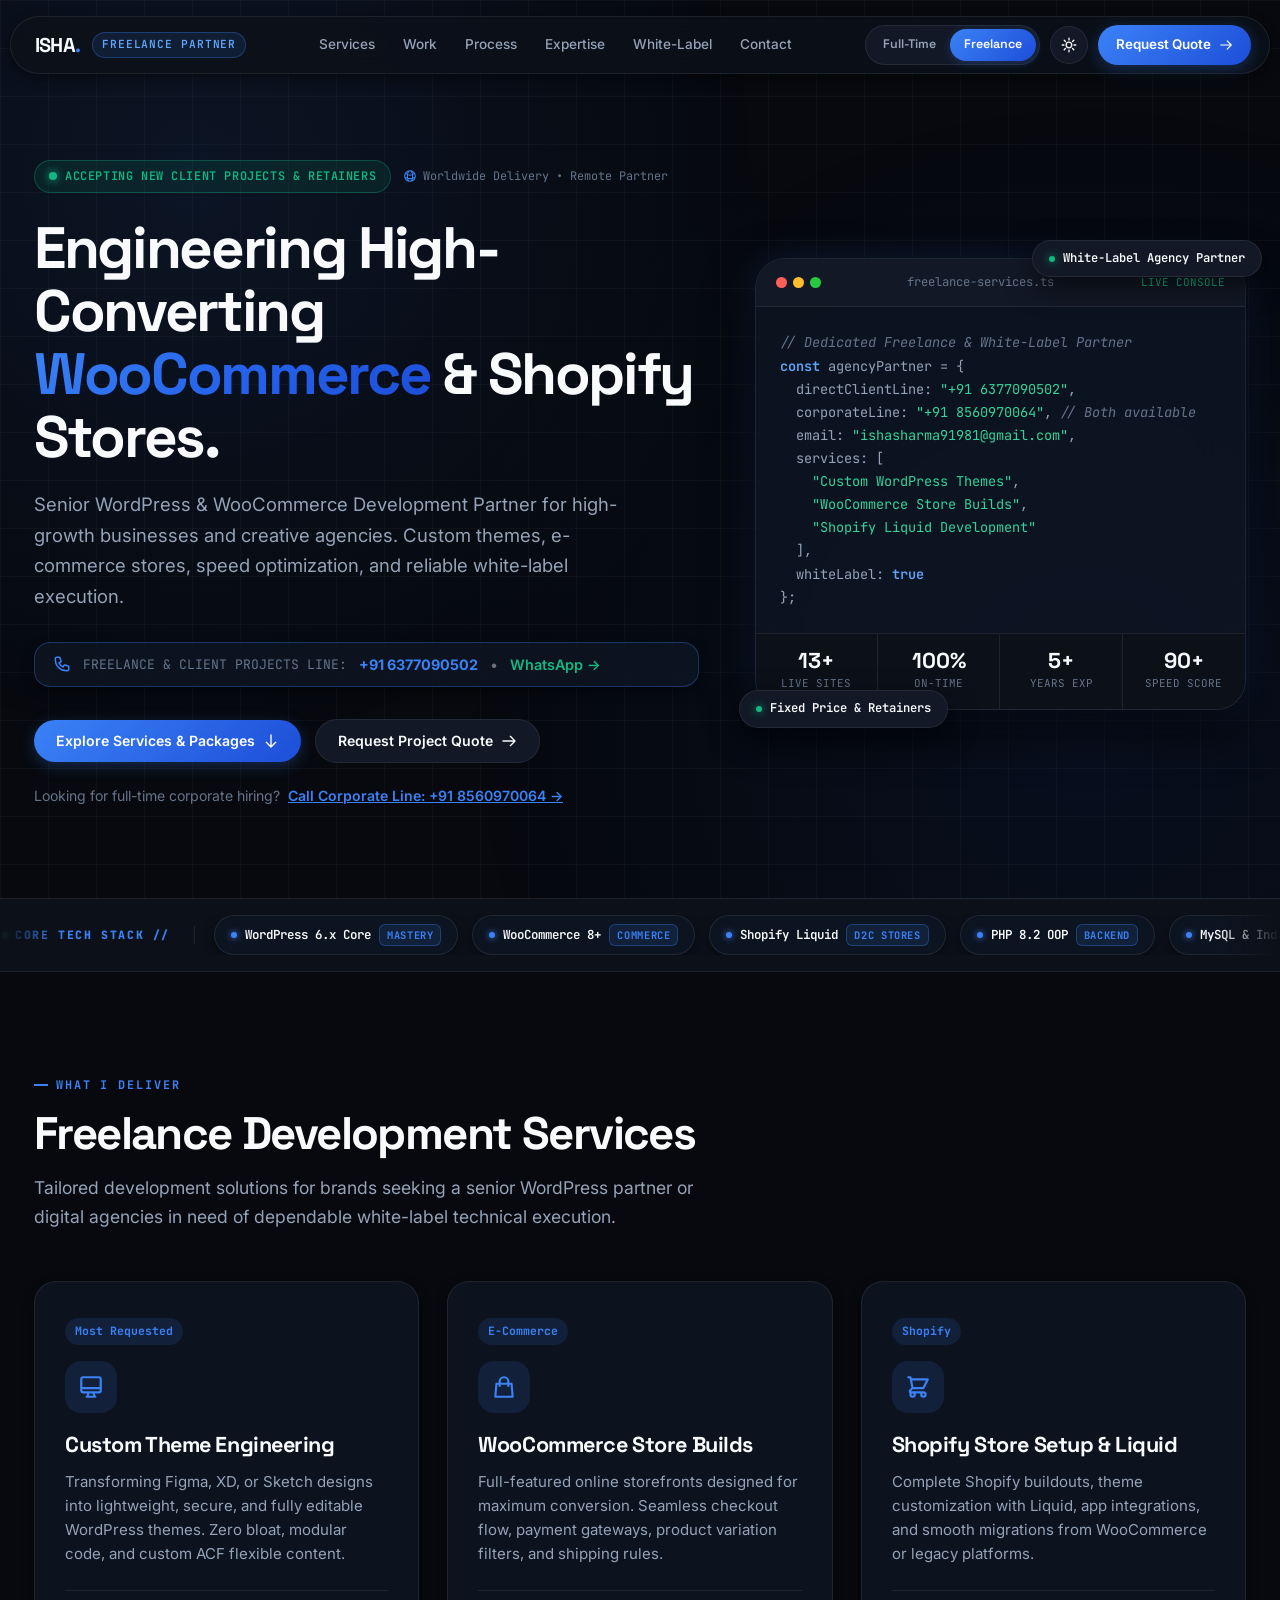
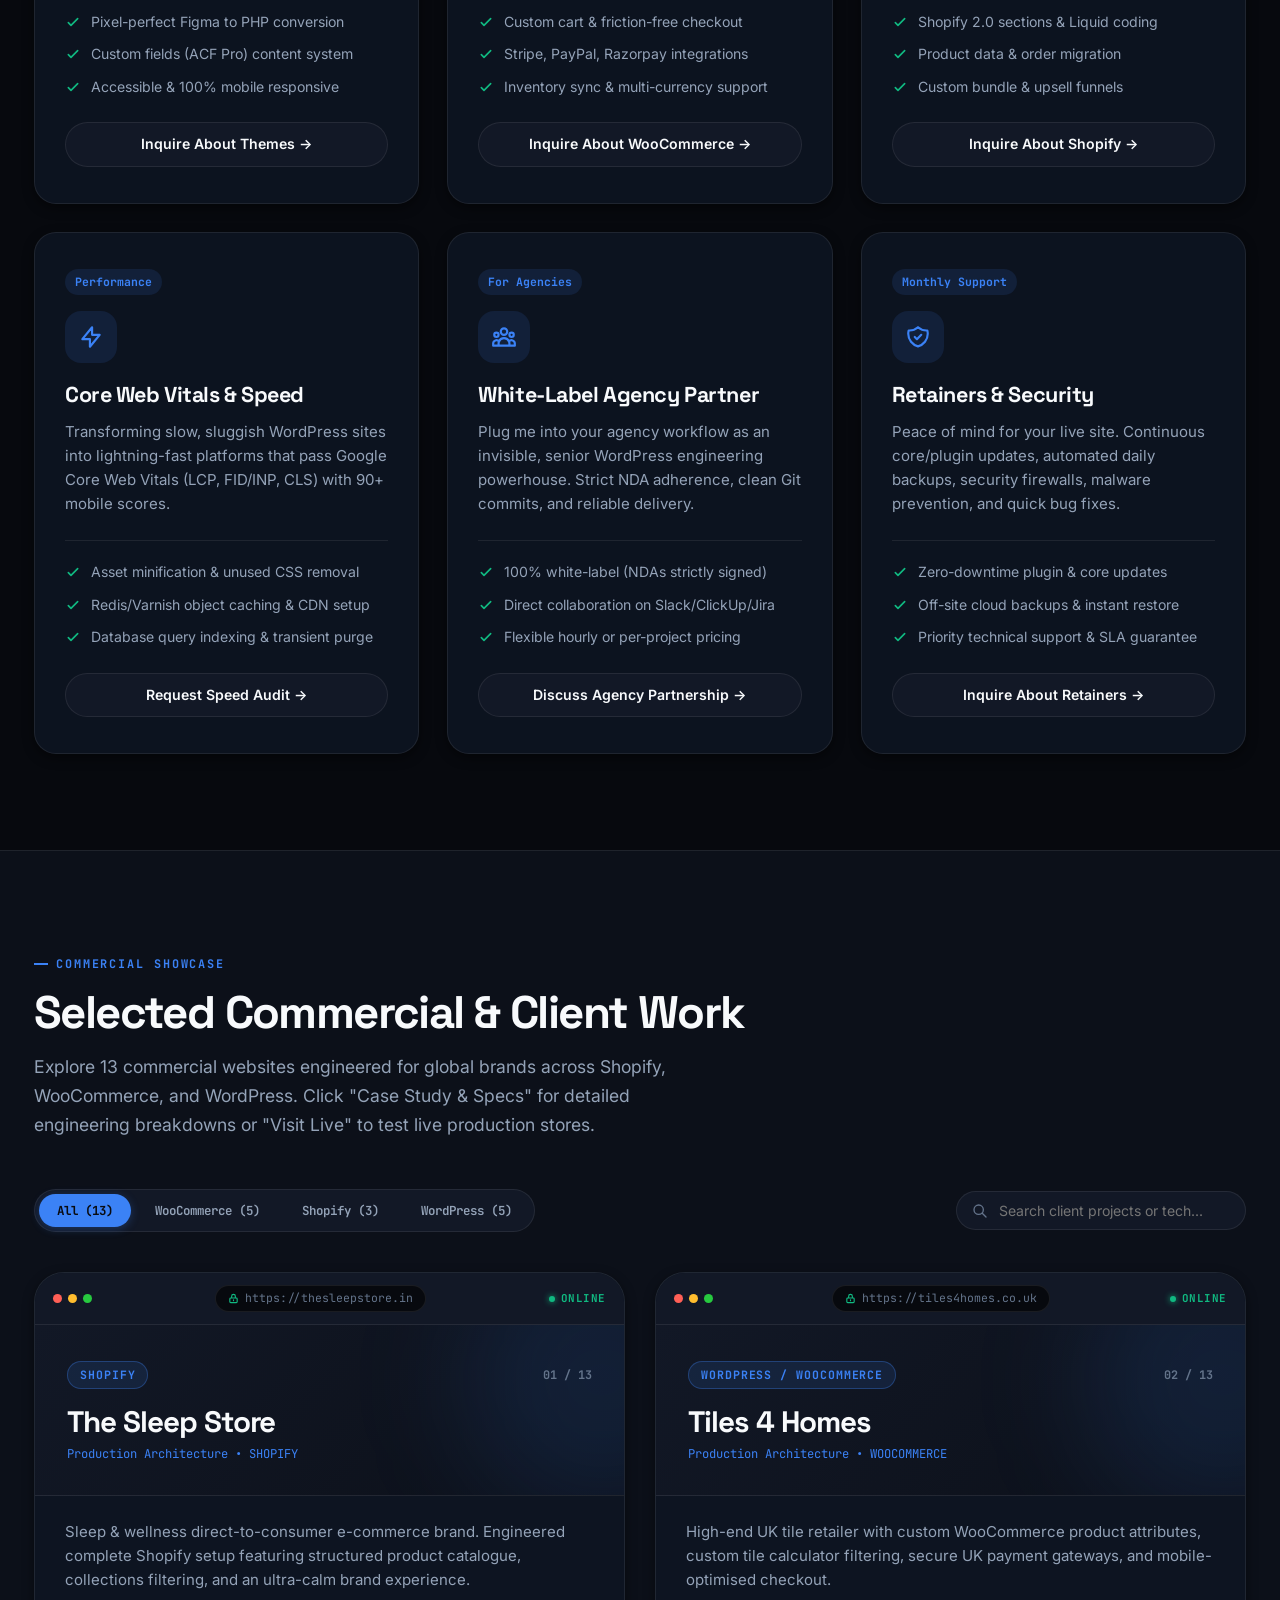
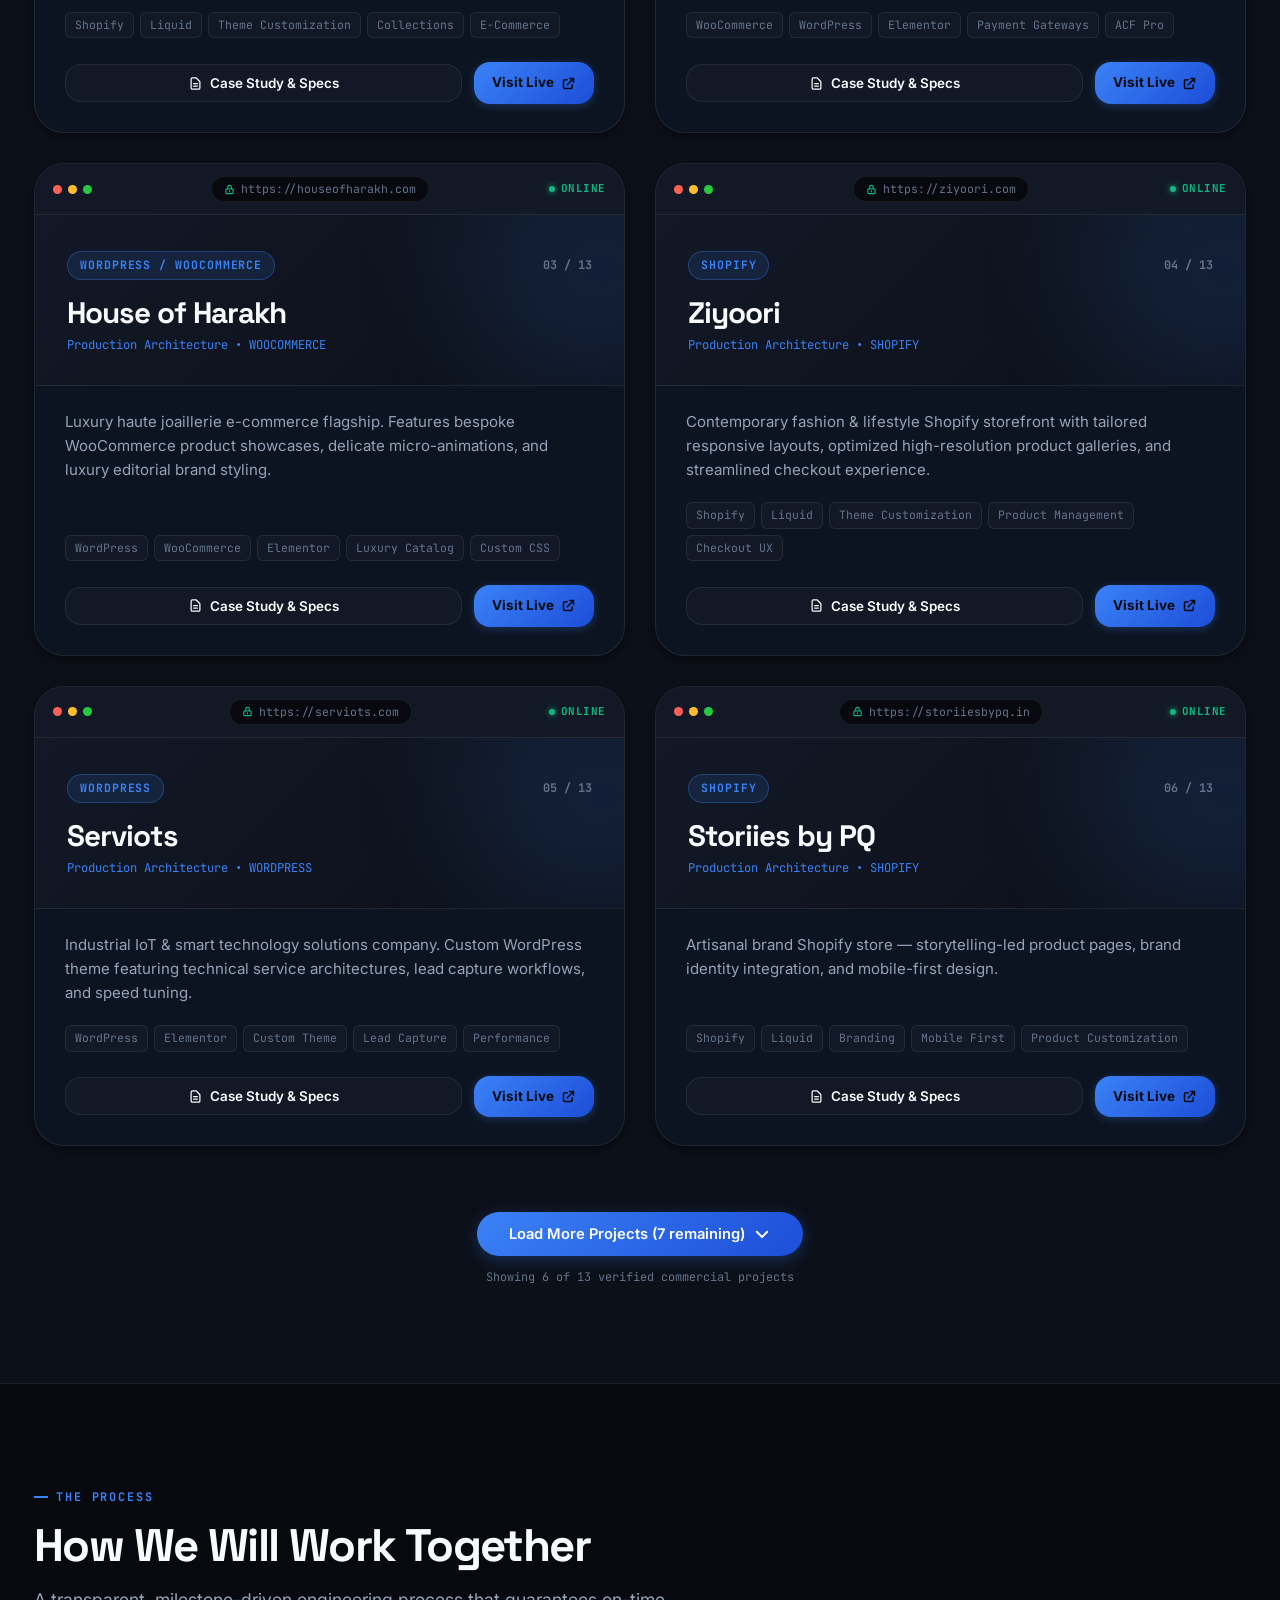
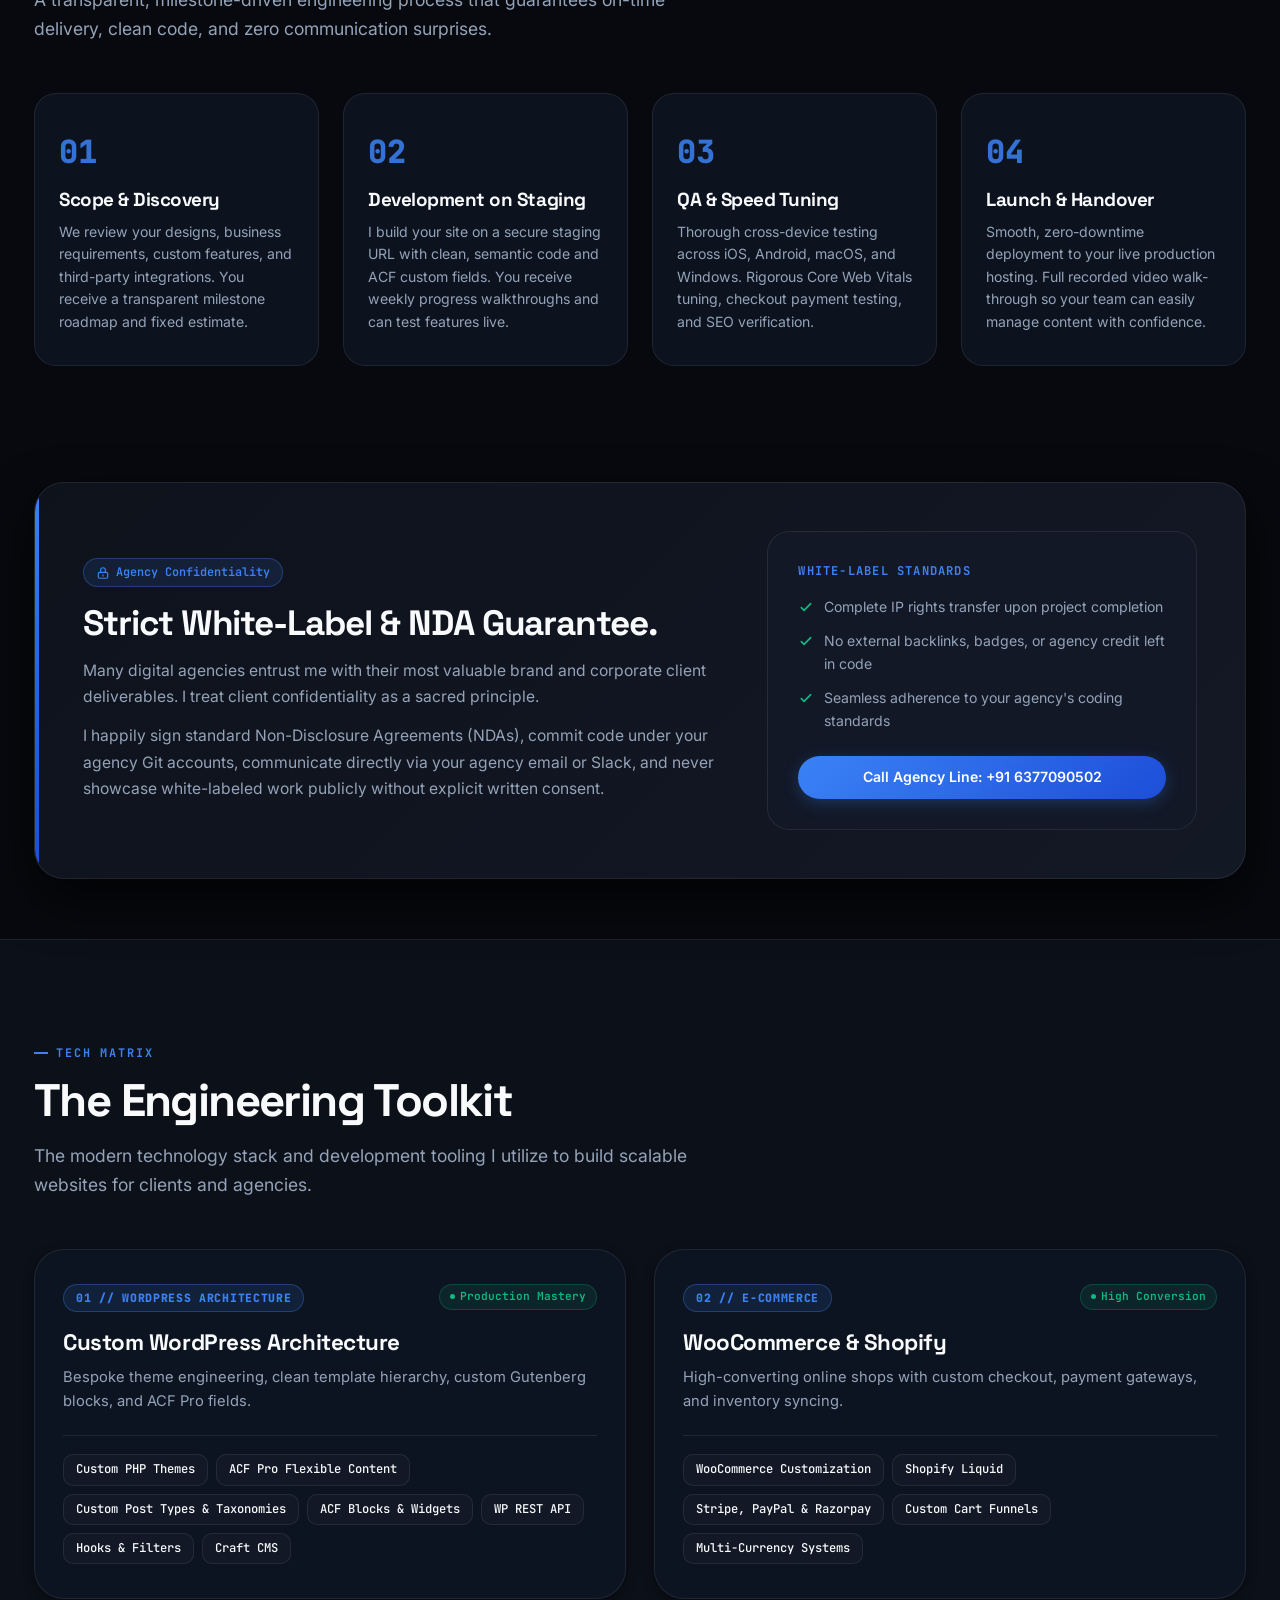
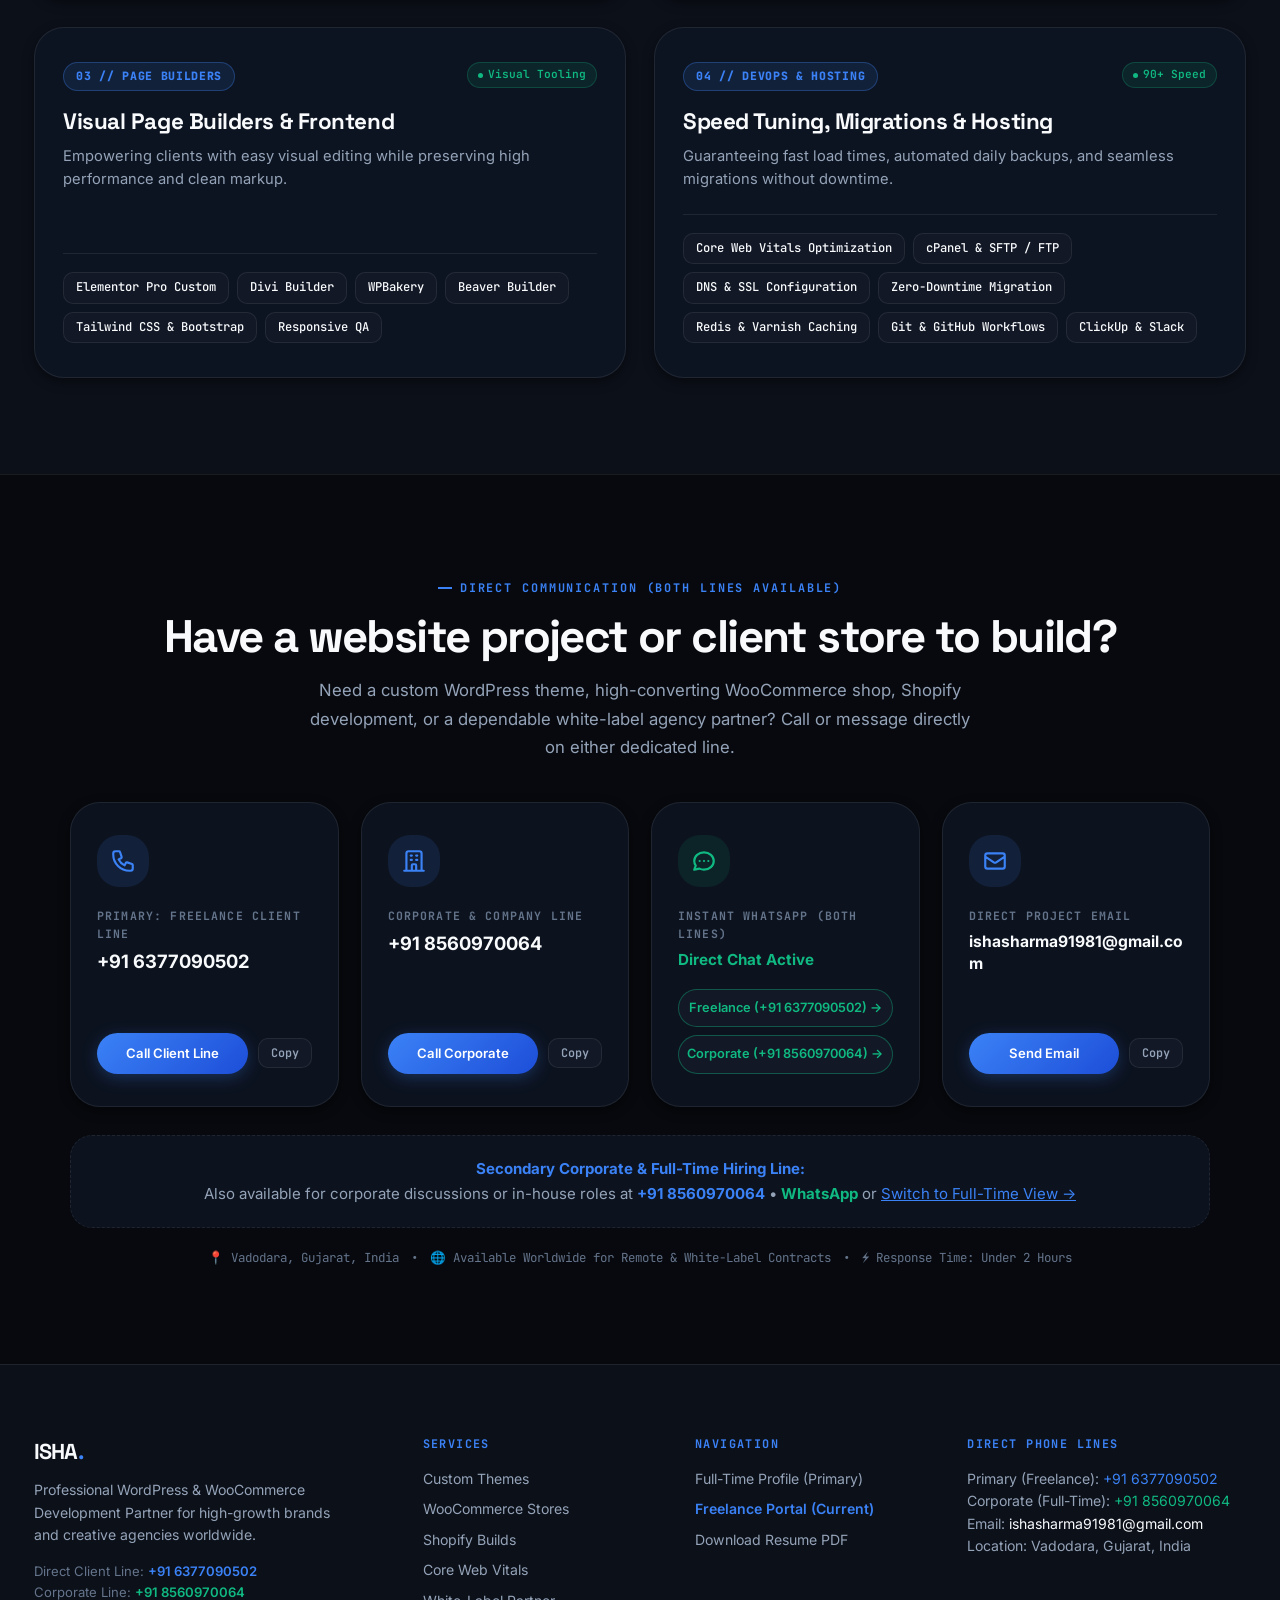
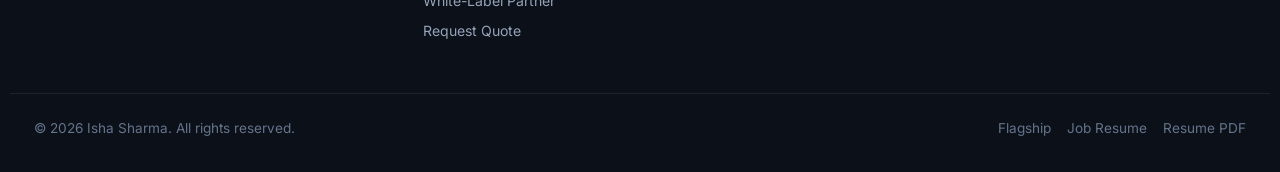
==== freelance.html @ 318bae7a "feat: redesign portfolio with primary full-time job profile, freelance portal, and classic royal sap" ====
<!DOCTYPE html>
<html lang="en" data-theme="dark">
<head>
    <meta charset="UTF-8">
    <meta name="viewport" content="width=device-width, initial-scale=1.0">
    <title>Isha Sharma — WordPress & WooCommerce Development Partner | Freelance & Agency Solutions</title>
    <meta name="description" content="Professional WordPress & WooCommerce Freelancer. Custom theme development, Shopify stores, speed optimization, and white-label agency partnerships. Get a project quote.">
    <meta name="author" content="Isha Sharma">
    <link rel="canonical" href="https://ishasharma.dev/freelance.html">

    <!-- Open Graph Metadata -->
    <meta property="og:type" content="website">
    <meta property="og:title" content="Isha Sharma — WordPress & WooCommerce Freelance Partner">
    <meta property="og:description" content="Custom WordPress themes, high-converting WooCommerce shops, Shopify stores, and reliable white-label agency partnerships. Direct line: +91 6377090502.">
    <meta property="og:site_name" content="Isha Sharma Portfolio — Freelance & Agency Services">

    <!-- Favicon -->
    <link rel="icon" type="image/svg+xml" href="data:image/svg+xml,%3Csvg xmlns='http://www.w3.org/2000/svg' viewBox='0 0 64 64'%3E%3Cdefs%3E%3ClinearGradient id='g' x1='0%25' y1='0%25' x2='100%25' y2='100%25'%3E%3Cstop offset='0%25' stop-color='%233B82F6'/%3E%3Cstop offset='100%25' stop-color='%231D4ED8'/%3E%3C/linearGradient%3E%3C/defs%3E%3Crect width='64' height='64' rx='18' fill='url(%23g)'/%3E%3Ctext x='32' y='42' text-anchor='middle' font-family='sans-serif' font-size='26' font-weight='900' fill='%23FFFFFF'%3EIS%3C/text%3E%3C/svg%3E">

    <!-- Google Fonts: Space Grotesk, Inter, JetBrains Mono -->
    <link rel="preconnect" href="https://fonts.googleapis.com">
    <link rel="preconnect" href="https://fonts.gstatic.com" crossorigin>
    <link href="https://fonts.googleapis.com/css2?family=Inter:wght@300;400;500;600;700&family=JetBrains+Mono:wght@400;500;600;700&family=Space+Grotesk:wght@500;600;700;800&display=swap" rel="stylesheet">

    <!-- Stylesheet -->
    <link rel="stylesheet" href="assets/css/style.css">

    <!-- Professional Service Schema -->
    <script type="application/ld+json">
    {
      "@context": "https://schema.org",
      "@type": "ProfessionalService",
      "name": "Isha Sharma — WordPress & WooCommerce Development Partner",
      "image": "https://ishasharma.dev/assets/images/og-preview.png",
      "telephone": "+916377090502",
      "email": "ishasharma91981@gmail.com",
      "address": {
        "@type": "PostalAddress",
        "addressLocality": "Vadodara",
        "addressRegion": "Gujarat",
        "addressCountry": "India"
      },
      "priceRange": "$$",
      "knowsAbout": ["WordPress", "WooCommerce", "Shopify", "PHP", "Core Web Vitals", "Custom Theme Development"]
    }
    </script>
</head>
<body data-page-mode="freelance">

    <!-- Scroll Progress Line -->
    <div id="scrollProgressBar" class="scroll-progress-line" role="progressbar" aria-label="Reading Progress"></div>

    <!-- Sticky Navigation -->
    <header class="nav-wrapper">
        <nav class="navbar container" aria-label="Freelance Navigation">
            <div class="nav-left-brand">
                <a href="index.html" class="brand-wordmark" aria-label="Isha Sharma Home">
                    <span>ISHA</span><span class="brand-dot">.</span>
                </a>
                <span class="brand-role-tag">Freelance Partner</span>
            </div>

            <ul class="nav-center-menu" role="menubar">
                <li role="none"><a href="#services" class="nav-link" role="menuitem">Services</a></li>
                <li role="none"><a href="#work" class="nav-link" role="menuitem">Work</a></li>
                <li role="none"><a href="#workflow" class="nav-link" role="menuitem">Process</a></li>
                <li role="none"><a href="#expertise" class="nav-link" role="menuitem">Expertise</a></li>
                <li role="none"><a href="#nda" class="nav-link" role="menuitem">White-Label</a></li>
                <li role="none"><a href="#contact" class="nav-link" role="menuitem">Contact</a></li>
            </ul>

            <div class="nav-right-actions">
                <!-- Profile Switcher -->
                <div class="profile-mode-switcher" role="group" aria-label="Audience View Switcher">
                    <a href="index.html" class="mode-tab-btn" title="Switch to Full-Time Candidate Profile">Full-Time</a>
                    <a href="freelance.html" class="mode-tab-btn active" title="Viewing Freelance & Agency Version">Freelance</a>
                </div>

                <!-- Theme Toggle -->
                <button type="button" class="theme-switch-btn" id="themeToggleBtn" aria-label="Toggle visual theme" title="Toggle Light/Dark Theme">
                    <svg id="themeIcon" fill="none" viewBox="0 0 24 24" stroke-width="1.8" stroke="currentColor">
                        <path stroke-linecap="round" stroke-linejoin="round" d="M12 3v2.25m6.364.386l-1.591 1.591M21 12h-2.25m-.386 6.364l-1.591-1.591M12 18.75V21m-4.773-4.227l-1.591 1.591M5.25 12H3m4.227-4.773L5.636 5.636M15.75 12a3.75 3.75 0 11-7.5 0 3.75 3.75 0 017.5 0z" />
                    </svg>
                </button>

                <!-- Project Quote CTA -->
                <a href="#contact" class="btn-solid-accent" style="padding: 9px 18px; font-size: 0.84rem;" title="Request Project Quote">
                    <span>Request Quote</span>
                    <svg width="14" height="14" fill="none" viewBox="0 0 24 24" stroke="currentColor" stroke-width="2"><path stroke-linecap="round" stroke-linejoin="round" d="M14 5l7 7m0 0l-7 7m7-7H3"/></svg>
                </a>

                <!-- Mobile Hamburger -->
                <button type="button" class="hamburger-btn" id="hamburgerMenuBtn" aria-label="Open mobile menu" aria-expanded="false">
                    <span></span>
                    <span></span>
                    <span></span>
                </button>
            </div>
        </nav>
    </header>

    <!-- Mobile Drawer -->
    <div class="mobile-nav-drawer" id="mobileNavDrawer" aria-hidden="true">
        <a href="#services" class="mobile-nav-link">Freelance Services</a>
        <a href="#work" class="mobile-nav-link">Client Work (13 Sites)</a>
        <a href="#workflow" class="mobile-nav-link">Delivery Process</a>
        <a href="#expertise" class="mobile-nav-link">Tech Matrix</a>
        <a href="#nda" class="mobile-nav-link">White-Label Guarantee</a>
        <a href="#contact" class="mobile-nav-link">Contact Lines</a>
        <div style="padding: 18px 0; border-top: 1px solid var(--border); display: flex; flex-direction: column; gap: 10px;">
            <a href="tel:+916377090502" class="btn-solid-accent" style="justify-content: center;">Call Client Line: +91 6377090502</a>
            <a href="tel:+918560970064" class="btn-outline-minimal" style="justify-content: center;">Call Corporate Line: +91 8560970064</a>
        </div>
    </div>

    <main id="mainContent">

        <!-- ══════════════════════════════════════════════════════════
             HERO SECTION — Client & Freelance Focus
             ══════════════════════════════════════════════════════════ -->
        <section class="hero-section" id="hero">
            <div class="container hero-grid">
                <!-- Left Column -->
                <div class="hero-content-col">
                    <div class="hero-status-strip">
                        <span class="status-pill">
                            <span class="pulse-beacon" aria-hidden="true"></span>
                            <span>Accepting New Client Projects & Retainers</span>
                        </span>
                        <span class="location-pill">
                            <svg fill="none" viewBox="0 0 24 24" stroke-width="1.8" stroke="currentColor"><path stroke-linecap="round" stroke-linejoin="round" d="M12 21a9.004 9.004 0 008.716-6.747M12 21a9.004 9.004 0 01-8.716-6.747M12 21c2.485 0 4.5-4.03 4.5-9S14.485 3 12 3m0 18c-2.485 0-4.5-4.03-4.5-9S9.515 3 12 3m0 0a8.997 8.997 0 017.843 4.582M12 3a8.997 8.997 0 00-7.843 4.582m15.686 0A11.953 11.953 0 0112 10.5c-2.998 0-5.74-1.1-7.843-2.918m15.686 0A8.959 8.959 0 0121 12c0 .778-.099 1.533-.284 2.253m0 0A17.919 17.919 0 0112 16.5c-3.162 0-6.133-.815-8.716-2.247m0 0A9.015 9.015 0 013 12c0-1.605.42-3.113 1.157-4.418"/></svg>
                            <span>Worldwide Delivery &bull; Remote Partner</span>
                        </span>
                    </div>

                    <h1 class="hero-title">
                        Engineering High-Converting <span class="gradient-text">WooCommerce</span> & Shopify Stores.
                    </h1>

                    <p class="hero-subtitle">
                        Senior WordPress & WooCommerce Development Partner for high-growth businesses and creative agencies. Custom themes, e-commerce stores, speed optimization, and reliable white-label execution.
                    </p>

                    <!-- Dedicated Freelance Phone Strip -->
                    <div class="hero-contact-notice">
                        <svg fill="none" viewBox="0 0 24 24" stroke="currentColor" stroke-width="2"><path stroke-linecap="round" stroke-linejoin="round" d="M3 5a2 2 0 012-2h3.28a1 1 0 01.948.684l1.498 4.493a1 1 0 01-.502 1.21l-2.257 1.13a11.042 11.042 0 005.516 5.516l1.13-2.257a1 1 0 011.21-.502l4.493 1.498a1 1 0 01.684.949V19a2 2 0 01-2 2h-1C9.716 21 3 14.284 3 6V5z"/></svg>
                        <span style="color: var(--text-muted); font-size: 0.82rem; font-family: var(--font-mono); text-transform: uppercase;">Freelance & Client Projects Line:</span>
                        <a href="tel:+916377090502" style="font-weight: 700; color: var(--accent);">+91 6377090502</a>
                        <span style="opacity: 0.4;">&bull;</span>
                        <a href="https://wa.me/916377090502" target="_blank" rel="noopener noreferrer" style="color: var(--emerald); font-weight: 600;">WhatsApp &rarr;</a>
                    </div>

                    <div class="hero-cta-group">
                        <a href="#services" class="btn-solid-accent">
                            <span>Explore Services & Packages</span>
                            <svg width="16" height="16" fill="none" viewBox="0 0 24 24" stroke="currentColor" stroke-width="2"><path stroke-linecap="round" stroke-linejoin="round" d="M19 14l-7 7m0 0l-7-7m7 7V3"/></svg>
                        </a>
                        <a href="#contact" class="btn-outline-minimal">
                            <span>Request Project Quote</span>
                            <svg width="16" height="16" fill="none" viewBox="0 0 24 24" stroke="currentColor" stroke-width="2"><path stroke-linecap="round" stroke-linejoin="round" d="M14 5l7 7m0 0l-7 7m7-7H3"/></svg>
                        </a>
                    </div>

                    <!-- Showing both numbers callout -->
                    <div style="margin-top: 22px; font-size: 0.88rem; color: var(--text-muted); display: flex; align-items: center; gap: 8px;">
                        <span>Looking for full-time corporate hiring?</span>
                        <a href="tel:+918560970064" style="color: var(--accent); font-weight: 600; text-decoration: underline;">Call Corporate Line: +91 8560970064 &rarr;</a>
                    </div>
                </div>

                <!-- Right Column: Freelance HUD Terminal Console -->
                <div class="hero-hud-col">
                    <div class="hud-terminal-card">
                        <div class="hud-header">
                            <div class="hud-dots">
                                <span class="hud-dot red"></span>
                                <span class="hud-dot yellow"></span>
                                <span class="hud-dot green"></span>
                            </div>
                            <span class="hud-title">freelance-services.ts</span>
                            <span style="font-family: var(--font-mono); font-size: 0.68rem; color: var(--emerald);">LIVE CONSOLE</span>
                        </div>

                        <div class="hud-body">
<span class="c-com">// Dedicated Freelance & White-Label Partner</span><br>
<span class="c-kw">const</span> agencyPartner = {<br>
&nbsp;&nbsp;directClientLine: <span class="c-str">"+91 6377090502"</span>,<br>
&nbsp;&nbsp;corporateLine: <span class="c-str">"+91 8560970064"</span>, <span class="c-com">// Both available</span><br>
&nbsp;&nbsp;email: <span class="c-str">"ishasharma91981@gmail.com"</span>,<br>
&nbsp;&nbsp;services: [<br>
&nbsp;&nbsp;&nbsp;&nbsp;<span class="c-str">"Custom WordPress Themes"</span>,<br>
&nbsp;&nbsp;&nbsp;&nbsp;<span class="c-str">"WooCommerce Store Builds"</span>,<br>
&nbsp;&nbsp;&nbsp;&nbsp;<span class="c-str">"Shopify Liquid Development"</span><br>
&nbsp;&nbsp;],<br>
&nbsp;&nbsp;whiteLabel: <span class="c-kw">true</span><br>
};
                        </div>

                        <div class="hud-stats-bar">
                            <div class="hud-stat-item">
                                <div class="hud-stat-num">13+</div>
                                <div class="hud-stat-label">Live Sites</div>
                            </div>
                            <div class="hud-stat-item">
                                <div class="hud-stat-num">100%</div>
                                <div class="hud-stat-label">On-Time</div>
                            </div>
                            <div class="hud-stat-item">
                                <div class="hud-stat-num">5+</div>
                                <div class="hud-stat-label">Years Exp</div>
                            </div>
                            <div class="hud-stat-item">
                                <div class="hud-stat-num">90+</div>
                                <div class="hud-stat-label">Speed Score</div>
                            </div>
                        </div>
                    </div>

                    <div class="floating-hud-badge pos-top-right">
                        <span class="pulse-beacon" style="width: 6px; height: 6px;"></span>
                        <span>White-Label Agency Partner</span>
                    </div>
                    <div class="floating-hud-badge pos-bottom-left">
                        <span class="pulse-beacon" style="width: 6px; height: 6px;"></span>
                        <span>Fixed Price & Retainers</span>
                    </div>
                </div>
            </div>
        </section>

        <!-- Core Tech Stack Continuous Marquee -->
        <section class="marquee-strip" aria-label="Core Engineering Stack Continuous Marquee">
            <div class="marquee-wrapper">
                <div class="marquee-fixed-tag">
                    <span class="live-beacon"></span>
                    <span>Core Tech Stack //</span>
                </div>
                <div class="marquee-track">
                    <!-- Group 1 -->
                    <div class="marquee-group">
                        <span class="marquee-pill"><span class="marquee-dot"></span>WordPress 6.x Core <span class="marquee-badge">Mastery</span></span>
                        <span class="marquee-pill"><span class="marquee-dot"></span>WooCommerce 8+ <span class="marquee-badge">Commerce</span></span>
                        <span class="marquee-pill"><span class="marquee-dot"></span>Shopify Liquid <span class="marquee-badge">D2C Stores</span></span>
                        <span class="marquee-pill"><span class="marquee-dot"></span>PHP 8.2 OOP <span class="marquee-badge">Backend</span></span>
                        <span class="marquee-pill"><span class="marquee-dot"></span>MySQL & Indexing <span class="marquee-badge">Database</span></span>
                        <span class="marquee-pill"><span class="marquee-dot"></span>JavaScript (ES6+) <span class="marquee-badge">Frontend</span></span>
                        <span class="marquee-pill"><span class="marquee-dot"></span>ACF Pro Architecture <span class="marquee-badge">Custom Fields</span></span>
                        <span class="marquee-pill"><span class="marquee-dot"></span>Elementor Pro Custom <span class="marquee-badge">Visual Builder</span></span>
                        <span class="marquee-pill"><span class="marquee-dot"></span>WP REST API <span class="marquee-badge">Endpoints</span></span>
                        <span class="marquee-pill"><span class="marquee-dot"></span>Core Web Vitals 90+ <span class="marquee-badge">Speed</span></span>
                        <span class="marquee-pill"><span class="marquee-dot"></span>Git & CI/CD <span class="marquee-badge">DevOps</span></span>
                        <span class="marquee-pill"><span class="marquee-dot"></span>Redis / Varnish <span class="marquee-badge">Caching</span></span>
                        <span class="marquee-pill"><span class="marquee-dot"></span>Stripe & Razorpay <span class="marquee-badge">Payments</span></span>
                        <span class="marquee-pill"><span class="marquee-dot"></span>Tailwind CSS <span class="marquee-badge">Modular UI</span></span>
                    </div>
                    <!-- Group 2 (Duplicate for Seamless Infinite Loop) -->
                    <div class="marquee-group" aria-hidden="true">
                        <span class="marquee-pill"><span class="marquee-dot"></span>WordPress 6.x Core <span class="marquee-badge">Mastery</span></span>
                        <span class="marquee-pill"><span class="marquee-dot"></span>WooCommerce 8+ <span class="marquee-badge">Commerce</span></span>
                        <span class="marquee-pill"><span class="marquee-dot"></span>Shopify Liquid <span class="marquee-badge">D2C Stores</span></span>
                        <span class="marquee-pill"><span class="marquee-dot"></span>PHP 8.2 OOP <span class="marquee-badge">Backend</span></span>
                        <span class="marquee-pill"><span class="marquee-dot"></span>MySQL & Indexing <span class="marquee-badge">Database</span></span>
                        <span class="marquee-pill"><span class="marquee-dot"></span>JavaScript (ES6+) <span class="marquee-badge">Frontend</span></span>
                        <span class="marquee-pill"><span class="marquee-dot"></span>ACF Pro Architecture <span class="marquee-badge">Custom Fields</span></span>
                        <span class="marquee-pill"><span class="marquee-dot"></span>Elementor Pro Custom <span class="marquee-badge">Visual Builder</span></span>
                        <span class="marquee-pill"><span class="marquee-dot"></span>WP REST API <span class="marquee-badge">Endpoints</span></span>
                        <span class="marquee-pill"><span class="marquee-dot"></span>Core Web Vitals 90+ <span class="marquee-badge">Speed</span></span>
                        <span class="marquee-pill"><span class="marquee-dot"></span>Git & CI/CD <span class="marquee-badge">DevOps</span></span>
                        <span class="marquee-pill"><span class="marquee-dot"></span>Redis / Varnish <span class="marquee-badge">Caching</span></span>
                        <span class="marquee-pill"><span class="marquee-dot"></span>Stripe & Razorpay <span class="marquee-badge">Payments</span></span>
                        <span class="marquee-pill"><span class="marquee-dot"></span>Tailwind CSS <span class="marquee-badge">Modular UI</span></span>
                    </div>
                </div>
            </div>
        </section>

        <!-- ══════════════════════════════════════════════════════════
             FREELANCE SERVICES (6 CORE OFFERINGS)
             ══════════════════════════════════════════════════════════ -->
        <section class="section" id="services">
            <div class="container">
                <div class="section-head">
                    <div class="section-tag">What I Deliver</div>
                    <h2 class="section-title">Freelance Development Services</h2>
                    <p class="section-lead">Tailored development solutions for brands seeking a senior WordPress partner or digital agencies in need of dependable white-label technical execution.</p>
                </div>

                <div class="services-grid">
                    <!-- Service 1: Custom Themes -->
                    <div class="service-card">
                        <span class="service-card-tag">Most Requested</span>
                        <div class="service-card-icon">
                            <svg fill="none" viewBox="0 0 24 24" stroke="currentColor" stroke-width="2"><path stroke-linecap="round" stroke-linejoin="round" d="M9.75 17L9 20l-1 1h8l-1-1-.75-3M3 13h18M5 17h14a2 2 0 002-2V5a2 2 0 00-2-2H5a2 2 0 00-2 2v10a2 2 0 002 2z"/></svg>
                        </div>
                        <h3 class="service-card-title">Custom Theme Engineering</h3>
                        <p class="service-card-desc">
                            Transforming Figma, XD, or Sketch designs into lightweight, secure, and fully editable WordPress themes. Zero bloat, modular code, and custom ACF flexible content.
                        </p>
                        <ul class="service-features-list">
                            <li><svg viewBox="0 0 24 24" fill="none" stroke="currentColor" stroke-width="2.5"><path stroke-linecap="round" stroke-linejoin="round" d="M5 13l4 4L19 7"/></svg>Pixel-perfect Figma to PHP conversion</li>
                            <li><svg viewBox="0 0 24 24" fill="none" stroke="currentColor" stroke-width="2.5"><path stroke-linecap="round" stroke-linejoin="round" d="M5 13l4 4L19 7"/></svg>Custom fields (ACF Pro) content system</li>
                            <li><svg viewBox="0 0 24 24" fill="none" stroke="currentColor" stroke-width="2.5"><path stroke-linecap="round" stroke-linejoin="round" d="M5 13l4 4L19 7"/></svg>Accessible & 100% mobile responsive</li>
                        </ul>
                        <a href="#contact" class="btn-outline-minimal" style="width: 100%; justify-content: center;">Inquire About Themes &rarr;</a>
                    </div>

                    <!-- Service 2: WooCommerce -->
                    <div class="service-card">
                        <span class="service-card-tag">E-Commerce</span>
                        <div class="service-card-icon">
                            <svg fill="none" viewBox="0 0 24 24" stroke="currentColor" stroke-width="2"><path stroke-linecap="round" stroke-linejoin="round" d="M16 11V7a4 4 0 00-8 0v4M5 9h14l1 12H4L5 9z"/></svg>
                        </div>
                        <h3 class="service-card-title">WooCommerce Store Builds</h3>
                        <p class="service-card-desc">
                            Full-featured online storefronts designed for maximum conversion. Seamless checkout flow, payment gateways, product variation filters, and shipping rules.
                        </p>
                        <ul class="service-features-list">
                            <li><svg viewBox="0 0 24 24" fill="none" stroke="currentColor" stroke-width="2.5"><path stroke-linecap="round" stroke-linejoin="round" d="M5 13l4 4L19 7"/></svg>Custom cart & friction-free checkout</li>
                            <li><svg viewBox="0 0 24 24" fill="none" stroke="currentColor" stroke-width="2.5"><path stroke-linecap="round" stroke-linejoin="round" d="M5 13l4 4L19 7"/></svg>Stripe, PayPal, Razorpay integrations</li>
                            <li><svg viewBox="0 0 24 24" fill="none" stroke="currentColor" stroke-width="2.5"><path stroke-linecap="round" stroke-linejoin="round" d="M5 13l4 4L19 7"/></svg>Inventory sync & multi-currency support</li>
                        </ul>
                        <a href="#contact" class="btn-outline-minimal" style="width: 100%; justify-content: center;">Inquire About WooCommerce &rarr;</a>
                    </div>

                    <!-- Service 3: Shopify -->
                    <div class="service-card">
                        <span class="service-card-tag">Shopify</span>
                        <div class="service-card-icon">
                            <svg fill="none" viewBox="0 0 24 24" stroke="currentColor" stroke-width="2"><path stroke-linecap="round" stroke-linejoin="round" d="M3 3h2l.4 2M7 13h10l4-8H5.4M7 13L5.4 5M7 13l-2.293 2.293c-.63.63-.184 1.707.707 1.707H17m0 0a2 2 0 100 4 2 2 0 000-4zm-8 2a2 2 0 11-4 0 2 2 0 014 0z"/></svg>
                        </div>
                        <h3 class="service-card-title">Shopify Store Setup & Liquid</h3>
                        <p class="service-card-desc">
                            Complete Shopify buildouts, theme customization with Liquid, app integrations, and smooth migrations from WooCommerce or legacy platforms.
                        </p>
                        <ul class="service-features-list">
                            <li><svg viewBox="0 0 24 24" fill="none" stroke="currentColor" stroke-width="2.5"><path stroke-linecap="round" stroke-linejoin="round" d="M5 13l4 4L19 7"/></svg>Shopify 2.0 sections & Liquid coding</li>
                            <li><svg viewBox="0 0 24 24" fill="none" stroke="currentColor" stroke-width="2.5"><path stroke-linecap="round" stroke-linejoin="round" d="M5 13l4 4L19 7"/></svg>Product data & order migration</li>
                            <li><svg viewBox="0 0 24 24" fill="none" stroke="currentColor" stroke-width="2.5"><path stroke-linecap="round" stroke-linejoin="round" d="M5 13l4 4L19 7"/></svg>Custom bundle & upsell funnels</li>
                        </ul>
                        <a href="#contact" class="btn-outline-minimal" style="width: 100%; justify-content: center;">Inquire About Shopify &rarr;</a>
                    </div>

                    <!-- Service 4: Speed -->
                    <div class="service-card">
                        <span class="service-card-tag">Performance</span>
                        <div class="service-card-icon">
                            <svg fill="none" viewBox="0 0 24 24" stroke="currentColor" stroke-width="2"><path stroke-linecap="round" stroke-linejoin="round" d="M13 10V3L4 14h7v7l9-11h-7z"/></svg>
                        </div>
                        <h3 class="service-card-title">Core Web Vitals & Speed</h3>
                        <p class="service-card-desc">
                            Transforming slow, sluggish WordPress sites into lightning-fast platforms that pass Google Core Web Vitals (LCP, FID/INP, CLS) with 90+ mobile scores.
                        </p>
                        <ul class="service-features-list">
                            <li><svg viewBox="0 0 24 24" fill="none" stroke="currentColor" stroke-width="2.5"><path stroke-linecap="round" stroke-linejoin="round" d="M5 13l4 4L19 7"/></svg>Asset minification & unused CSS removal</li>
                            <li><svg viewBox="0 0 24 24" fill="none" stroke="currentColor" stroke-width="2.5"><path stroke-linecap="round" stroke-linejoin="round" d="M5 13l4 4L19 7"/></svg>Redis/Varnish object caching & CDN setup</li>
                            <li><svg viewBox="0 0 24 24" fill="none" stroke="currentColor" stroke-width="2.5"><path stroke-linecap="round" stroke-linejoin="round" d="M5 13l4 4L19 7"/></svg>Database query indexing & transient purge</li>
                        </ul>
                        <a href="#contact" class="btn-outline-minimal" style="width: 100%; justify-content: center;">Request Speed Audit &rarr;</a>
                    </div>

                    <!-- Service 5: White-Label -->
                    <div class="service-card">
                        <span class="service-card-tag">For Agencies</span>
                        <div class="service-card-icon">
                            <svg fill="none" viewBox="0 0 24 24" stroke="currentColor" stroke-width="2"><path stroke-linecap="round" stroke-linejoin="round" d="M17 20h5v-2a3 3 0 00-5.356-1.857M17 20H7m10 0v-2c0-.656-.126-1.283-.356-1.857M7 20H2v-2a3 3 0 015.356-1.857M7 20v-2c0-.656.126-1.283.356-1.857m0 0a5.002 5.002 0 019.288 0M15 7a3 3 0 11-6 0 3 3 0 016 0zm6 3a2 2 0 11-4 0 2 2 0 014 0zM7 10a2 2 0 11-4 0 2 2 0 014 0z"/></svg>
                        </div>
                        <h3 class="service-card-title">White-Label Agency Partner</h3>
                        <p class="service-card-desc">
                            Plug me into your agency workflow as an invisible, senior WordPress engineering powerhouse. Strict NDA adherence, clean Git commits, and reliable delivery.
                        </p>
                        <ul class="service-features-list">
                            <li><svg viewBox="0 0 24 24" fill="none" stroke="currentColor" stroke-width="2.5"><path stroke-linecap="round" stroke-linejoin="round" d="M5 13l4 4L19 7"/></svg>100% white-label (NDAs strictly signed)</li>
                            <li><svg viewBox="0 0 24 24" fill="none" stroke="currentColor" stroke-width="2.5"><path stroke-linecap="round" stroke-linejoin="round" d="M5 13l4 4L19 7"/></svg>Direct collaboration on Slack/ClickUp/Jira</li>
                            <li><svg viewBox="0 0 24 24" fill="none" stroke="currentColor" stroke-width="2.5"><path stroke-linecap="round" stroke-linejoin="round" d="M5 13l4 4L19 7"/></svg>Flexible hourly or per-project pricing</li>
                        </ul>
                        <a href="#contact" class="btn-outline-minimal" style="width: 100%; justify-content: center;">Discuss Agency Partnership &rarr;</a>
                    </div>

                    <!-- Service 6: Retainers -->
                    <div class="service-card">
                        <span class="service-card-tag">Monthly Support</span>
                        <div class="service-card-icon">
                            <svg fill="none" viewBox="0 0 24 24" stroke="currentColor" stroke-width="2"><path stroke-linecap="round" stroke-linejoin="round" d="M9 12l2 2 4-4m5.618-4.016A11.955 11.955 0 0112 2.944a11.955 11.955 0 01-8.618 3.04A12.02 12.02 0 003 9c0 5.591 3.824 10.29 9 11.622 5.176-1.332 9-6.03 9-11.622 0-1.042-.133-2.052-.382-3.016z"/></svg>
                        </div>
                        <h3 class="service-card-title">Retainers & Security</h3>
                        <p class="service-card-desc">
                            Peace of mind for your live site. Continuous core/plugin updates, automated daily backups, security firewalls, malware prevention, and quick bug fixes.
                        </p>
                        <ul class="service-features-list">
                            <li><svg viewBox="0 0 24 24" fill="none" stroke="currentColor" stroke-width="2.5"><path stroke-linecap="round" stroke-linejoin="round" d="M5 13l4 4L19 7"/></svg>Zero-downtime plugin & core updates</li>
                            <li><svg viewBox="0 0 24 24" fill="none" stroke="currentColor" stroke-width="2.5"><path stroke-linecap="round" stroke-linejoin="round" d="M5 13l4 4L19 7"/></svg>Off-site cloud backups & instant restore</li>
                            <li><svg viewBox="0 0 24 24" fill="none" stroke="currentColor" stroke-width="2.5"><path stroke-linecap="round" stroke-linejoin="round" d="M5 13l4 4L19 7"/></svg>Priority technical support & SLA guarantee</li>
                        </ul>
                        <a href="#contact" class="btn-outline-minimal" style="width: 100%; justify-content: center;">Inquire About Retainers &rarr;</a>
                    </div>
                </div>
            </div>
        </section>

        <!-- ══════════════════════════════════════════════════════════
             SELECTED CLIENT WORK (13 VERIFIED SITES)
             ══════════════════════════════════════════════════════════ -->
        <section class="section" id="work" style="background: var(--bg-surface); border-top: 1px solid var(--border); border-bottom: 1px solid var(--border);">
            <div class="container">
                <div class="section-head">
                    <div class="section-tag">Commercial Showcase</div>
                    <h2 class="section-title">Selected Commercial &amp; Client Work</h2>
                    <p class="section-lead">Explore 13 commercial websites engineered for global brands across Shopify, WooCommerce, and WordPress. Click "Case Study &amp; Specs" for detailed engineering breakdowns or "Visit Live" to test live production stores.</p>
                </div>

                <div class="projects-toolbar">
                    <div class="filter-btn-group" role="tablist" aria-label="Project Categories">
                        <button type="button" class="filter-btn active" data-filter="all" role="tab" aria-selected="true">All (13)</button>
                        <button type="button" class="filter-btn" data-filter="woocommerce" role="tab" aria-selected="false">WooCommerce (5)</button>
                        <button type="button" class="filter-btn" data-filter="shopify" role="tab" aria-selected="false">Shopify (3)</button>
                        <button type="button" class="filter-btn" data-filter="wordpress" role="tab" aria-selected="false">WordPress (5)</button>
                    </div>

                    <div class="project-search-box">
                        <svg fill="none" viewBox="0 0 24 24" stroke="currentColor"><path stroke-linecap="round" stroke-linejoin="round" stroke-width="2" d="M21 21l-6-6m2-5a7 7 0 11-14 0 7 7 0 0114 0z"/></svg>
                        <input type="text" id="projectSearchInput" placeholder="Search client projects or tech..." aria-label="Search client projects">
                    </div>
                </div>

                <div class="editorial-projects-grid" id="editorialProjectsGrid" aria-live="polite">
                    <!-- Populated dynamically by main.js -->
                </div>
            </div>
        </section>

        <!-- ══════════════════════════════════════════════════════════
             PROJECT DELIVERY WORKFLOW (4 STEPS)
             ══════════════════════════════════════════════════════════ -->
        <section class="section" id="workflow">
            <div class="container">
                <div class="section-head">
                    <div class="section-tag">The Process</div>
                    <h2 class="section-title">How We Will Work Together</h2>
                    <p class="section-lead">A transparent, milestone-driven engineering process that guarantees on-time delivery, clean code, and zero communication surprises.</p>
                </div>

                <div class="workflow-grid">
                    <div class="workflow-card">
                        <div class="workflow-step-num">01</div>
                        <h3 class="workflow-card-title">Scope & Discovery</h3>
                        <p class="workflow-card-desc">
                            We review your designs, business requirements, custom features, and third-party integrations. You receive a transparent milestone roadmap and fixed estimate.
                        </p>
                    </div>

                    <div class="workflow-card">
                        <div class="workflow-step-num">02</div>
                        <h3 class="workflow-card-title">Development on Staging</h3>
                        <p class="workflow-card-desc">
                            I build your site on a secure staging URL with clean, semantic code and ACF custom fields. You receive weekly progress walkthroughs and can test features live.
                        </p>
                    </div>

                    <div class="workflow-card">
                        <div class="workflow-step-num">03</div>
                        <h3 class="workflow-card-title">QA & Speed Tuning</h3>
                        <p class="workflow-card-desc">
                            Thorough cross-device testing across iOS, Android, macOS, and Windows. Rigorous Core Web Vitals tuning, checkout payment testing, and SEO verification.
                        </p>
                    </div>

                    <div class="workflow-card">
                        <div class="workflow-step-num">04</div>
                        <h3 class="workflow-card-title">Launch & Handover</h3>
                        <p class="workflow-card-desc">
                            Smooth, zero-downtime deployment to your live production hosting. Full recorded video walk-through so your team can easily manage content with confidence.
                        </p>
                    </div>
                </div>
            </div>
        </section>

        <!-- ══════════════════════════════════════════════════════════
             WHITE-LABEL & CONFIDENTIAL NDA PANEL
             ══════════════════════════════════════════════════════════ -->
        <section class="section" id="nda" style="padding-top: 20px; padding-bottom: 60px;">
            <div class="container">
                <div class="nda-vault-panel">
                    <div>
                        <div class="nda-lock-badge">
                            <svg width="14" height="14" fill="none" viewBox="0 0 24 24" stroke="currentColor" stroke-width="2"><path stroke-linecap="round" stroke-linejoin="round" d="M12 15v2m-6 4h12a2 2 0 002-2v-6a2 2 0 00-2-2H6a2 2 0 00-2 2v6a2 2 0 002 2zm10-10V7a4 4 0 00-8 0v4h8z"/></svg>
                            <span>Agency Confidentiality</span>
                        </div>
                        <h2 class="nda-title">Strict White-Label & NDA Guarantee.</h2>
                        <p class="nda-desc">
                            Many digital agencies entrust me with their most valuable brand and corporate client deliverables. I treat client confidentiality as a sacred principle.
                        </p>
                        <p class="nda-desc" style="margin-top: 12px;">
                            I happily sign standard Non-Disclosure Agreements (NDAs), commit code under your agency Git accounts, communicate directly via your agency email or Slack, and never showcase white-labeled work publicly without explicit written consent.
                        </p>
                    </div>

                    <div class="nda-details-box">
                        <div style="font-family: var(--font-mono); font-size: 0.76rem; color: var(--accent); text-transform: uppercase; letter-spacing: 0.1em; font-weight: 700; margin-bottom: 14px;">White-Label Standards</div>
                        <ul class="nda-details-list">
                            <li><svg viewBox="0 0 24 24" fill="none" stroke="currentColor" stroke-width="2.5"><path stroke-linecap="round" stroke-linejoin="round" d="M5 13l4 4L19 7"/></svg><span>Complete IP rights transfer upon project completion</span></li>
                            <li><svg viewBox="0 0 24 24" fill="none" stroke="currentColor" stroke-width="2.5"><path stroke-linecap="round" stroke-linejoin="round" d="M5 13l4 4L19 7"/></svg><span>No external backlinks, badges, or agency credit left in code</span></li>
                            <li><svg viewBox="0 0 24 24" fill="none" stroke="currentColor" stroke-width="2.5"><path stroke-linecap="round" stroke-linejoin="round" d="M5 13l4 4L19 7"/></svg><span>Seamless adherence to your agency's coding standards</span></li>
                        </ul>
                        <a href="tel:+916377090502" class="btn-solid-accent" style="width: 100%; justify-content: center;">Call Agency Line: +91 6377090502</a>
                    </div>
                </div>
            </div>
        </section>

        <!-- ══════════════════════════════════════════════════════════
             REDESIGNED TECHNICAL EXPERTISE — COMPETENCY MATRIX
             ══════════════════════════════════════════════════════════ -->
        <section class="section" id="expertise" style="background: var(--bg-surface); border-top: 1px solid var(--border);">
            <div class="container">
                <div class="section-head">
                    <div class="section-tag">Tech Matrix</div>
                    <h2 class="section-title">The Engineering Toolkit</h2>
                    <p class="section-lead">The modern technology stack and development tooling I utilize to build scalable websites for clients and agencies.</p>
                </div>

                <div class="competency-matrix-grid">
                    <div class="competency-card">
                        <div class="competency-header">
                            <span class="competency-num-tag">01 // WORDPRESS ARCHITECTURE</span>
                            <span class="competency-level-pill">Production Mastery</span>
                        </div>
                        <h3 class="competency-title">Custom WordPress Architecture</h3>
                        <p class="competency-desc">Bespoke theme engineering, clean template hierarchy, custom Gutenberg blocks, and ACF Pro fields.</p>
                        <div class="competency-skills-cloud">
                            <span class="matrix-skill-badge">Custom PHP Themes</span>
                            <span class="matrix-skill-badge">ACF Pro Flexible Content</span>
                            <span class="matrix-skill-badge">Custom Post Types &amp; Taxonomies</span>
                            <span class="matrix-skill-badge">ACF Blocks &amp; Widgets</span>
                            <span class="matrix-skill-badge">WP REST API</span>
                            <span class="matrix-skill-badge">Hooks &amp; Filters</span>
                            <span class="matrix-skill-badge">Craft CMS</span>
                        </div>
                    </div>

                    <div class="competency-card">
                        <div class="competency-header">
                            <span class="competency-num-tag">02 // E-COMMERCE</span>
                            <span class="competency-level-pill">High Conversion</span>
                        </div>
                        <h3 class="competency-title">WooCommerce &amp; Shopify</h3>
                        <p class="competency-desc">High-converting online shops with custom checkout, payment gateways, and inventory syncing.</p>
                        <div class="competency-skills-cloud">
                            <span class="matrix-skill-badge">WooCommerce Customization</span>
                            <span class="matrix-skill-badge">Shopify Liquid</span>
                            <span class="matrix-skill-badge">Stripe, PayPal &amp; Razorpay</span>
                            <span class="matrix-skill-badge">Custom Cart Funnels</span>
                            <span class="matrix-skill-badge">Multi-Currency Systems</span>
                        </div>
                    </div>

                    <div class="competency-card">
                        <div class="competency-header">
                            <span class="competency-num-tag">03 // PAGE BUILDERS</span>
                            <span class="competency-level-pill">Visual Tooling</span>
                        </div>
                        <h3 class="competency-title">Visual Page Builders &amp; Frontend</h3>
                        <p class="competency-desc">Empowering clients with easy visual editing while preserving high performance and clean markup.</p>
                        <div class="competency-skills-cloud">
                            <span class="matrix-skill-badge">Elementor Pro Custom</span>
                            <span class="matrix-skill-badge">Divi Builder</span>
                            <span class="matrix-skill-badge">WPBakery</span>
                            <span class="matrix-skill-badge">Beaver Builder</span>
                            <span class="matrix-skill-badge">Tailwind CSS &amp; Bootstrap</span>
                            <span class="matrix-skill-badge">Responsive QA</span>
                        </div>
                    </div>

                    <div class="competency-card">
                        <div class="competency-header">
                            <span class="competency-num-tag">04 // DEVOPS &amp; HOSTING</span>
                            <span class="competency-level-pill">90+ Speed</span>
                        </div>
                        <h3 class="competency-title">Speed Tuning, Migrations &amp; Hosting</h3>
                        <p class="competency-desc">Guaranteeing fast load times, automated daily backups, and seamless migrations without downtime.</p>
                        <div class="competency-skills-cloud">
                            <span class="matrix-skill-badge">Core Web Vitals Optimization</span>
                            <span class="matrix-skill-badge">cPanel &amp; SFTP / FTP</span>
                            <span class="matrix-skill-badge">DNS &amp; SSL Configuration</span>
                            <span class="matrix-skill-badge">Zero-Downtime Migration</span>
                            <span class="matrix-skill-badge">Redis &amp; Varnish Caching</span>
                            <span class="matrix-skill-badge">Git &amp; GitHub Workflows</span>
                            <span class="matrix-skill-badge">ClickUp &amp; Slack</span>
                        </div>
                    </div>
                </div>
            </div>
        </section>

        <!-- ══════════════════════════════════════════════════════════
             CONTACT SECTION — DIRECT CLIENT & FREELANCE HUB (SHOWING BOTH NUMBERS)
             ══════════════════════════════════════════════════════════ -->
        <section class="section" id="contact" style="border-top: 1px solid var(--border);">
            <div class="container">
                <div class="contact-hub-wrapper">
                    <div class="section-tag" style="justify-content: center;">Direct Communication (Both Lines Available)</div>
                    <h2 class="section-title">Have a website project or client store to build?</h2>
                    <p style="color: var(--text-secondary); line-height: 1.7; margin: 0 auto 40px; font-size: 1.05rem; max-width: 680px;">
                        Need a custom WordPress theme, high-converting WooCommerce shop, Shopify development, or a dependable white-label agency partner? Call or message directly on either dedicated line.
                    </p>

                    <!-- Direct Contact Cards Deck (Both Direct Lines Prominently Displayed) -->
                    <div class="contact-hub-cards-grid">
                        <!-- Card 1: Primary Freelance Client Line -->
                        <div class="contact-hub-card">
                            <div class="contact-hub-card-icon">
                                <svg fill="none" viewBox="0 0 24 24" stroke="currentColor" stroke-width="2"><path stroke-linecap="round" stroke-linejoin="round" d="M3 5a2 2 0 012-2h3.28a1 1 0 01.948.684l1.498 4.493a1 1 0 01-.502 1.21l-2.257 1.13a11.042 11.042 0 005.516 5.516l1.13-2.257a1 1 0 011.21-.502l4.493 1.498a1 1 0 01.684.949V19a2 2 0 01-2 2h-1C9.716 21 3 14.284 3 6V5z"/></svg>
                            </div>
                            <div class="contact-hub-card-label">Primary: Freelance Client Line</div>
                            <a href="tel:+916377090502" class="contact-hub-card-val">+91 6377090502</a>
                            <div class="contact-hub-card-actions">
                                <a href="tel:+916377090502" class="btn-solid-accent" style="flex: 1; justify-content: center; padding: 10px 16px; font-size: 0.82rem;">Call Client Line</a>
                                <button type="button" class="copy-pill-btn" data-copy="+91 6377090502" title="Copy freelance phone number">Copy</button>
                            </div>
                        </div>

                        <!-- Card 2: Corporate & Company Work Line -->
                        <div class="contact-hub-card">
                            <div class="contact-hub-card-icon" style="background: var(--accent-subtle); color: var(--accent);">
                                <svg fill="none" viewBox="0 0 24 24" stroke="currentColor" stroke-width="2"><path stroke-linecap="round" stroke-linejoin="round" d="M19 21V5a2 2 0 00-2-2H7a2 2 0 00-2 2v16m14 0h2m-2 0h-5m-9 0H3m2 0h5M9 7h1m-1 4h1m4-4h1m-1 4h1m-5 10v-5a1 1 0 011-1h2a1 1 0 011 1v5m-4 0h4"/></svg>
                            </div>
                            <div class="contact-hub-card-label">Corporate &amp; Company Line</div>
                            <a href="tel:+918560970064" class="contact-hub-card-val">+91 8560970064</a>
                            <div class="contact-hub-card-actions">
                                <a href="tel:+918560970064" class="btn-solid-accent" style="flex: 1; justify-content: center; padding: 10px 16px; font-size: 0.82rem;">Call Corporate</a>
                                <button type="button" class="copy-pill-btn" data-copy="+91 8560970064" title="Copy corporate phone number">Copy</button>
                            </div>
                        </div>

                        <!-- Card 3: Instant WhatsApp Chat (Both Lines) -->
                        <div class="contact-hub-card">
                            <div class="contact-hub-card-icon" style="background: var(--emerald-subtle); color: var(--emerald);">
                                <svg fill="none" viewBox="0 0 24 24" stroke="currentColor" stroke-width="2"><path stroke-linecap="round" stroke-linejoin="round" d="M8 12h.01M12 12h.01M16 12h.01M21 12c0 4.418-4.03 8-9 8a9.863 9.863 0 01-4.255-.949L3 20l1.395-3.72C3.512 15.042 3 13.574 3 12c0-4.418 4.03-8 9-8s9 3.582 9 8z"/></svg>
                            </div>
                            <div class="contact-hub-card-label">Instant WhatsApp (Both Lines)</div>
                            <div class="contact-hub-card-val" style="color: var(--emerald); font-size: 0.95rem;">Direct Chat Active</div>
                            <div class="contact-hub-card-actions" style="flex-direction: column; gap: 8px;">
                                <a href="https://wa.me/916377090502" target="_blank" rel="noopener noreferrer" class="btn-outline-minimal" style="width: 100%; justify-content: center; border-color: rgba(16, 185, 129, 0.4); color: var(--emerald); padding: 8px 12px; font-size: 0.8rem;">
                                    <span>Freelance (+91 6377090502) &rarr;</span>
                                </a>
                                <a href="https://wa.me/918560970064" target="_blank" rel="noopener noreferrer" class="btn-outline-minimal" style="width: 100%; justify-content: center; border-color: rgba(16, 185, 129, 0.4); color: var(--emerald); padding: 8px 12px; font-size: 0.8rem;">
                                    <span>Corporate (+91 8560970064) &rarr;</span>
                                </a>
                            </div>
                        </div>

                        <!-- Card 4: Email Address -->
                        <div class="contact-hub-card">
                            <div class="contact-hub-card-icon">
                                <svg fill="none" viewBox="0 0 24 24" stroke="currentColor" stroke-width="2"><path stroke-linecap="round" stroke-linejoin="round" d="M3 8l7.89 5.26a2 2 0 002.22 0L21 8M5 19h14a2 2 0 002-2V7a2 2 0 00-2-2H5a2 2 0 00-2 2v10a2 2 0 002 2z"/></svg>
                            </div>
                            <div class="contact-hub-card-label">Direct Project Email</div>
                            <a href="mailto:ishasharma91981@gmail.com" class="contact-hub-card-val" style="font-size: 0.98rem;">ishasharma91981@gmail.com</a>
                            <div class="contact-hub-card-actions">
                                <a href="mailto:ishasharma91981@gmail.com" class="btn-solid-accent" style="flex: 1; justify-content: center; padding: 10px 16px; font-size: 0.82rem;">Send Email</a>
                                <button type="button" class="copy-pill-btn" data-copy="ishasharma91981@gmail.com" title="Copy email address">Copy</button>
                            </div>
                        </div>
                    </div>

                    <!-- Alternate Corporate / Full-Time Hiring Card (SHOWING BOTH NUMBERS) -->
                    <div class="contact-hub-alt-box">
                        <strong style="color: var(--accent);">Secondary Corporate &amp; Full-Time Hiring Line:</strong><br>
                        Also available for corporate discussions or in-house roles at <a href="tel:+918560970064" style="color: var(--accent); font-weight: 700;">+91 8560970064</a> &bull; <a href="https://wa.me/918560970064" target="_blank" rel="noopener noreferrer" style="color: var(--emerald); font-weight: 700;">WhatsApp</a> or <a href="job.html" style="color: var(--accent); text-decoration: underline;">Switch to Full-Time View &rarr;</a>
                    </div>

                    <div class="contact-hub-footer-meta">
                        <span>📍 Vadodara, Gujarat, India</span>
                        <span>•</span>
                        <span>🌐 Available Worldwide for Remote &amp; White-Label Contracts</span>
                        <span>•</span>
                        <span>⚡ Response Time: Under 2 Hours</span>
                    </div>
                </div>
            </div>
        </section>

    </main>

    <!-- Global Case Study Modal -->
    <div class="case-study-modal-overlay" id="caseStudyModal" role="dialog" aria-modal="true" aria-labelledby="modalTitle" aria-hidden="true">
        <div class="case-study-modal-dialog">
            <button type="button" class="modal-close-btn" id="closeModalBtn" aria-label="Close Case Study Dialog">
                <svg fill="none" viewBox="0 0 24 24" stroke="currentColor" stroke-width="2"><path stroke-linecap="round" stroke-linejoin="round" d="M6 18L18 6M6 6l12 12"/></svg>
            </button>

            <span class="project-platform-badge" id="modalPlatform" style="margin-bottom: 8px;">Platform</span>
            <h3 style="font-size: 2rem; font-weight: 800; margin-bottom: 16px; letter-spacing: -0.03em;" id="modalTitle">Project Title</h3>

            <div style="margin-bottom: 24px;">
                <div style="font-family: var(--font-mono); font-size: 0.74rem; color: var(--accent); text-transform: uppercase; letter-spacing: 0.1em; font-weight: 700; margin-bottom: 6px;">Project Overview</div>
                <p id="modalOverview" style="color: var(--text-secondary); font-size: 0.96rem; line-height: 1.65;"></p>
            </div>

            <div style="margin-bottom: 24px;">
                <div style="font-family: var(--font-mono); font-size: 0.74rem; color: var(--accent); text-transform: uppercase; letter-spacing: 0.1em; font-weight: 700; margin-bottom: 6px;">Platform & Architecture</div>
                <p id="modalStack" style="font-family: var(--font-mono); font-size: 0.88rem; color: var(--accent); background: var(--bg-surface-elevated); padding: 8px 14px; border-radius: var(--radius-sm); border: 1px solid var(--border);"></p>
            </div>

            <div style="margin-bottom: 24px;">
                <div style="font-family: var(--font-mono); font-size: 0.74rem; color: var(--accent); text-transform: uppercase; letter-spacing: 0.1em; font-weight: 700; margin-bottom: 8px;">Key Engineering Contributions</div>
                <ul id="modalContributions" style="list-style: none; padding: 0;"></ul>
            </div>

            <div style="margin-bottom: 30px;">
                <div style="font-family: var(--font-mono); font-size: 0.74rem; color: var(--accent); text-transform: uppercase; letter-spacing: 0.1em; font-weight: 700; margin-bottom: 6px;">Custom Functionality & Integrations</div>
                <p id="modalCustom" style="color: var(--text-secondary); font-size: 0.92rem; line-height: 1.6;"></p>
            </div>

            <div style="display: flex; gap: 14px; border-top: 1px solid var(--border); padding-top: 24px;">
                <a href="#" target="_blank" rel="noopener noreferrer" class="btn-solid-accent" id="modalLiveLink">
                    <span>Visit Live Website</span>
                    <svg width="14" height="14" fill="none" viewBox="0 0 24 24" stroke="currentColor" stroke-width="2"><path stroke-linecap="round" stroke-linejoin="round" d="M10 6H6a2 2 0 00-2 2v10a2 2 0 002 2h10a2 2 0 002-2v-4M14 4h6m0 0v6m0-6L10 14"/></svg>
                </a>
            </div>
        </div>
    </div>

    <!-- Footer -->
    <footer class="footer-wrap">
        <div class="container footer-grid">
            <div>
                <a href="index.html" class="brand-wordmark" style="font-size: 1.35rem;">ISHA<span class="brand-dot">.</span></a>
                <p style="color: var(--text-secondary); font-size: 0.88rem; margin-top: 10px; max-width: 320px; line-height: 1.6;">
                    Professional WordPress & WooCommerce Development Partner for high-growth brands and creative agencies worldwide.
                </p>
                <div style="margin-top: 14px; font-size: 0.82rem; color: var(--text-muted);">
                    Direct Client Line: <a href="tel:+916377090502" style="color: var(--accent); font-weight: 600;">+91 6377090502</a><br>
                    Corporate Line: <a href="tel:+918560970064" style="color: var(--emerald); font-weight: 600;">+91 8560970064</a>
                </div>
            </div>

            <div>
                <div style="font-family: var(--font-mono); font-size: 0.74rem; color: var(--accent); text-transform: uppercase; letter-spacing: 0.12em; font-weight: 700; margin-bottom: 14px;">Services</div>
                <ul style="list-style: none; display: flex; flex-direction: column; gap: 8px; font-size: 0.88rem;">
                    <li><a href="#services" style="color: var(--text-secondary);">Custom Themes</a></li>
                    <li><a href="#services" style="color: var(--text-secondary);">WooCommerce Stores</a></li>
                    <li><a href="#services" style="color: var(--text-secondary);">Shopify Builds</a></li>
                    <li><a href="#services" style="color: var(--text-secondary);">Core Web Vitals</a></li>
                    <li><a href="#nda" style="color: var(--text-secondary);">White-Label Partner</a></li>
                    <li><a href="#contact" style="color: var(--text-secondary);">Request Quote</a></li>
                </ul>
            </div>

            <div>
                <div style="font-family: var(--font-mono); font-size: 0.74rem; color: var(--accent); text-transform: uppercase; letter-spacing: 0.12em; font-weight: 700; margin-bottom: 14px;">Navigation</div>
                <ul style="list-style: none; display: flex; flex-direction: column; gap: 8px; font-size: 0.88rem;">
                    <li><a href="index.html" style="color: var(--text-secondary);">Full-Time Profile (Primary)</a></li>
                    <li><a href="freelance.html" style="color: var(--accent); font-weight: 600;">Freelance Portal (Current)</a></li>
                    <li><a href="Resume.pdf" download style="color: var(--text-secondary);">Download Resume PDF</a></li>
                </ul>
            </div>

            <div>
                <div style="font-family: var(--font-mono); font-size: 0.74rem; color: var(--accent); text-transform: uppercase; letter-spacing: 0.12em; font-weight: 700; margin-bottom: 14px;">Direct Phone Lines</div>
                <div style="font-size: 0.88rem; color: var(--text-secondary); line-height: 1.6;">
                    Primary (Freelance): <a href="tel:+916377090502" style="color: var(--accent);">+91 6377090502</a><br>
                    Corporate (Full-Time): <a href="tel:+918560970064" style="color: var(--emerald);">+91 8560970064</a><br>
                    Email: <a href="mailto:ishasharma91981@gmail.com" style="color: var(--text-primary);">ishasharma91981@gmail.com</a><br>
                    Location: Vadodara, Gujarat, India
                </div>
            </div>
        </div>

        <div class="container footer-bottom-bar">
            <div>&copy; <span id="currentYear">2026</span> Isha Sharma. All rights reserved.</div>
            <div style="display: flex; gap: 16px;">
                <a href="index.html" style="color: var(--text-muted);">Flagship</a>
                <a href="job.html" style="color: var(--text-muted);">Job Resume</a>
                <a href="Resume.pdf" download style="color: var(--text-muted);">Resume PDF</a>
            </div>
        </div>
    </footer>

    <!-- Scripts -->
    <script src="assets/js/projects-data.js"></script>
    <script src="assets/js/main.js"></script>
</body>
</html>
---- assets/css/style.css ----
/**
 * ISHA SHARMA — PORTFOLIO DESIGN SYSTEM 3.0
 * Palette: Classic Sovereign Sapphire & Midnight Obsidian
 * Dynamic Career Dossier & Technical Competency Matrix
 */

/* ══════════════════════════════════════════════════════════
   1. CSS TOKENS & SOVEREIGN SAPPHIRE THEME ENGINE
   ══════════════════════════════════════════════════════════ */
:root {
    --font-heading: 'Space Grotesk', -apple-system, BlinkMacSystemFont, 'Segoe UI', Roboto, sans-serif;
    --font-body: 'Inter', -apple-system, BlinkMacSystemFont, sans-serif;
    --font-mono: 'JetBrains Mono', 'Fira Code', monospace;

    --ease-fluid: cubic-bezier(0.16, 1, 0.3, 1);
    --transition-fast: 0.18s ease;
    --transition-base: 0.28s var(--ease-fluid);
    --transition-slow: 0.45s var(--ease-fluid);

    --radius-xs: 6px;
    --radius-sm: 10px;
    --radius-md: 16px;
    --radius-lg: 22px;
    --radius-xl: 30px;
    --radius-full: 9999px;

    --max-w: 1260px;
}

/* ──────────────────────────────────────────────────────────
   PREMIUM ROYAL SAPPHIRE & MIDNIGHT OBSIDIAN (DEFAULT)
   ────────────────────────────────────────────────────────── */
[data-theme="dark"], :root:not([data-theme="light"]) {
    --bg-base: #07090E;
    --bg-surface: #0C1019;
    --bg-surface-elevated: #121826;
    --bg-card: rgba(15, 22, 36, 0.78);
    --bg-card-hover: rgba(20, 29, 48, 0.92);
    --bg-glass: rgba(12, 16, 26, 0.88);
    --bg-subtle: rgba(255, 255, 255, 0.04);
    --bg-input: #090D15;

    --border: rgba(255, 255, 255, 0.08);
    --border-hover: rgba(59, 130, 246, 0.45);
    --border-subtle: rgba(255, 255, 255, 0.045);
    --border-accent: rgba(59, 130, 246, 0.32);

    --text-primary: #F8FAFC;
    --text-secondary: #94A3B8;
    --text-muted: #64748B;
    --text-inverse: #07090E;

    /* Classic Royal Sapphire Accent */
    --accent: #3B82F6;
    --accent-light: #60A5FA;
    --accent-dark: #2563EB;
    --accent-glow: rgba(59, 130, 246, 0.28);
    --accent-subtle: rgba(59, 130, 246, 0.12);
    --accent-gradient: linear-gradient(135deg, #3B82F6 0%, #2563EB 50%, #1D4ED8 100%);
    --accent-gradient-clean: linear-gradient(135deg, #3B82F6 0%, #1D4ED8 100%);

    --emerald: #10B981;
    --emerald-glow: rgba(16, 185, 129, 0.25);
    --emerald-subtle: rgba(16, 185, 129, 0.1);
    --cyan: #06B6D4;
    --indigo: #6366F1;

    --grid-line: rgba(255, 255, 255, 0.03);
    --shadow-sm: 0 4px 12px rgba(0, 0, 0, 0.45);
    --shadow-md: 0 10px 28px rgba(0, 0, 0, 0.58);
    --shadow-lg: 0 20px 50px rgba(0, 0, 0, 0.72);
    --shadow-glow: 0 0 35px rgba(59, 130, 246, 0.2);

    --mesh-glow-1: radial-gradient(circle at 15% 20%, rgba(59, 130, 246, 0.12) 0%, transparent 45%);
    --mesh-glow-2: radial-gradient(circle at 85% 80%, rgba(37, 99, 235, 0.09) 0%, transparent 50%);
}

/* ──────────────────────────────────────────────────────────
   PLATINUM CLASSIC LIGHT MODE
   ────────────────────────────────────────────────────────── */
[data-theme="light"] {
    --bg-base: #F8FAFC;
    --bg-surface: #FFFFFF;
    --bg-surface-elevated: #F1F5F9;
    --bg-card: rgba(255, 255, 255, 0.95);
    --bg-card-hover: #FFFFFF;
    --bg-glass: rgba(255, 255, 255, 0.92);
    --bg-subtle: rgba(15, 23, 42, 0.035);
    --bg-input: #F1F5F9;

    --border: rgba(15, 23, 42, 0.08);
    --border-hover: rgba(37, 99, 235, 0.45);
    --border-subtle: rgba(15, 23, 42, 0.045);
    --border-accent: rgba(37, 99, 235, 0.3);

    --text-primary: #0F172A;
    --text-secondary: #475569;
    --text-muted: #94A3B8;
    --text-inverse: #FFFFFF;

    /* Classic Royal Azure in Light Mode */
    --accent: #2563EB;
    --accent-light: #3B82F6;
    --accent-dark: #1D4ED8;
    --accent-glow: rgba(37, 99, 235, 0.2);
    --accent-subtle: rgba(37, 99, 235, 0.08);
    --accent-gradient: linear-gradient(135deg, #3B82F6 0%, #2563EB 50%, #1D4ED8 100%);
    --accent-gradient-clean: linear-gradient(135deg, #2563EB 0%, #1D4ED8 100%);

    --emerald: #059669;
    --emerald-glow: rgba(5, 150, 105, 0.18);
    --emerald-subtle: rgba(5, 150, 105, 0.08);
    --cyan: #0284C7;
    --indigo: #4F46E5;

    --grid-line: rgba(15, 23, 42, 0.035);
    --shadow-sm: 0 4px 14px rgba(15, 23, 42, 0.06);
    --shadow-md: 0 10px 30px rgba(15, 23, 42, 0.08);
    --shadow-lg: 0 20px 48px rgba(15, 23, 42, 0.12);
    --shadow-glow: 0 0 35px rgba(37, 99, 235, 0.15);

    --mesh-glow-1: radial-gradient(circle at 15% 20%, rgba(37, 99, 235, 0.06) 0%, transparent 40%);
    --mesh-glow-2: radial-gradient(circle at 85% 80%, rgba(29, 78, 216, 0.04) 0%, transparent 45%);
}

/* ══════════════════════════════════════════════════════════
   2. GLOBAL RESET & BASE
   ══════════════════════════════════════════════════════════ */
*, *::before, *::after {
    box-sizing: border-box;
    margin: 0;
    padding: 0;
}

html {
    font-size: 16px;
    scroll-behavior: smooth;
    -webkit-font-smoothing: antialiased;
    -moz-osx-font-smoothing: grayscale;
}

body {
    background-color: var(--bg-base);
    color: var(--text-primary);
    font-family: var(--font-body);
    line-height: 1.6;
    overflow-x: hidden;
    position: relative;
    transition: background-color var(--transition-base), color var(--transition-base);
}

body::before {
    content: '';
    position: fixed;
    top: 0; left: 0; right: 0; bottom: 0;
    background-image:
        linear-gradient(to right, var(--grid-line) 1px, transparent 1px),
        linear-gradient(to bottom, var(--grid-line) 1px, transparent 1px);
    background-size: 48px 48px;
    pointer-events: none;
    z-index: 0;
}

body::after {
    content: '';
    position: fixed;
    top: 0; left: 0; right: 0; bottom: 0;
    background: var(--mesh-glow-1), var(--mesh-glow-2);
    pointer-events: none;
    z-index: 0;
    opacity: 0.85;
}

img, svg {
    display: block;
    max-width: 100%;
}

a {
    color: inherit;
    text-decoration: none;
    transition: all var(--transition-fast);
}

button {
    font-family: inherit;
    cursor: pointer;
    border: none;
    background: none;
}

h1, h2, h3, h4, h5, h6 {
    font-family: var(--font-heading);
    font-weight: 700;
    line-height: 1.15;
    color: var(--text-primary);
    letter-spacing: -0.025em;
}

.container {
    width: 100%;
    max-width: var(--max-w);
    margin: 0 auto;
    padding: 0 24px;
    position: relative;
    z-index: 1;
}

.scroll-progress-line {
    position: fixed;
    top: 0;
    left: 0;
    width: 0%;
    height: 3px;
    background: var(--accent-gradient-clean);
    z-index: 9999;
    transition: width 0.1s linear;
}

/* ══════════════════════════════════════════════════════════
   3. STICKY NAVIGATION
   ══════════════════════════════════════════════════════════ */
.nav-wrapper {
    position: sticky;
    top: 0;
    left: 0;
    width: 100%;
    z-index: 1000;
    padding: 16px 0;
    transition: all var(--transition-base);
}

.nav-wrapper.scrolled {
    padding: 10px 0;
}

.navbar {
    display: flex;
    align-items: center;
    justify-content: space-between;
    background: var(--bg-glass);
    backdrop-filter: blur(20px);
    -webkit-backdrop-filter: blur(20px);
    border: 1px solid var(--border);
    border-radius: var(--radius-full);
    padding: 8px 18px 8px 24px;
    box-shadow: var(--shadow-sm);
    transition: all var(--transition-base);
}

.nav-wrapper.scrolled .navbar {
    border-color: var(--border-hover);
    box-shadow: var(--shadow-md), var(--shadow-glow);
}

.nav-left-brand {
    display: flex;
    align-items: center;
    gap: 12px;
}

.brand-wordmark {
    font-family: var(--font-heading);
    font-size: 1.25rem;
    font-weight: 800;
    letter-spacing: -0.04em;
    display: inline-flex;
    align-items: center;
}

.brand-wordmark .brand-dot {
    color: var(--accent);
}

.brand-role-tag {
    font-family: var(--font-mono);
    font-size: 0.7rem;
    font-weight: 600;
    padding: 3px 9px;
    background: var(--accent-subtle);
    color: var(--accent-light);
    border: 1px solid var(--border-accent);
    border-radius: var(--radius-full);
    text-transform: uppercase;
    letter-spacing: 0.08em;
    white-space: nowrap;
}

.nav-center-menu {
    display: flex;
    align-items: center;
    list-style: none;
    gap: 2px;
}

.nav-link {
    font-size: 0.85rem;
    font-weight: 500;
    color: var(--text-secondary);
    padding: 7px 13px;
    border-radius: var(--radius-full);
    transition: all var(--transition-fast);
    white-space: nowrap;
    display: inline-block;
}

.nav-link:hover, .nav-link.active {
    color: var(--text-primary);
    background: var(--bg-subtle);
}

.nav-right-actions {
    display: flex;
    align-items: center;
    gap: 10px;
}

.profile-mode-switcher {
    display: inline-flex;
    background: var(--bg-surface-elevated);
    border: 1px solid var(--border);
    border-radius: var(--radius-full);
    padding: 3px;
    white-space: nowrap;
}

.mode-tab-btn {
    font-family: var(--font-heading);
    font-size: 0.78rem;
    font-weight: 600;
    padding: 6px 14px;
    border-radius: var(--radius-full);
    color: var(--text-secondary);
    transition: all var(--transition-fast);
    display: inline-flex;
    align-items: center;
    gap: 6px;
    white-space: nowrap;
}

.mode-tab-btn:hover {
    color: var(--text-primary);
}

.mode-tab-btn.active {
    background: var(--accent-gradient-clean);
    color: #FFFFFF;
    box-shadow: 0 2px 10px var(--accent-glow);
}

.theme-switch-btn {
    width: 38px;
    height: 38px;
    border-radius: var(--radius-full);
    border: 1px solid var(--border);
    background: var(--bg-surface-elevated);
    color: var(--text-primary);
    display: flex;
    align-items: center;
    justify-content: center;
    transition: all var(--transition-fast);
}

.theme-switch-btn:hover {
    border-color: var(--accent);
    color: var(--accent);
    transform: scale(1.05);
}

.theme-switch-btn svg {
    width: 18px;
    height: 18px;
}

.btn-solid-accent {
    background: var(--accent-gradient-clean);
    color: #FFFFFF;
    font-size: 0.88rem;
    font-weight: 600;
    padding: 10px 22px;
    border-radius: var(--radius-full);
    display: inline-flex;
    align-items: center;
    gap: 8px;
    box-shadow: 0 4px 16px var(--accent-glow);
    transition: all var(--transition-fast);
    white-space: nowrap;
}

.btn-solid-accent:hover {
    transform: translateY(-2px);
    box-shadow: 0 8px 24px var(--accent-glow);
    color: #FFFFFF;
}

.btn-outline-minimal {
    border: 1px solid var(--border);
    background: var(--bg-surface-elevated);
    color: var(--text-primary);
    font-size: 0.88rem;
    font-weight: 600;
    padding: 10px 22px;
    border-radius: var(--radius-full);
    display: inline-flex;
    align-items: center;
    gap: 8px;
    transition: all var(--transition-fast);
    white-space: nowrap;
}

.btn-outline-minimal:hover {
    border-color: var(--accent);
    background: var(--accent-subtle);
    color: var(--accent);
    transform: translateY(-2px);
}

.hamburger-btn {
    display: none;
    flex-direction: column;
    justify-content: center;
    gap: 5px;
    width: 38px;
    height: 38px;
    border-radius: var(--radius-full);
    border: 1px solid var(--border);
    background: var(--bg-surface-elevated);
    padding: 8px;
}

.hamburger-btn span {
    display: block;
    width: 100%;
    height: 2px;
    background: var(--text-primary);
    border-radius: 2px;
}

.mobile-nav-drawer {
    display: none;
    position: fixed;
    top: 76px;
    left: 16px;
    right: 16px;
    background: var(--bg-glass);
    backdrop-filter: blur(24px);
    -webkit-backdrop-filter: blur(24px);
    border: 1px solid var(--border);
    border-radius: var(--radius-lg);
    padding: 24px;
    box-shadow: var(--shadow-lg);
    z-index: 999;
    flex-direction: column;
    gap: 12px;
}

.mobile-nav-drawer.open {
    display: flex;
}

.mobile-nav-drawer a {
    padding: 12px 16px;
    font-size: 1rem;
    font-weight: 600;
    color: var(--text-secondary);
    border-radius: var(--radius-md);
}

.mobile-nav-drawer a:hover,
.mobile-nav-drawer a.active {
    color: var(--text-primary);
    background: var(--bg-subtle);
}

/* ══════════════════════════════════════════════════════════
   4. HERO SECTION — ARCHITECTURAL HUD
   ══════════════════════════════════════════════════════════ */
.hero-section {
    padding: 70px 0 90px;
    position: relative;
}

.hero-grid {
    display: grid;
    grid-template-columns: 1.15fr 0.85fr;
    gap: 56px;
    align-items: center;
}

.hero-content-col {
    display: flex;
    flex-direction: column;
}

.hero-status-strip {
    display: flex;
    align-items: center;
    gap: 12px;
    margin-bottom: 24px;
    flex-wrap: wrap;
}

.status-pill {
    display: inline-flex;
    align-items: center;
    gap: 8px;
    padding: 6px 14px;
    background: var(--emerald-subtle);
    border: 1px solid rgba(16, 185, 129, 0.3);
    border-radius: var(--radius-full);
    font-family: var(--font-mono);
    font-size: 0.74rem;
    font-weight: 600;
    color: var(--emerald);
    letter-spacing: 0.05em;
    text-transform: uppercase;
}

.pulse-beacon {
    width: 8px;
    height: 8px;
    border-radius: 50%;
    background: var(--emerald);
    box-shadow: 0 0 10px var(--emerald);
    animation: beaconPulse 2s infinite;
}

@keyframes beaconPulse {
    0% { transform: scale(0.95); box-shadow: 0 0 0 0 rgba(16, 185, 129, 0.7); }
    70% { transform: scale(1.1); box-shadow: 0 0 0 8px rgba(16, 185, 129, 0); }
    100% { transform: scale(0.95); box-shadow: 0 0 0 0 rgba(16, 185, 129, 0); }
}

.location-pill {
    display: inline-flex;
    align-items: center;
    gap: 6px;
    font-family: var(--font-mono);
    font-size: 0.74rem;
    color: var(--text-muted);
}

.location-pill svg {
    width: 14px;
    height: 14px;
    color: var(--accent);
}

.hero-title {
    font-size: 3.65rem;
    font-weight: 800;
    line-height: 1.08;
    letter-spacing: -0.04em;
    margin-bottom: 20px;
}

.hero-title .gradient-text {
    background: var(--accent-gradient);
    -webkit-background-clip: text;
    -webkit-text-fill-color: transparent;
    display: inline-block;
}

.hero-subtitle {
    font-size: 1.16rem;
    color: var(--text-secondary);
    line-height: 1.65;
    max-width: 620px;
    margin-bottom: 30px;
}

.hero-contact-notice {
    display: inline-flex;
    align-items: center;
    gap: 12px;
    padding: 10px 18px;
    background: var(--bg-card);
    border: 1px solid var(--border-accent);
    border-radius: var(--radius-md);
    margin-bottom: 32px;
    font-size: 0.9rem;
    box-shadow: var(--shadow-sm);
}

.hero-contact-notice svg {
    width: 18px;
    height: 18px;
    color: var(--accent);
    flex-shrink: 0;
}

.hero-cta-group {
    display: flex;
    align-items: center;
    gap: 14px;
    flex-wrap: wrap;
}

.hero-hud-col {
    position: relative;
}

.hud-terminal-card {
    background: var(--bg-card);
    backdrop-filter: blur(24px);
    -webkit-backdrop-filter: blur(24px);
    border: 1px solid var(--border);
    border-radius: var(--radius-xl);
    overflow: hidden;
    box-shadow: var(--shadow-lg), var(--shadow-glow);
    transition: all var(--transition-base);
}

.hud-terminal-card:hover {
    border-color: var(--border-hover);
    transform: translateY(-4px);
}

.hud-header {
    background: var(--bg-surface-elevated);
    padding: 14px 20px;
    display: flex;
    align-items: center;
    justify-content: space-between;
    border-bottom: 1px solid var(--border);
}

.hud-dots {
    display: flex;
    align-items: center;
    gap: 6px;
}

.hud-dot {
    width: 11px;
    height: 11px;
    border-radius: 50%;
}

.hud-dot.red { background: #FF5F56; }
.hud-dot.yellow { background: #FFBD2E; }
.hud-dot.green { background: #27C93F; }

.hud-title {
    font-family: var(--font-mono);
    font-size: 0.76rem;
    color: var(--text-muted);
}

.hud-body {
    padding: 24px;
    font-family: var(--font-mono);
    font-size: 0.85rem;
    line-height: 1.7;
    color: var(--text-secondary);
}

.c-kw { color: #60A5FA; font-weight: 600; }
.c-str { color: #34D399; }
.c-fn { color: #38BDF8; }
.c-num { color: #93C5FD; }
.c-com { color: var(--text-muted); font-style: italic; }

.hud-stats-bar {
    display: grid;
    grid-template-columns: repeat(4, 1fr);
    border-top: 1px solid var(--border);
    background: var(--bg-surface);
}

.hud-stat-item {
    padding: 16px 14px;
    text-align: center;
    border-right: 1px solid var(--border);
}

.hud-stat-item:last-child {
    border-right: none;
}

.hud-stat-num {
    font-family: var(--font-heading);
    font-size: 1.35rem;
    font-weight: 800;
    color: var(--text-primary);
    line-height: 1;
    margin-bottom: 4px;
}

.hud-stat-label {
    font-family: var(--font-mono);
    font-size: 0.68rem;
    color: var(--text-muted);
    text-transform: uppercase;
}

.floating-hud-badge {
    position: absolute;
    background: var(--bg-surface-elevated);
    border: 1px solid var(--border);
    backdrop-filter: blur(16px);
    -webkit-backdrop-filter: blur(16px);
    border-radius: var(--radius-full);
    padding: 8px 16px;
    font-family: var(--font-mono);
    font-size: 0.76rem;
    font-weight: 600;
    color: var(--text-primary);
    display: flex;
    align-items: center;
    gap: 8px;
    box-shadow: var(--shadow-md);
    z-index: 2;
    animation: floatingFloat 4s ease-in-out infinite;
}

.floating-hud-badge.pos-top-right {
    top: -18px;
    right: -16px;
    animation-delay: 0s;
}

.floating-hud-badge.pos-bottom-left {
    bottom: -18px;
    left: -16px;
    animation-delay: 2s;
}

@keyframes floatingFloat {
    0%, 100% { transform: translateY(0); }
    50% { transform: translateY(-8px); }
}

/* ══════════════════════════════════════════════════════════
   5. CORE TECH STACK INFINITE CONTINUOUS MARQUEE
   ══════════════════════════════════════════════════════════ */
.marquee-strip {
    border-top: 1px solid var(--border);
    border-bottom: 1px solid var(--border);
    background: var(--bg-surface);
    padding: 16px 0;
    overflow: hidden;
    position: relative;
}

.marquee-wrapper {
    display: flex;
    align-items: center;
    width: 100%;
    position: relative;
    overflow: hidden;
    mask-image: linear-gradient(90deg, transparent 0%, #000 5%, #000 95%, transparent 100%);
    -webkit-mask-image: linear-gradient(90deg, transparent 0%, #000 5%, #000 95%, transparent 100%);
}

.marquee-fixed-tag {
    display: flex;
    align-items: center;
    gap: 8px;
    padding-right: 24px;
    margin-right: 12px;
    border-right: 1px solid var(--border);
    font-family: var(--font-mono);
    font-size: 0.72rem;
    font-weight: 800;
    color: var(--accent);
    text-transform: uppercase;
    letter-spacing: 0.14em;
    white-space: nowrap;
    flex-shrink: 0;
    z-index: 2;
}

.marquee-fixed-tag .live-beacon {
    width: 7px;
    height: 7px;
    border-radius: 50%;
    background: var(--emerald);
    box-shadow: 0 0 8px var(--emerald);
}

.marquee-track {
    display: flex;
    align-items: center;
    width: max-content;
    animation: continuousMarquee 38s linear infinite;
}

.marquee-track:hover {
    animation-play-state: paused;
}

@keyframes continuousMarquee {
    0% { transform: translateX(0); }
    100% { transform: translateX(-50%); }
}

.marquee-group {
    display: flex;
    align-items: center;
    gap: 14px;
    padding: 0 7px;
    flex-shrink: 0;
}

.marquee-pill {
    display: inline-flex;
    align-items: center;
    gap: 8px;
    padding: 8px 16px;
    background: var(--bg-card);
    border: 1px solid var(--border);
    border-radius: var(--radius-full);
    font-family: var(--font-mono);
    font-size: 0.78rem;
    font-weight: 600;
    color: var(--text-primary);
    white-space: nowrap;
    transition: all var(--transition-fast);
    box-shadow: var(--shadow-sm);
}

.marquee-pill:hover {
    border-color: var(--accent);
    color: var(--accent-light);
    transform: translateY(-2px);
    box-shadow: 0 4px 14px var(--accent-glow);
}

.marquee-dot {
    width: 6px;
    height: 6px;
    border-radius: 50%;
    background: var(--accent);
    box-shadow: 0 0 6px var(--accent);
}

.marquee-badge {
    font-size: 0.65rem;
    padding: 2px 7px;
    background: var(--accent-subtle);
    color: var(--accent);
    border: 1px solid var(--border-accent);
    border-radius: var(--radius-xs);
    font-weight: 700;
    text-transform: uppercase;
    letter-spacing: 0.06em;
}

/* Fallback for legacy class name */
.credibility-strip {
    border-top: 1px solid var(--border);
    border-bottom: 1px solid var(--border);
    background: var(--bg-surface);
    padding: 16px 0;
}

/* ══════════════════════════════════════════════════════════
   6. SECTION HEADINGS
   ══════════════════════════════════════════════════════════ */
.section {
    padding: 96px 0;
    position: relative;
}

.section-head {
    margin-bottom: 50px;
}

.section-tag {
    font-family: var(--font-mono);
    font-size: 0.74rem;
    font-weight: 700;
    color: var(--accent);
    text-transform: uppercase;
    letter-spacing: 0.16em;
    display: inline-flex;
    align-items: center;
    gap: 8px;
    margin-bottom: 12px;
}

.section-tag::before {
    content: '';
    width: 14px;
    height: 2px;
    background: var(--accent);
}

.section-title {
    font-size: 2.85rem;
    font-weight: 800;
    letter-spacing: -0.035em;
    margin-bottom: 14px;
}

.section-lead {
    font-size: 1.1rem;
    color: var(--text-secondary);
    max-width: 660px;
    line-height: 1.65;
}

/* ══════════════════════════════════════════════════════════
   7. REDESIGNED EXPERIENCE SECTION — INTERACTIVE DOSSIER
   ══════════════════════════════════════════════════════════ */
.experience-dossier-layout {
    display: grid;
    grid-template-columns: 0.9fr 1.1fr;
    gap: 32px;
    align-items: flex-start;
}

/* Left: Interactive Company Selector List */
.dossier-nav-list {
    display: flex;
    flex-direction: column;
    gap: 12px;
}

.dossier-company-tab {
    background: var(--bg-card);
    border: 1px solid var(--border);
    border-radius: var(--radius-lg);
    padding: 20px 24px;
    display: flex;
    align-items: center;
    justify-content: space-between;
    gap: 16px;
    cursor: pointer;
    transition: all var(--transition-base);
    position: relative;
    text-align: left;
    width: 100%;
}

.dossier-company-tab:hover {
    border-color: var(--border-hover);
    background: var(--bg-card-hover);
    transform: translateX(4px);
}

.dossier-company-tab.active {
    border-color: var(--accent);
    background: var(--bg-surface-elevated);
    box-shadow: 0 4px 20px var(--accent-glow);
}

.dossier-company-tab.active::before {
    content: '';
    position: absolute;
    left: 0;
    top: 14px;
    bottom: 14px;
    width: 4px;
    background: var(--accent);
    border-radius: 0 var(--radius-xs) var(--radius-xs) 0;
}

.tab-company-info {
    display: flex;
    align-items: center;
    gap: 14px;
}

.tab-company-badge {
    width: 42px;
    height: 42px;
    border-radius: var(--radius-md);
    background: var(--accent-subtle);
    color: var(--accent-light);
    border: 1px solid var(--border-accent);
    display: flex;
    align-items: center;
    justify-content: center;
    font-family: var(--font-mono);
    font-size: 0.95rem;
    font-weight: 800;
    flex-shrink: 0;
}

.tab-company-title {
    font-size: 1.08rem;
    font-weight: 700;
    color: var(--text-primary);
    margin-bottom: 2px;
}

.tab-company-role {
    font-size: 0.82rem;
    color: var(--text-secondary);
}

.tab-company-period {
    font-family: var(--font-mono);
    font-size: 0.72rem;
    color: var(--text-muted);
    background: var(--bg-base);
    padding: 4px 10px;
    border-radius: var(--radius-full);
    border: 1px solid var(--border);
    white-space: nowrap;
}

/* Right: Spotlight Dossier Panel */
.dossier-spotlight-panel {
    background: var(--bg-card);
    border: 1px solid var(--border);
    border-radius: var(--radius-xl);
    padding: 40px;
    box-shadow: var(--shadow-md), var(--shadow-glow);
    position: sticky;
    top: 100px;
    transition: all var(--transition-base);
}

.dossier-spotlight-panel.fade-in {
    animation: dossierFade 0.25s var(--ease-fluid);
}

@keyframes dossierFade {
    from { opacity: 0; transform: translateY(6px); }
    to { opacity: 1; transform: translateY(0); }
}

.spotlight-top-meta {
    display: flex;
    align-items: center;
    justify-content: space-between;
    gap: 16px;
    margin-bottom: 16px;
    flex-wrap: wrap;
    border-bottom: 1px solid var(--border);
    padding-bottom: 16px;
}

.spotlight-company-title {
    font-size: 1.85rem;
    font-weight: 800;
    letter-spacing: -0.03em;
    color: var(--text-primary);
    margin-bottom: 4px;
}

.spotlight-role-badge {
    font-family: var(--font-mono);
    font-size: 0.82rem;
    font-weight: 600;
    color: var(--accent);
    display: inline-flex;
    align-items: center;
    gap: 6px;
}

.spotlight-duration-pill {
    font-family: var(--font-mono);
    font-size: 0.78rem;
    font-weight: 600;
    color: var(--accent-light);
    background: var(--accent-subtle);
    border: 1px solid var(--border-accent);
    padding: 6px 14px;
    border-radius: var(--radius-full);
}

.spotlight-overview-text {
    font-size: 1rem;
    color: var(--text-secondary);
    line-height: 1.7;
    margin-bottom: 24px;
}

.spotlight-achievements-title {
    font-family: var(--font-mono);
    font-size: 0.76rem;
    font-weight: 700;
    color: var(--accent);
    text-transform: uppercase;
    letter-spacing: 0.12em;
    margin-bottom: 14px;
}

.spotlight-achievements-list {
    list-style: none;
    display: flex;
    flex-direction: column;
    gap: 12px;
    margin-bottom: 28px;
}

.spotlight-achievements-list li {
    font-size: 0.94rem;
    color: var(--text-secondary);
    line-height: 1.6;
    display: flex;
    align-items: flex-start;
    gap: 12px;
}

.spotlight-achievements-list li svg {
    width: 18px;
    height: 18px;
    color: var(--accent);
    flex-shrink: 0;
    margin-top: 2px;
}

.spotlight-stack-title {
    font-family: var(--font-mono);
    font-size: 0.76rem;
    font-weight: 700;
    color: var(--text-muted);
    text-transform: uppercase;
    letter-spacing: 0.1em;
    margin-bottom: 12px;
}

.spotlight-stack-chips {
    display: flex;
    flex-wrap: wrap;
    gap: 8px;
}

.spotlight-chip {
    font-family: var(--font-mono);
    font-size: 0.76rem;
    color: var(--text-primary);
    background: var(--bg-surface-elevated);
    border: 1px solid var(--border);
    padding: 4px 12px;
    border-radius: var(--radius-xs);
}

/* ══════════════════════════════════════════════════════════
   8. REDESIGNED TECHNICAL EXPERTISE — ARCHITECTURAL BENTO ECOSYSTEM
   ══════════════════════════════════════════════════════════ */
.competency-stats-bar {
    display: grid;
    grid-template-columns: repeat(4, 1fr);
    gap: 16px;
    margin-bottom: 36px;
    background: var(--bg-card);
    border: 1px solid var(--border);
    border-radius: var(--radius-lg);
    padding: 20px 24px;
}

.competency-stat-unit {
    display: flex;
    align-items: center;
    gap: 14px;
}

.competency-stat-icon {
    width: 40px;
    height: 40px;
    border-radius: var(--radius-md);
    background: var(--accent-subtle);
    color: var(--accent);
    display: flex;
    align-items: center;
    justify-content: center;
    flex-shrink: 0;
}

.competency-stat-icon svg {
    width: 20px;
    height: 20px;
}

.competency-stat-val {
    font-family: var(--font-heading);
    font-size: 1.15rem;
    font-weight: 800;
    color: var(--text-primary);
    line-height: 1.2;
}

.competency-stat-desc {
    font-family: var(--font-mono);
    font-size: 0.72rem;
    color: var(--text-muted);
    text-transform: uppercase;
    letter-spacing: 0.05em;
}

.competency-matrix-grid {
    display: grid;
    grid-template-columns: repeat(2, 1fr);
    gap: 28px;
}

.competency-card {
    background: var(--bg-card);
    border: 1px solid var(--border);
    border-radius: var(--radius-xl);
    padding: 34px 28px;
    display: flex;
    flex-direction: column;
    transition: all var(--transition-base);
    position: relative;
    box-shadow: var(--shadow-sm);
    overflow: hidden;
    grid-column: span 1;
}

.competency-card::before {
    content: '';
    position: absolute;
    top: 0;
    left: 0;
    right: 0;
    height: 2px;
    background: linear-gradient(90deg, transparent 0%, var(--accent) 50%, transparent 100%);
    opacity: 0;
    transition: opacity var(--transition-base);
}

.competency-card:hover {
    transform: translateY(-6px);
    border-color: var(--border-hover);
    box-shadow: var(--shadow-lg), var(--shadow-glow);
}

.competency-card:hover::before {
    opacity: 1;
}

.competency-card.span-col-2 {
    grid-column: span 1; /* Balanced 50-50 across all rows */
}

.competency-header {
    display: flex;
    align-items: flex-start;
    justify-content: space-between;
    gap: 16px;
    margin-bottom: 18px;
}

.competency-num-tag {
    font-family: var(--font-mono);
    font-size: 0.72rem;
    font-weight: 800;
    color: var(--accent);
    background: var(--accent-subtle);
    padding: 4px 12px;
    border-radius: var(--radius-full);
    border: 1px solid var(--border-accent);
    letter-spacing: 0.06em;
}

.competency-level-pill {
    font-family: var(--font-mono);
    font-size: 0.7rem;
    color: var(--emerald);
    background: var(--emerald-subtle);
    border: 1px solid rgba(16, 185, 129, 0.25);
    padding: 3px 10px;
    border-radius: var(--radius-full);
    font-weight: 600;
    display: inline-flex;
    align-items: center;
    gap: 5px;
}

.competency-level-pill::before {
    content: '';
    width: 5px;
    height: 5px;
    border-radius: 50%;
    background: var(--emerald);
}

.competency-title {
    font-size: 1.4rem;
    font-weight: 700;
    margin-bottom: 10px;
    letter-spacing: -0.02em;
}

.competency-desc {
    color: var(--text-secondary);
    font-size: 0.92rem;
    line-height: 1.6;
    margin-bottom: 22px;
    flex-grow: 1;
}

/* Embedded Code Architecture Preview Box */
.competency-code-preview {
    background: var(--bg-surface-elevated);
    border: 1px solid var(--border);
    border-radius: var(--radius-md);
    padding: 14px 18px;
    margin-bottom: 20px;
    font-family: var(--font-mono);
    font-size: 0.78rem;
    line-height: 1.6;
    color: var(--text-secondary);
}

.competency-code-preview .kw { color: #60A5FA; font-weight: 700; }
.competency-code-preview .str { color: #34D399; }
.competency-code-preview .fn { color: #38BDF8; }
.competency-code-preview .com { color: var(--text-muted); font-style: italic; }

/* Live Core Web Vitals Benchmark Targets Strip */
.competency-vitals-strip {
    display: grid;
    grid-template-columns: repeat(4, 1fr);
    gap: 10px;
    background: var(--bg-surface-elevated);
    border: 1px solid var(--border);
    border-radius: var(--radius-md);
    padding: 12px 16px;
    margin-bottom: 20px;
    text-align: center;
}

.vital-metric-item {
    display: flex;
    flex-direction: column;
    gap: 2px;
}

.vital-metric-label {
    font-family: var(--font-mono);
    font-size: 0.68rem;
    color: var(--text-muted);
    text-transform: uppercase;
}

.vital-metric-val {
    font-family: var(--font-mono);
    font-size: 0.88rem;
    font-weight: 700;
    color: var(--emerald);
}

.competency-skills-cloud {
    display: flex;
    flex-wrap: wrap;
    gap: 8px;
    border-top: 1px solid var(--border);
    padding-top: 18px;
}

.matrix-skill-badge {
    font-family: var(--font-mono);
    font-size: 0.76rem;
    font-weight: 500;
    color: var(--text-primary);
    background: var(--bg-surface-elevated);
    border: 1px solid var(--border);
    padding: 5px 12px;
    border-radius: var(--radius-sm);
    transition: all var(--transition-fast);
}

.matrix-skill-badge:hover {
    border-color: var(--accent);
    color: var(--accent-light);
    transform: translateY(-2px);
    box-shadow: 0 2px 8px var(--accent-glow);
}

/* ══════════════════════════════════════════════════════════
   9. SELECTED COMMERCIAL WORK — HIGH-IMPACT STUDIO CARDS
   ══════════════════════════════════════════════════════════ */
.projects-toolbar {
    display: flex;
    align-items: center;
    justify-content: space-between;
    gap: 20px;
    margin-bottom: 40px;
    flex-wrap: wrap;
}

.filter-btn-group {
    display: flex;
    align-items: center;
    gap: 6px;
    background: var(--bg-surface-elevated);
    border: 1px solid var(--border);
    border-radius: var(--radius-full);
    padding: 4px;
}

.filter-btn {
    font-family: var(--font-mono);
    font-size: 0.78rem;
    font-weight: 600;
    color: var(--text-secondary);
    padding: 8px 18px;
    border-radius: var(--radius-full);
    transition: all var(--transition-fast);
}

.filter-btn:hover {
    color: var(--text-primary);
}

.filter-btn.active {
    background: var(--accent);
    color: #090B10;
    font-weight: 700;
    box-shadow: 0 2px 10px var(--accent-glow);
}

.project-search-box {
    position: relative;
    min-width: 290px;
}

.project-search-box input {
    width: 100%;
    background: var(--bg-surface-elevated);
    border: 1px solid var(--border);
    border-radius: var(--radius-full);
    padding: 10px 18px 10px 42px;
    font-family: var(--font-body);
    font-size: 0.88rem;
    color: var(--text-primary);
    outline: none;
    transition: all var(--transition-fast);
}

.project-search-box input:focus {
    border-color: var(--accent);
    box-shadow: 0 0 0 3px var(--accent-subtle);
}

.project-search-box svg {
    position: absolute;
    left: 16px;
    top: 50%;
    transform: translateY(-50%);
    width: 16px;
    height: 16px;
    color: var(--text-muted);
}

.editorial-projects-grid {
    display: grid;
    grid-template-columns: repeat(12, 1fr);
    gap: 30px;
}

.project-card-frame {
    background: var(--bg-card);
    border: 1px solid var(--border);
    border-radius: var(--radius-xl);
    overflow: hidden;
    box-shadow: var(--shadow-sm);
    display: flex;
    flex-direction: column;
    transition: all var(--transition-base);
    position: relative;
}

.project-card-frame:hover {
    transform: translateY(-6px);
    border-color: var(--border-hover);
    box-shadow: var(--shadow-lg), var(--shadow-glow);
}

.project-card-frame.span-12 { grid-column: span 12; }
.project-card-frame.span-7 { grid-column: span 7; }
.project-card-frame.span-5 { grid-column: span 5; }
.project-card-frame.span-6 { grid-column: span 6; }
.project-card-frame.span-4 { grid-column: span 4; }

/* Chrome Window Mockup Bar */
.project-browser-chrome {
    background: var(--bg-surface-elevated);
    padding: 12px 18px;
    display: flex;
    align-items: center;
    justify-content: space-between;
    border-bottom: 1px solid var(--border);
}

.browser-dots {
    display: flex;
    align-items: center;
    gap: 6px;
}

.b-dot { width: 9px; height: 9px; border-radius: 50%; }
.b-dot.r { background: #FF5F56; }
.b-dot.y { background: #FFBD2E; }
.b-dot.g { background: #27C93F; }

.browser-url-pill {
    background: var(--bg-base);
    border: 1px solid var(--border);
    border-radius: var(--radius-full);
    padding: 3px 12px;
    font-family: var(--font-mono);
    font-size: 0.72rem;
    color: var(--text-muted);
    max-width: 260px;
    overflow: hidden;
    text-overflow: ellipsis;
    white-space: nowrap;
    display: flex;
    align-items: center;
    gap: 6px;
}

.browser-url-pill svg {
    width: 11px;
    height: 11px;
    color: var(--emerald);
}

.browser-status-live {
    font-family: var(--font-mono);
    font-size: 0.68rem;
    font-weight: 700;
    color: var(--emerald);
    display: flex;
    align-items: center;
    gap: 6px;
    letter-spacing: 0.05em;
}

.browser-status-live::before {
    content: '';
    width: 6px;
    height: 6px;
    border-radius: 50%;
    background: var(--emerald);
    box-shadow: 0 0 6px var(--emerald);
}

/* Studio Visual Preview Canvas */
.project-card-visual {
    padding: 36px 32px 30px;
    background: linear-gradient(135deg, var(--bg-surface-elevated) 0%, var(--bg-surface) 100%);
    border-bottom: 1px solid var(--border);
    position: relative;
    overflow: hidden;
}

.project-card-visual::after {
    content: '';
    position: absolute;
    top: -50%;
    right: -20%;
    width: 280px;
    height: 280px;
    background: var(--accent-subtle);
    border-radius: 50%;
    filter: blur(55px);
    pointer-events: none;
}

.project-visual-meta {
    display: flex;
    align-items: center;
    justify-content: space-between;
    margin-bottom: 16px;
    position: relative;
    z-index: 2;
}

.project-platform-badge {
    font-family: var(--font-mono);
    font-size: 0.72rem;
    font-weight: 700;
    color: var(--accent);
    background: var(--accent-subtle);
    border: 1px solid var(--border-accent);
    padding: 4px 12px;
    border-radius: var(--radius-full);
    display: inline-flex;
    align-items: center;
    gap: 6px;
    text-transform: uppercase;
    letter-spacing: 0.08em;
}

.project-index-num {
    font-family: var(--font-mono);
    font-size: 0.74rem;
    font-weight: 700;
    color: var(--text-muted);
}

.project-card-name {
    font-size: 1.85rem;
    font-weight: 800;
    letter-spacing: -0.035em;
    margin-bottom: 6px;
    position: relative;
    z-index: 2;
}

.project-subdomain-tag {
    font-family: var(--font-mono);
    font-size: 0.76rem;
    color: var(--accent);
    position: relative;
    z-index: 2;
}

.project-card-body {
    padding: 24px 30px 28px;
    display: flex;
    flex-direction: column;
    flex-grow: 1;
}

.project-card-desc {
    color: var(--text-secondary);
    font-size: 0.94rem;
    line-height: 1.6;
    margin-bottom: 20px;
    flex-grow: 1;
}

.project-tags-cloud {
    display: flex;
    flex-wrap: wrap;
    gap: 6px;
    margin-bottom: 24px;
}

.project-tag-item {
    font-family: var(--font-mono);
    font-size: 0.72rem;
    color: var(--text-muted);
    background: var(--bg-surface-elevated);
    border: 1px solid var(--border);
    padding: 3px 9px;
    border-radius: var(--radius-xs);
}

.project-card-actions {
    display: flex;
    align-items: center;
    gap: 12px;
}

.btn-case-study {
    flex: 1;
    background: var(--bg-surface-elevated);
    border: 1px solid var(--border);
    color: var(--text-primary);
    font-size: 0.84rem;
    font-weight: 600;
    padding: 10px 16px;
    border-radius: var(--radius-md);
    display: inline-flex;
    align-items: center;
    justify-content: center;
    gap: 7px;
    transition: all var(--transition-fast);
}

.btn-case-study:hover {
    border-color: var(--accent);
    color: var(--accent);
    background: var(--accent-subtle);
    transform: translateY(-2px);
}

.btn-live-link {
    background: var(--accent-gradient-clean);
    color: #090B10;
    font-size: 0.84rem;
    font-weight: 700;
    padding: 10px 18px;
    border-radius: var(--radius-md);
    display: inline-flex;
    align-items: center;
    gap: 7px;
    transition: all var(--transition-fast);
    box-shadow: 0 2px 8px var(--accent-glow);
}

.btn-live-link:hover {
    box-shadow: 0 4px 16px var(--accent-glow);
    transform: translateY(-2px);
    color: #090B10;
}

/* ══════════════════════════════════════════════════════════
   10. ENTERPRISE & NDA VAULT PANEL
   ══════════════════════════════════════════════════════════ */
.nda-vault-panel {
    background: linear-gradient(135deg, rgba(15, 19, 29, 0.95) 0%, rgba(21, 27, 40, 0.9) 100%);
    border: 1px solid var(--border);
    border-radius: var(--radius-xl);
    padding: 48px;
    display: grid;
    grid-template-columns: 1.2fr 0.8fr;
    gap: 40px;
    align-items: center;
    box-shadow: var(--shadow-lg);
    position: relative;
    overflow: hidden;
}

.nda-vault-panel::before {
    content: '';
    position: absolute;
    top: 0; left: 0; width: 4px; height: 100%;
    background: var(--accent-gradient);
}

.nda-lock-badge {
    display: inline-flex;
    align-items: center;
    gap: 6px;
    font-family: var(--font-mono);
    font-size: 0.74rem;
    color: var(--accent);
    background: var(--accent-subtle);
    border: 1px solid var(--border-accent);
    border-radius: var(--radius-full);
    padding: 4px 12px;
    margin-bottom: 16px;
    font-weight: 600;
}

.nda-title {
    font-size: 2.2rem;
    font-weight: 800;
    margin-bottom: 14px;
    letter-spacing: -0.03em;
}

.nda-desc {
    color: var(--text-secondary);
    font-size: 0.98rem;
    line-height: 1.7;
}

.nda-details-box {
    background: var(--bg-surface-elevated);
    border: 1px solid var(--border);
    border-radius: var(--radius-lg);
    padding: 30px;
}

.nda-details-list {
    list-style: none;
    display: flex;
    flex-direction: column;
    gap: 12px;
    margin-bottom: 24px;
}

.nda-details-list li {
    font-size: 0.88rem;
    color: var(--text-secondary);
    display: flex;
    align-items: flex-start;
    gap: 10px;
}

.nda-details-list li svg {
    width: 16px;
    height: 16px;
    color: var(--emerald);
    flex-shrink: 0;
    margin-top: 3px;
}

/* ══════════════════════════════════════════════════════════
   11. FREELANCE SPECIFIC SERVICES & WORKFLOW
   ══════════════════════════════════════════════════════════ */
.services-grid {
    display: grid;
    grid-template-columns: repeat(3, 1fr);
    gap: 28px;
}

.service-card {
    background: var(--bg-card);
    border: 1px solid var(--border);
    border-radius: var(--radius-lg);
    padding: 36px 30px;
    display: flex;
    flex-direction: column;
    transition: all var(--transition-base);
    box-shadow: var(--shadow-sm);
}

.service-card:hover {
    transform: translateY(-6px);
    border-color: var(--accent);
    box-shadow: var(--shadow-lg), var(--shadow-glow);
}

.service-card-tag {
    font-family: var(--font-mono);
    font-size: 0.72rem;
    font-weight: 700;
    color: var(--accent);
    background: var(--accent-subtle);
    padding: 4px 10px;
    border-radius: var(--radius-full);
    display: inline-block;
    width: fit-content;
    margin-bottom: 16px;
}

.service-card-icon {
    width: 52px;
    height: 52px;
    border-radius: var(--radius-md);
    background: var(--accent-subtle);
    color: var(--accent);
    display: flex;
    align-items: center;
    justify-content: center;
    margin-bottom: 20px;
}

.service-card-icon svg { width: 26px; height: 26px; }

.service-card-title {
    font-size: 1.35rem;
    font-weight: 700;
    margin-bottom: 12px;
    letter-spacing: -0.02em;
}

.service-card-desc {
    color: var(--text-secondary);
    font-size: 0.94rem;
    line-height: 1.6;
    margin-bottom: 24px;
    flex-grow: 1;
}

.service-features-list {
    list-style: none;
    display: flex;
    flex-direction: column;
    gap: 10px;
    border-top: 1px solid var(--border);
    padding-top: 20px;
    margin-bottom: 24px;
}

.service-features-list li {
    font-size: 0.88rem;
    color: var(--text-secondary);
    display: flex;
    align-items: flex-start;
    gap: 10px;
}

.service-features-list li svg {
    width: 16px;
    height: 16px;
    color: var(--emerald);
    flex-shrink: 0;
    margin-top: 3px;
}

.workflow-grid {
    display: grid;
    grid-template-columns: repeat(4, 1fr);
    gap: 24px;
}

.workflow-card {
    background: var(--bg-card);
    border: 1px solid var(--border);
    border-radius: var(--radius-lg);
    padding: 32px 24px;
    transition: all var(--transition-base);
}

.workflow-card:hover {
    transform: translateY(-4px);
    border-color: var(--accent);
}

.workflow-step-num {
    font-family: var(--font-mono);
    font-size: 2rem;
    font-weight: 800;
    color: var(--accent);
    opacity: 0.85;
    margin-bottom: 12px;
}

.workflow-card-title {
    font-size: 1.18rem;
    font-weight: 700;
    margin-bottom: 10px;
}

.workflow-card-desc {
    font-size: 0.88rem;
    color: var(--text-secondary);
    line-height: 1.6;
}

/* ══════════════════════════════════════════════════════════
   12. RESUME CTA PANEL
   ══════════════════════════════════════════════════════════ */
.resume-cta-panel {
    background: var(--bg-card);
    border: 1px solid var(--border);
    border-radius: var(--radius-xl);
    padding: 44px 48px;
    display: flex;
    align-items: center;
    justify-content: space-between;
    gap: 32px;
    box-shadow: var(--shadow-md);
    position: relative;
    overflow: hidden;
}

.resume-cta-panel::before {
    content: '';
    position: absolute;
    top: 0; left: 0; right: 0; height: 3px;
    background: var(--accent-gradient-clean);
}

/* ══════════════════════════════════════════════════════════
   13. DIRECT COMMUNICATION HUB (FORM REMOVED)
   ══════════════════════════════════════════════════════════ */
.contact-hub-wrapper {
    max-width: 1140px;
    margin: 0 auto;
    text-align: center;
}

.contact-hub-cards-grid {
    display: grid;
    grid-template-columns: repeat(auto-fit, minmax(240px, 1fr));
    gap: 22px;
    margin-bottom: 28px;
    text-align: left;
}

.contact-hub-card {
    background: var(--bg-card);
    border: 1px solid var(--border);
    border-radius: var(--radius-xl);
    padding: 32px 26px;
    display: flex;
    flex-direction: column;
    transition: all var(--transition-base);
    box-shadow: var(--shadow-sm);
    position: relative;
    overflow: hidden;
}

.contact-hub-card:hover {
    transform: translateY(-6px);
    border-color: var(--accent);
    box-shadow: var(--shadow-lg), var(--shadow-glow);
}

.contact-hub-card-icon {
    width: 52px;
    height: 52px;
    border-radius: var(--radius-lg);
    background: var(--accent-subtle);
    color: var(--accent);
    display: flex;
    align-items: center;
    justify-content: center;
    margin-bottom: 20px;
}

.contact-hub-card-icon svg {
    width: 26px;
    height: 26px;
}

.contact-hub-card-label {
    font-family: var(--font-mono);
    font-size: 0.72rem;
    font-weight: 700;
    color: var(--text-muted);
    text-transform: uppercase;
    letter-spacing: 0.1em;
    margin-bottom: 6px;
}

.contact-hub-card-val {
    font-size: 1.15rem;
    font-weight: 700;
    color: var(--text-primary);
    margin-bottom: 18px;
    word-break: break-all;
    line-height: 1.4;
}

.contact-hub-card-val:hover {
    color: var(--accent);
}

.contact-hub-card-actions {
    display: flex;
    align-items: center;
    gap: 10px;
    margin-top: auto;
}

.contact-hub-alt-box {
    padding: 20px 28px;
    background: var(--bg-card);
    border: 1px dashed var(--border);
    border-radius: var(--radius-lg);
    font-size: 0.94rem;
    color: var(--text-secondary);
    text-align: center;
    margin-bottom: 20px;
    line-height: 1.7;
}

.contact-hub-footer-meta {
    font-family: var(--font-mono);
    font-size: 0.78rem;
    color: var(--text-muted);
    display: flex;
    align-items: center;
    justify-content: center;
    gap: 12px;
    flex-wrap: wrap;
    margin-top: 14px;
}

/* Load More Projects Styling */
.load-more-wrap {
    grid-column: span 12;
    display: flex;
    flex-direction: column;
    align-items: center;
    justify-content: center;
    margin-top: 36px;
    gap: 12px;
}

.contact-layout-grid {
    display: grid;
    grid-template-columns: 1.1fr 0.9fr;
    gap: 56px;
    align-items: flex-start;
}

.contact-info-cards {
    display: flex;
    flex-direction: column;
    gap: 16px;
}

.contact-card-item {
    background: var(--bg-card);
    border: 1px solid var(--border);
    border-radius: var(--radius-md);
    padding: 18px 22px;
    display: flex;
    align-items: center;
    gap: 16px;
    transition: all var(--transition-fast);
}

.contact-card-item:hover {
    border-color: var(--border-hover);
    transform: translateY(-2px);
}

.contact-icon-box {
    width: 44px;
    height: 44px;
    border-radius: var(--radius-md);
    background: var(--accent-subtle);
    color: var(--accent);
    display: flex;
    align-items: center;
    justify-content: center;
    flex-shrink: 0;
}

.contact-icon-box svg { width: 22px; height: 22px; }

.contact-card-label {
    font-family: var(--font-mono);
    font-size: 0.72rem;
    color: var(--text-muted);
    text-transform: uppercase;
    letter-spacing: 0.08em;
    margin-bottom: 2px;
}

.contact-card-value {
    font-size: 1.05rem;
    font-weight: 700;
    color: var(--text-primary);
}

.contact-card-value:hover { color: var(--accent); }

.copy-btn, .copy-pill-btn {
    font-family: var(--font-mono);
    font-size: 0.74rem;
    font-weight: 600;
    color: var(--text-secondary);
    background: var(--bg-surface-elevated);
    border: 1px solid var(--border);
    border-radius: var(--radius-sm);
    padding: 6px 12px;
    transition: all var(--transition-fast);
}

.copy-btn:hover, .copy-pill-btn:hover {
    color: var(--accent);
    border-color: var(--accent);
}

.contact-form-wrap {
    background: var(--bg-card);
    border: 1px solid var(--border);
    border-radius: var(--radius-xl);
    padding: 36px;
    box-shadow: var(--shadow-md);
}

.form-group { margin-bottom: 20px; }

.form-label {
    display: block;
    font-family: var(--font-mono);
    font-size: 0.76rem;
    font-weight: 600;
    color: var(--text-secondary);
    text-transform: uppercase;
    letter-spacing: 0.06em;
    margin-bottom: 8px;
}

.form-input, .form-select, .form-textarea {
    width: 100%;
    background: var(--bg-input);
    border: 1px solid var(--border);
    border-radius: var(--radius-md);
    padding: 12px 16px;
    font-family: var(--font-body);
    font-size: 0.92rem;
    color: var(--text-primary);
    outline: none;
    transition: all var(--transition-fast);
}

.form-input:focus, .form-select:focus, .form-textarea:focus {
    border-color: var(--accent);
    box-shadow: 0 0 0 3px var(--accent-subtle);
}

.form-textarea {
    min-height: 120px;
    resize: vertical;
}

/* ══════════════════════════════════════════════════════════
   14. CASE STUDY MODAL DIALOG
   ══════════════════════════════════════════════════════════ */
.case-study-modal-overlay {
    position: fixed;
    top: 0; left: 0; right: 0; bottom: 0;
    background: rgba(4, 6, 10, 0.88);
    backdrop-filter: blur(20px);
    -webkit-backdrop-filter: blur(20px);
    z-index: 9999;
    display: none;
    align-items: center;
    justify-content: center;
    padding: 24px;
    opacity: 0;
    transition: opacity var(--transition-base);
}

.case-study-modal-overlay.open {
    display: flex;
    opacity: 1;
}

.case-study-modal-dialog {
    background: var(--bg-surface);
    border: 1px solid var(--border);
    border-radius: var(--radius-xl);
    width: 100%;
    max-width: 780px;
    max-height: 88vh;
    overflow-y: auto;
    padding: 40px;
    position: relative;
    box-shadow: var(--shadow-lg), var(--shadow-glow);
    animation: modalScaleUp 0.28s var(--ease-fluid) forwards;
}

@keyframes modalScaleUp {
    from { transform: scale(0.96) translateY(10px); opacity: 0; }
    to { transform: scale(1) translateY(0); opacity: 1; }
}

.modal-close-btn {
    position: absolute;
    top: 20px;
    right: 20px;
    width: 36px;
    height: 36px;
    border-radius: 50%;
    background: var(--bg-surface-elevated);
    border: 1px solid var(--border);
    color: var(--text-secondary);
    display: flex;
    align-items: center;
    justify-content: center;
    transition: all var(--transition-fast);
}

.modal-close-btn:hover {
    color: var(--text-primary);
    border-color: var(--accent);
    transform: rotate(90deg);
}

.modal-close-btn svg { width: 18px; height: 18px; }

/* ══════════════════════════════════════════════════════════
   15. FOOTER
   ══════════════════════════════════════════════════════════ */
.footer-wrap {
    border-top: 1px solid var(--border);
    background: var(--bg-surface);
    padding: 70px 0 32px;
}

.footer-grid {
    display: grid;
    grid-template-columns: 1.5fr 1fr 1fr 1.2fr;
    gap: 40px;
    margin-bottom: 50px;
}

.footer-bottom-bar {
    border-top: 1px solid var(--border);
    padding-top: 24px;
    display: flex;
    align-items: center;
    justify-content: space-between;
    font-size: 0.85rem;
    color: var(--text-muted);
    flex-wrap: wrap;
    gap: 16px;
}

/* ══════════════════════════════════════════════════════════
   16. RESPONSIVE BREAKPOINTS
   ══════════════════════════════════════════════════════════ */
@media (max-width: 1200px) {
    .nav-link { padding: 6px 10px; font-size: 0.82rem; }
    .nav-right-actions { gap: 8px; }
}

@media (max-width: 1080px) {
    .brand-role-tag { display: none; }
    .hero-grid { grid-template-columns: 1fr; gap: 48px; }
    .hero-title { font-size: 3rem; }
    .project-card-frame.span-7,
    .project-card-frame.span-5,
    .project-card-frame.span-6,
    .project-card-frame.span-4 { grid-column: span 12; }
    .competency-matrix-grid { grid-template-columns: repeat(2, 1fr); }
    .competency-card.span-col-2 { grid-column: span 1; }
    .contact-hub-cards-grid { grid-template-columns: repeat(2, 1fr); }
    .experience-dossier-layout { grid-template-columns: 1fr; }
    .dossier-spotlight-panel { position: static; }
    .services-grid { grid-template-columns: repeat(2, 1fr); }
    .workflow-grid { grid-template-columns: repeat(2, 1fr); }
    .contact-layout-grid { grid-template-columns: 1fr; }
    .nda-vault-panel { grid-template-columns: 1fr; }
    .footer-grid { grid-template-columns: 1fr 1fr; }
}

@media (max-width: 960px) {
    .nav-center-menu { display: none; }
    .hamburger-btn { display: flex; }
}

@media (max-width: 820px) {
    .competency-matrix-grid { grid-template-columns: 1fr; }
    .competency-card.span-col-2 { grid-column: span 1; }
    .contact-hub-cards-grid { grid-template-columns: 1fr; }
    .resume-cta-panel { flex-direction: column; align-items: flex-start; }
    .services-grid, .workflow-grid { grid-template-columns: 1fr; }
}

@media (max-width: 640px) {
    .hero-title { font-size: 2.35rem; }
    .section-title { font-size: 2.1rem; }
    .hud-stats-bar { grid-template-columns: repeat(2, 1fr); }
    .hud-stat-item:nth-child(2) { border-right: none; }
    .hud-stat-item:nth-child(1),
    .hud-stat-item:nth-child(2) { border-bottom: 1px solid var(--border); }
    .footer-grid { grid-template-columns: 1fr; }
    .floating-hud-badge { display: none; }
    .dossier-spotlight-panel { padding: 24px; }
}

/* Reduced Motion */
@media (prefers-reduced-motion: reduce) {
    *, *::before, *::after {
        animation-duration: 0.01ms !important;
        animation-iteration-count: 1 !important;
        transition-duration: 0.01ms !important;
        scroll-behavior: auto !important;
    }
}
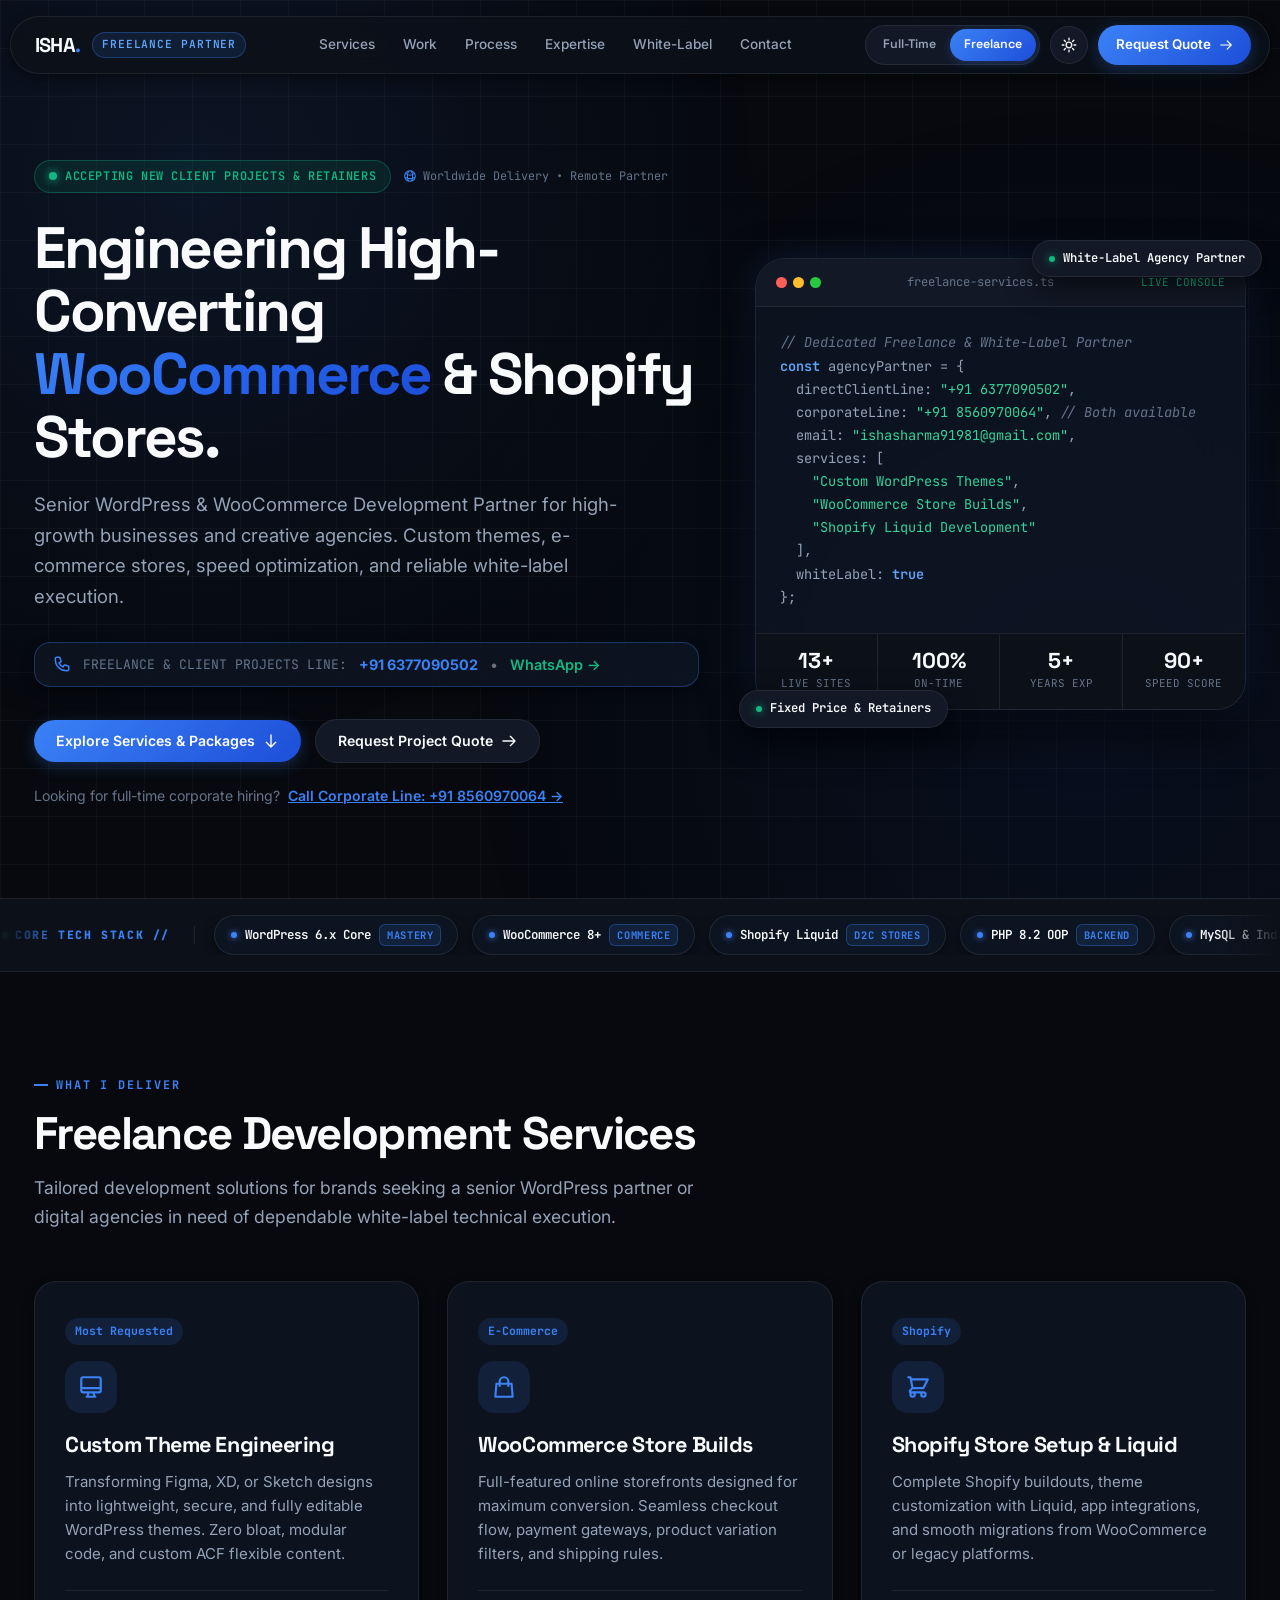
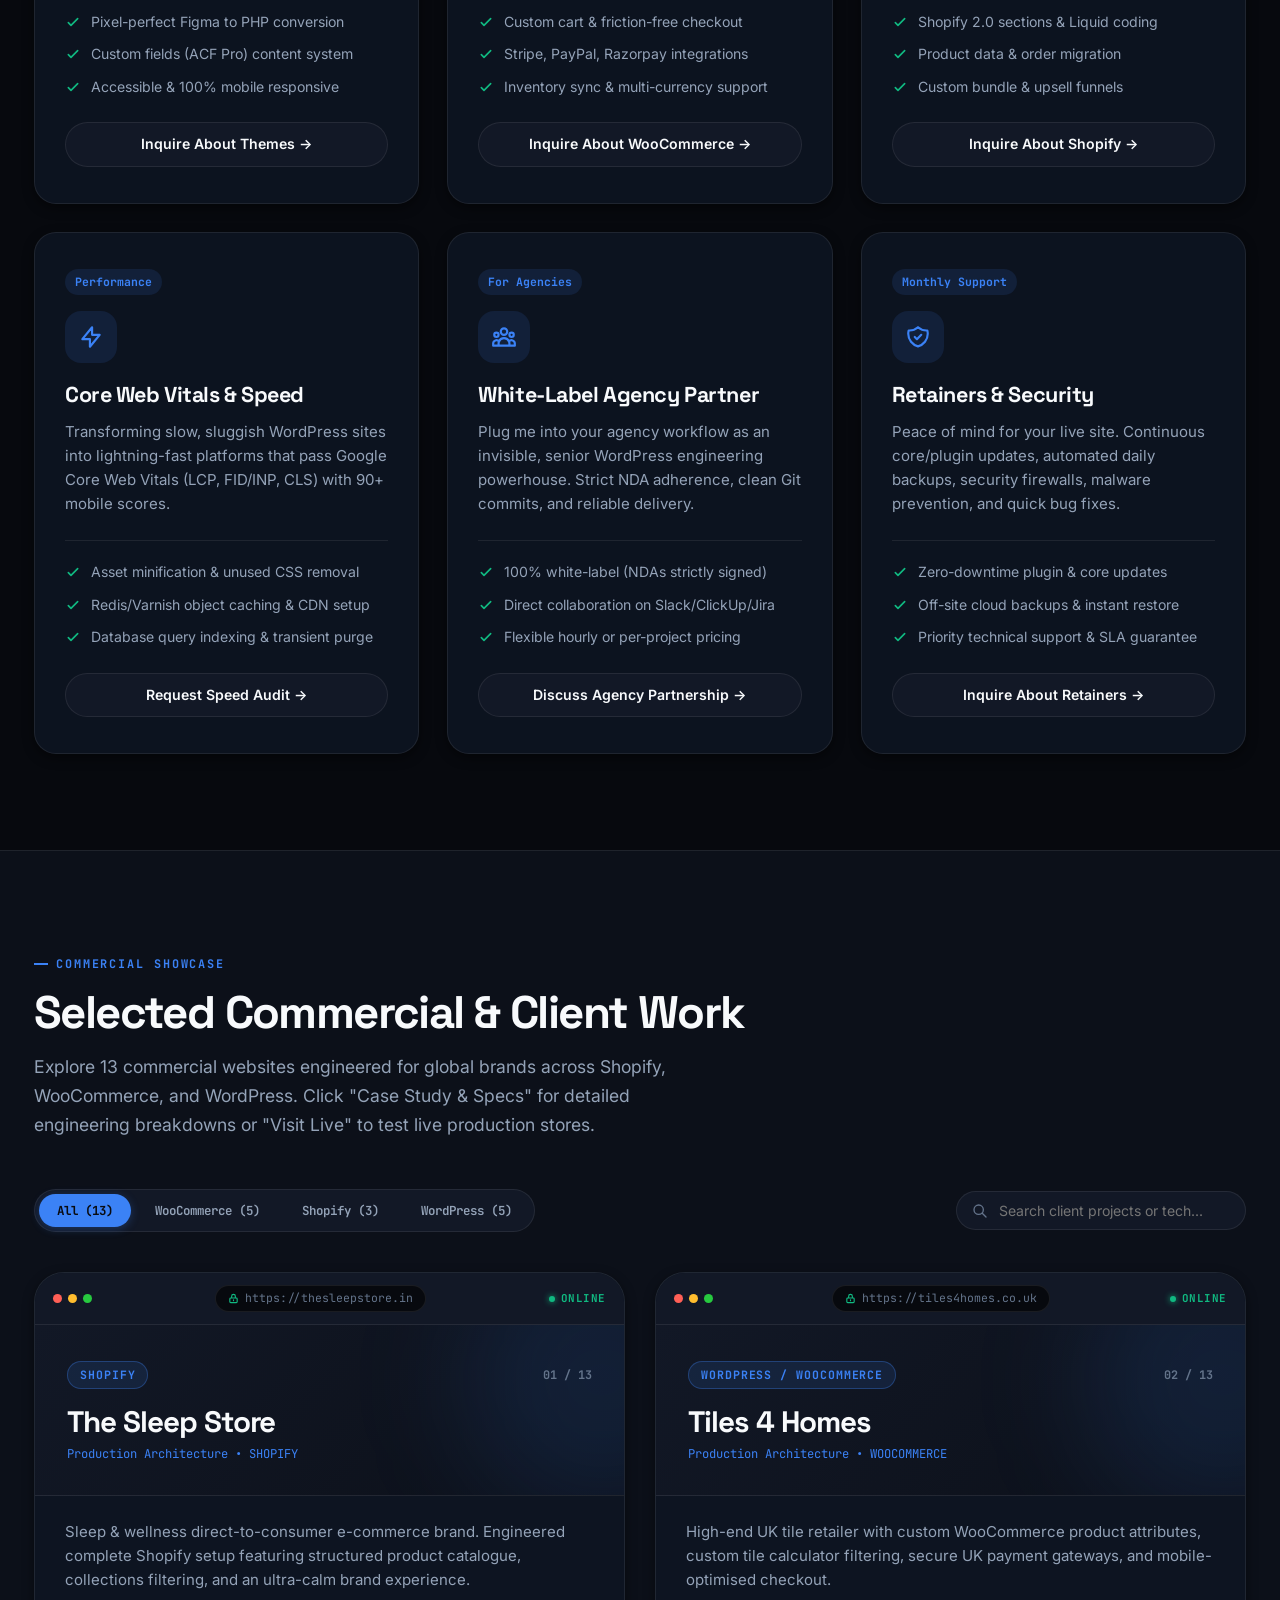
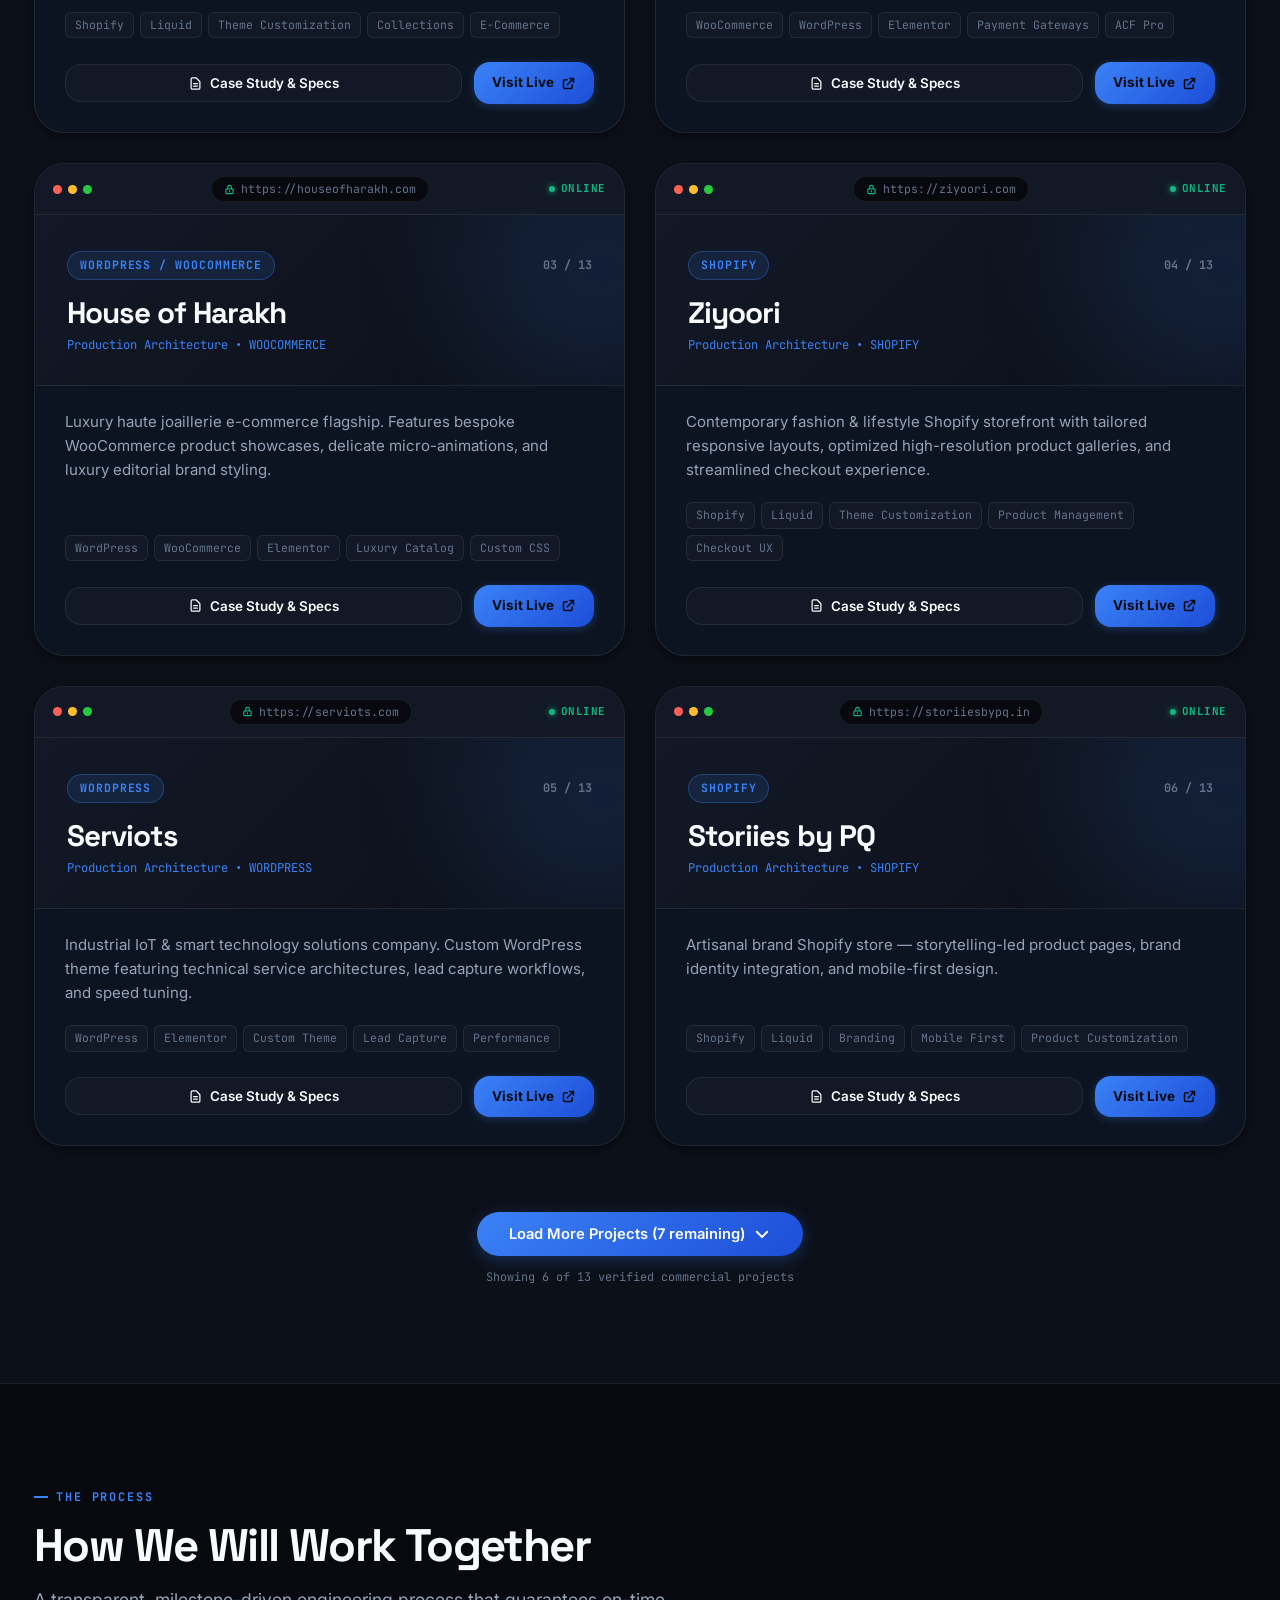
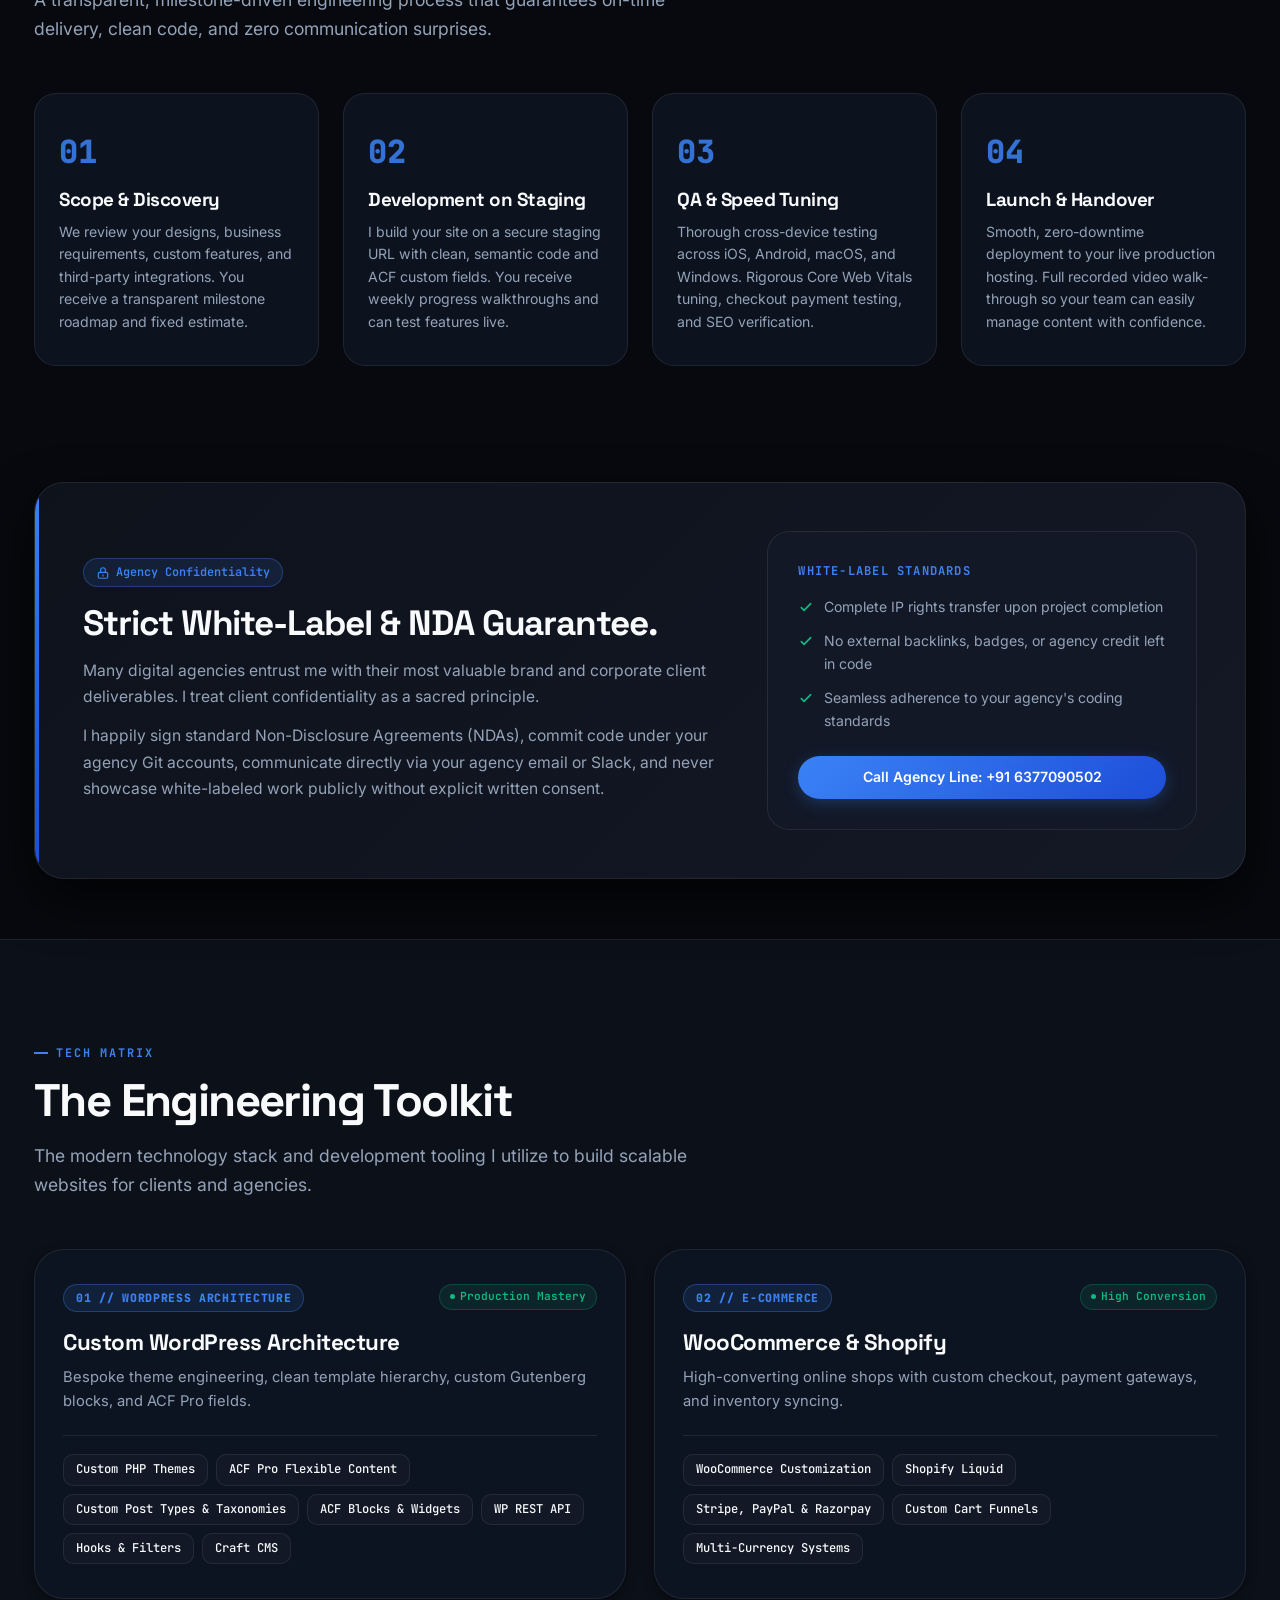
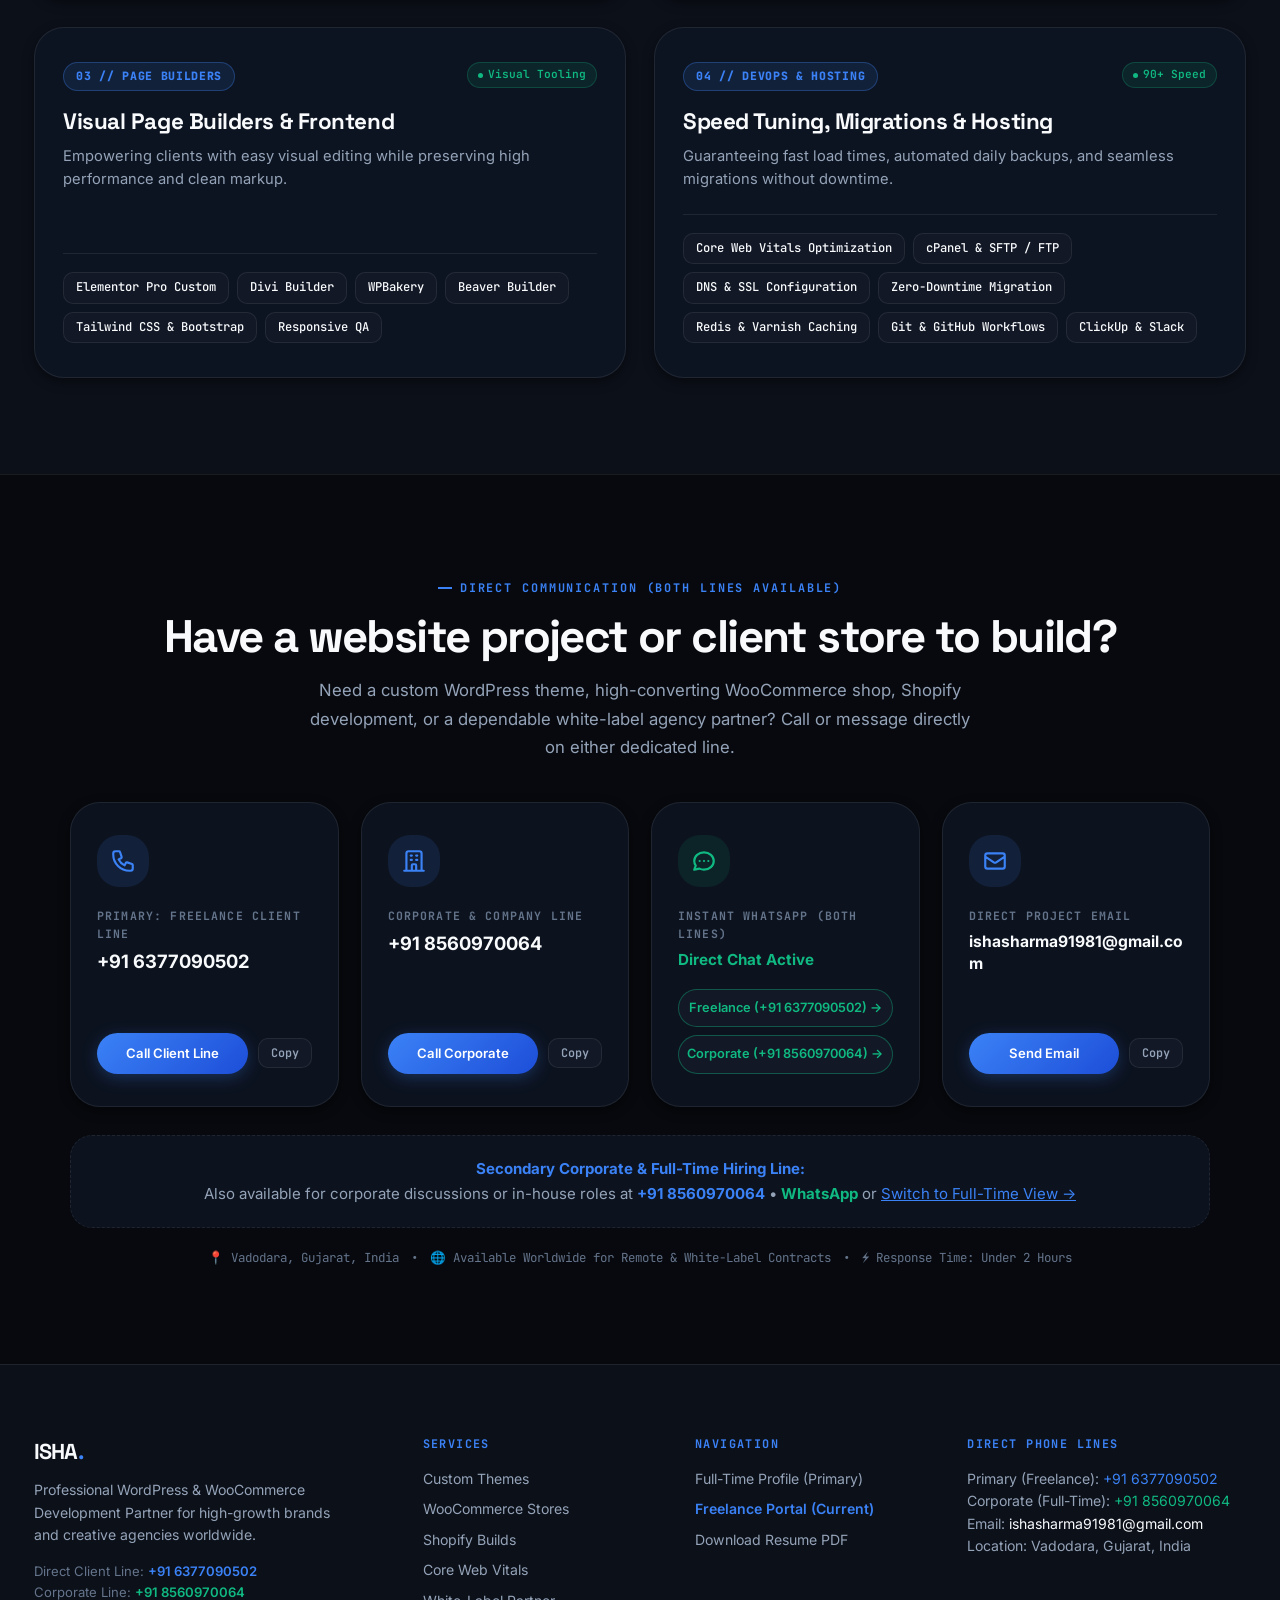
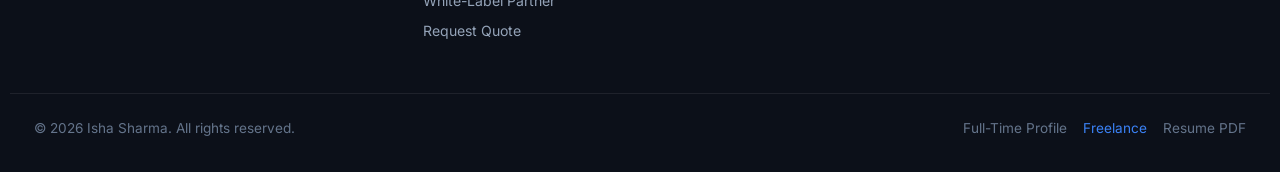
==== commit 9bfdcfab: "feat: make job candidate profile primary as index.html" ====
--- a/freelance.html
+++ b/freelance.html
@@ -666,7 +666,7 @@
                     <!-- Alternate Corporate / Full-Time Hiring Card (SHOWING BOTH NUMBERS) -->
                     <div class="contact-hub-alt-box">
                         <strong style="color: var(--accent);">Secondary Corporate &amp; Full-Time Hiring Line:</strong><br>
-                        Also available for corporate discussions or in-house roles at <a href="tel:+918560970064" style="color: var(--accent); font-weight: 700;">+91 8560970064</a> &bull; <a href="https://wa.me/918560970064" target="_blank" rel="noopener noreferrer" style="color: var(--emerald); font-weight: 700;">WhatsApp</a> or <a href="job.html" style="color: var(--accent); text-decoration: underline;">Switch to Full-Time View &rarr;</a>
+                        Also available for corporate discussions or in-house roles at <a href="tel:+918560970064" style="color: var(--accent); font-weight: 700;">+91 8560970064</a> &bull; <a href="https://wa.me/918560970064" target="_blank" rel="noopener noreferrer" style="color: var(--emerald); font-weight: 700;">WhatsApp</a> or <a href="index.html" style="color: var(--accent); text-decoration: underline;">Switch to Full-Time View &rarr;</a>
                     </div>
 
                     <div class="contact-hub-footer-meta">
@@ -770,8 +770,8 @@
         <div class="container footer-bottom-bar">
             <div>&copy; <span id="currentYear">2026</span> Isha Sharma. All rights reserved.</div>
             <div style="display: flex; gap: 16px;">
-                <a href="index.html" style="color: var(--text-muted);">Flagship</a>
-                <a href="job.html" style="color: var(--text-muted);">Job Resume</a>
+                <a href="index.html" style="color: var(--text-muted);">Full-Time Profile</a>
+                <a href="freelance.html" style="color: var(--accent);">Freelance</a>
                 <a href="Resume.pdf" download style="color: var(--text-muted);">Resume PDF</a>
             </div>
         </div>
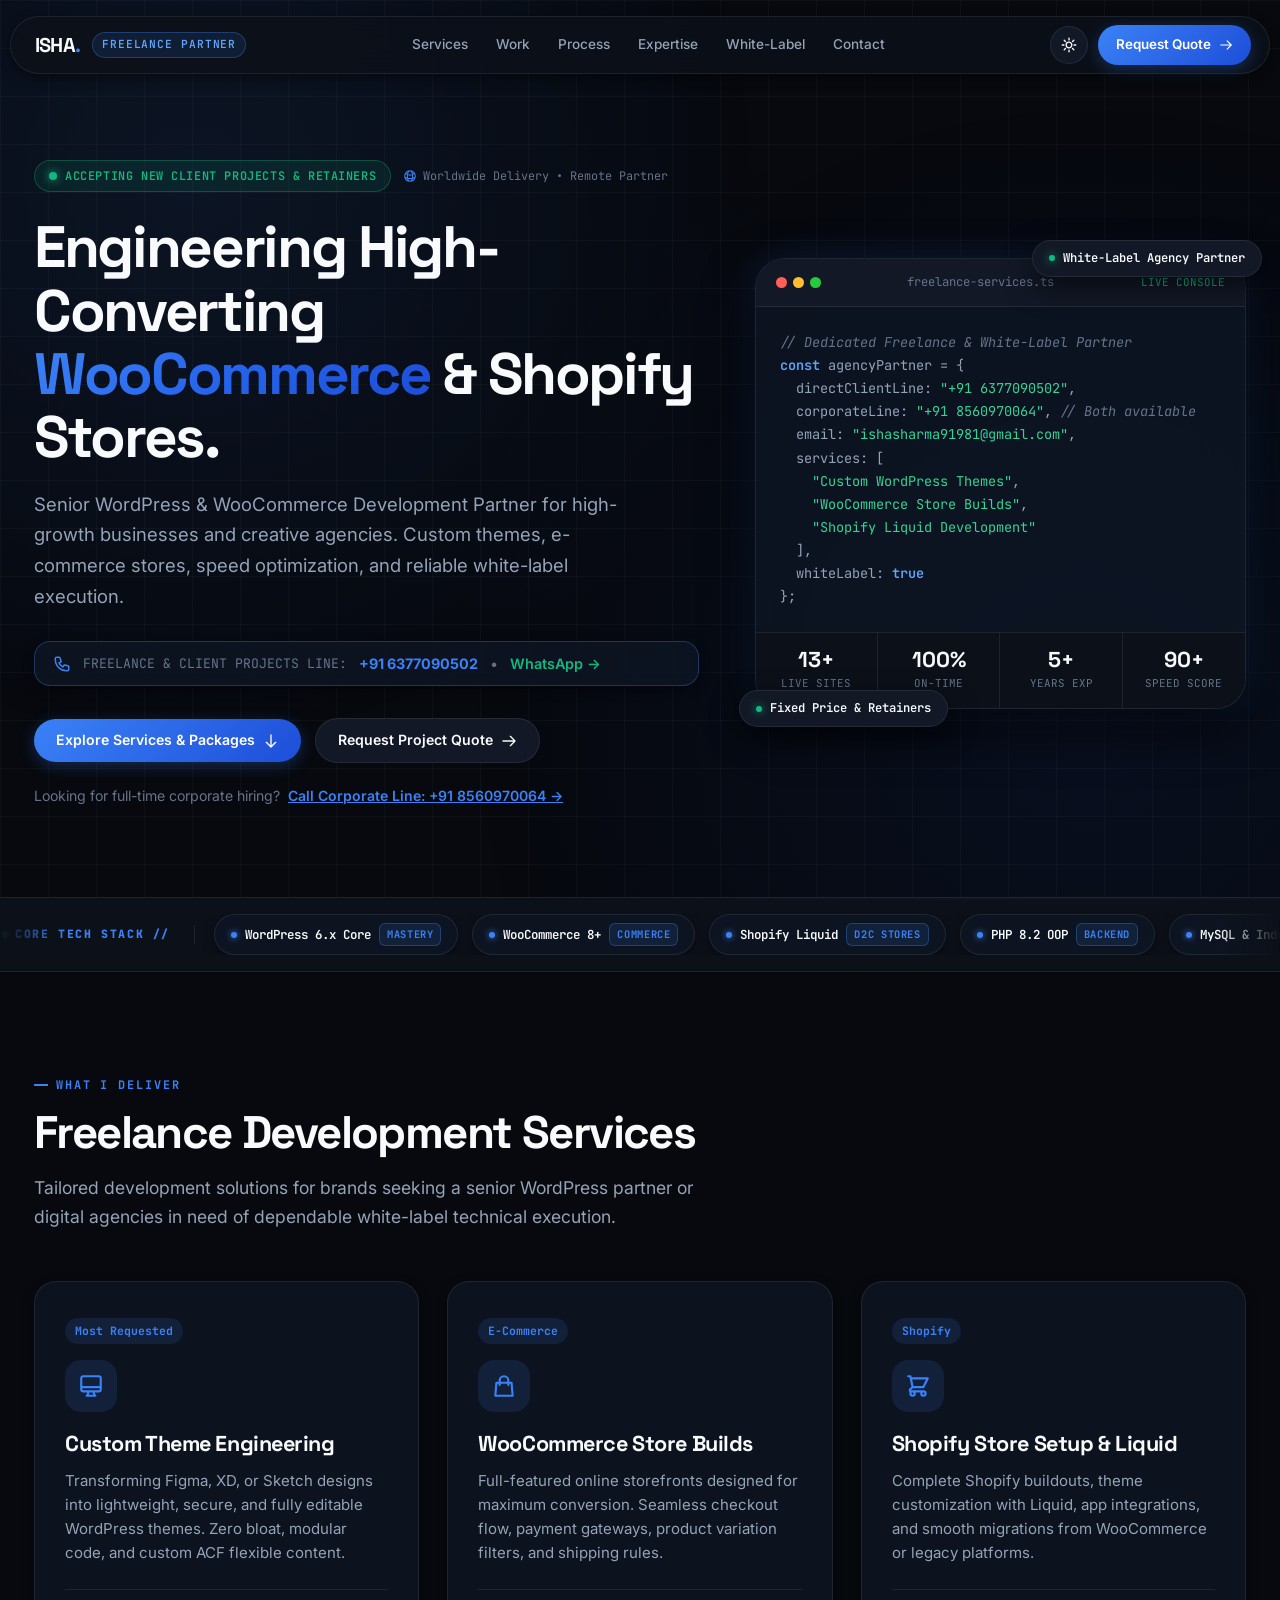
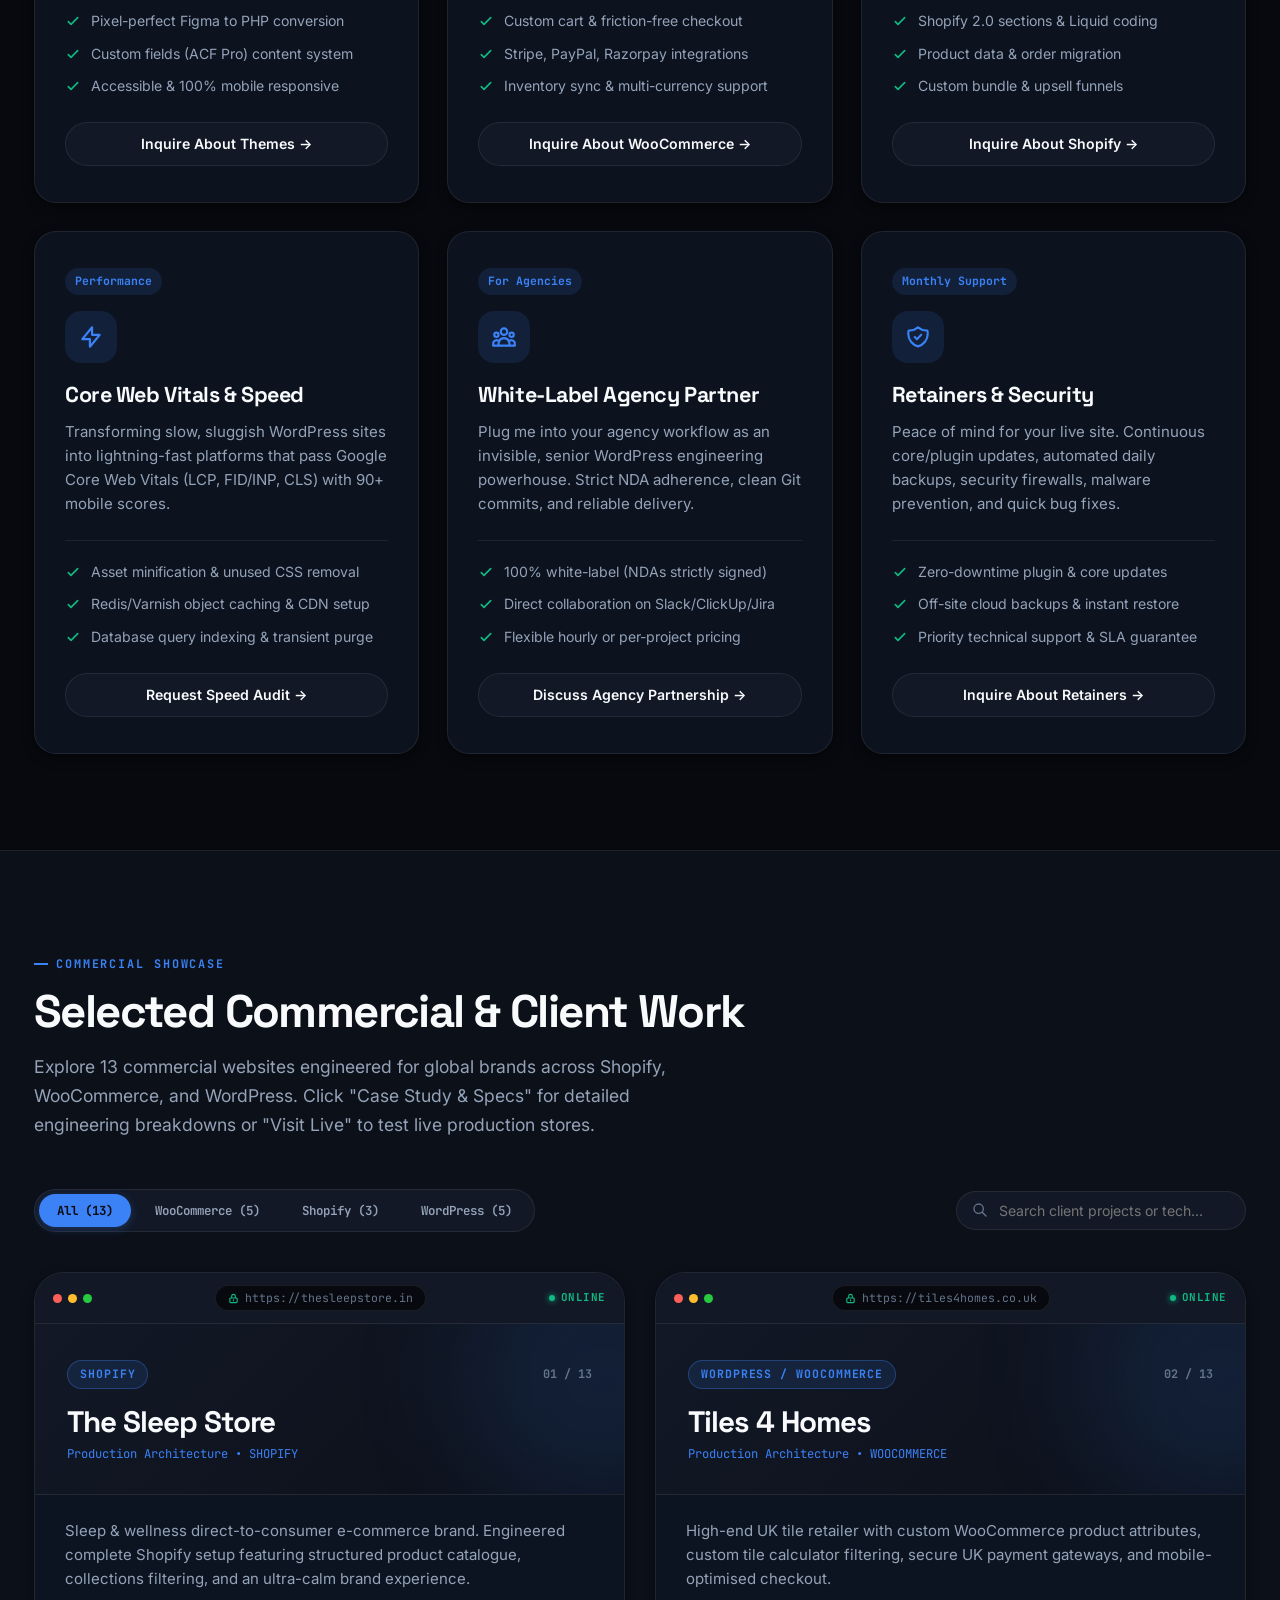
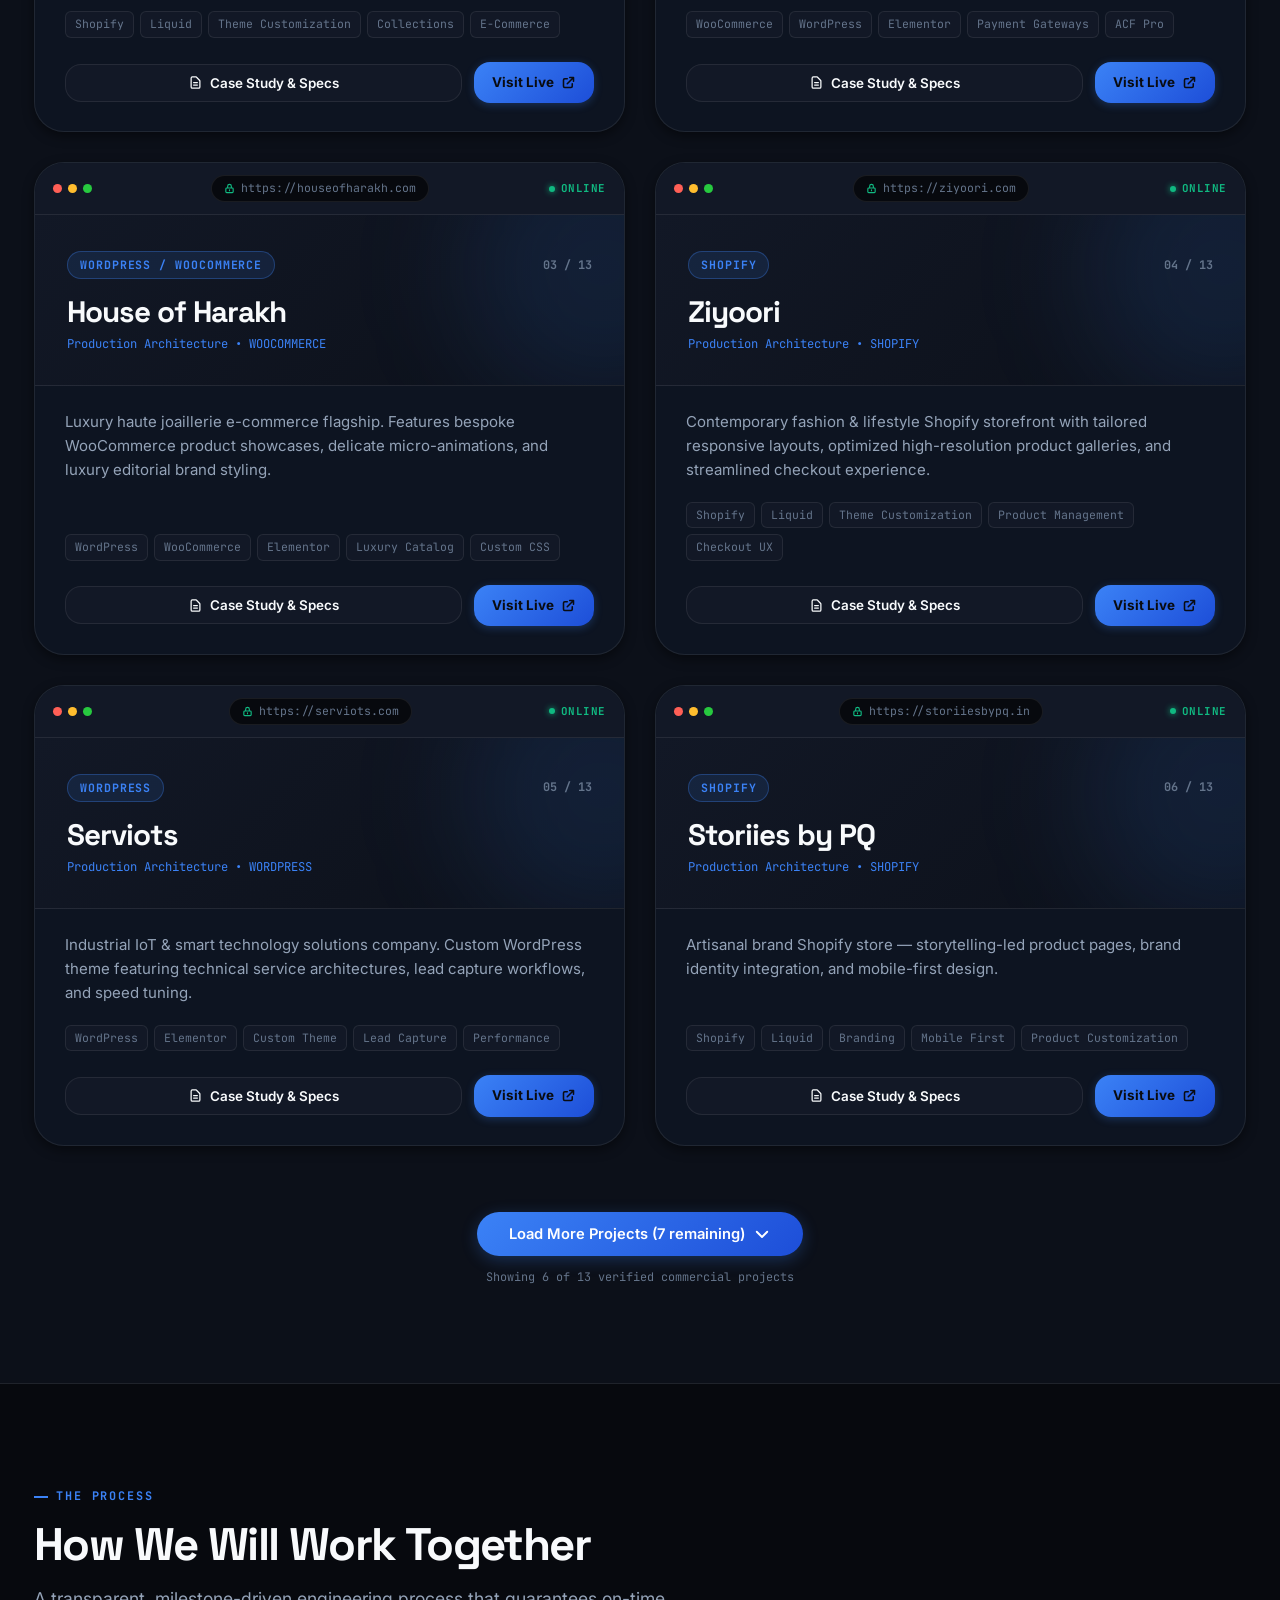
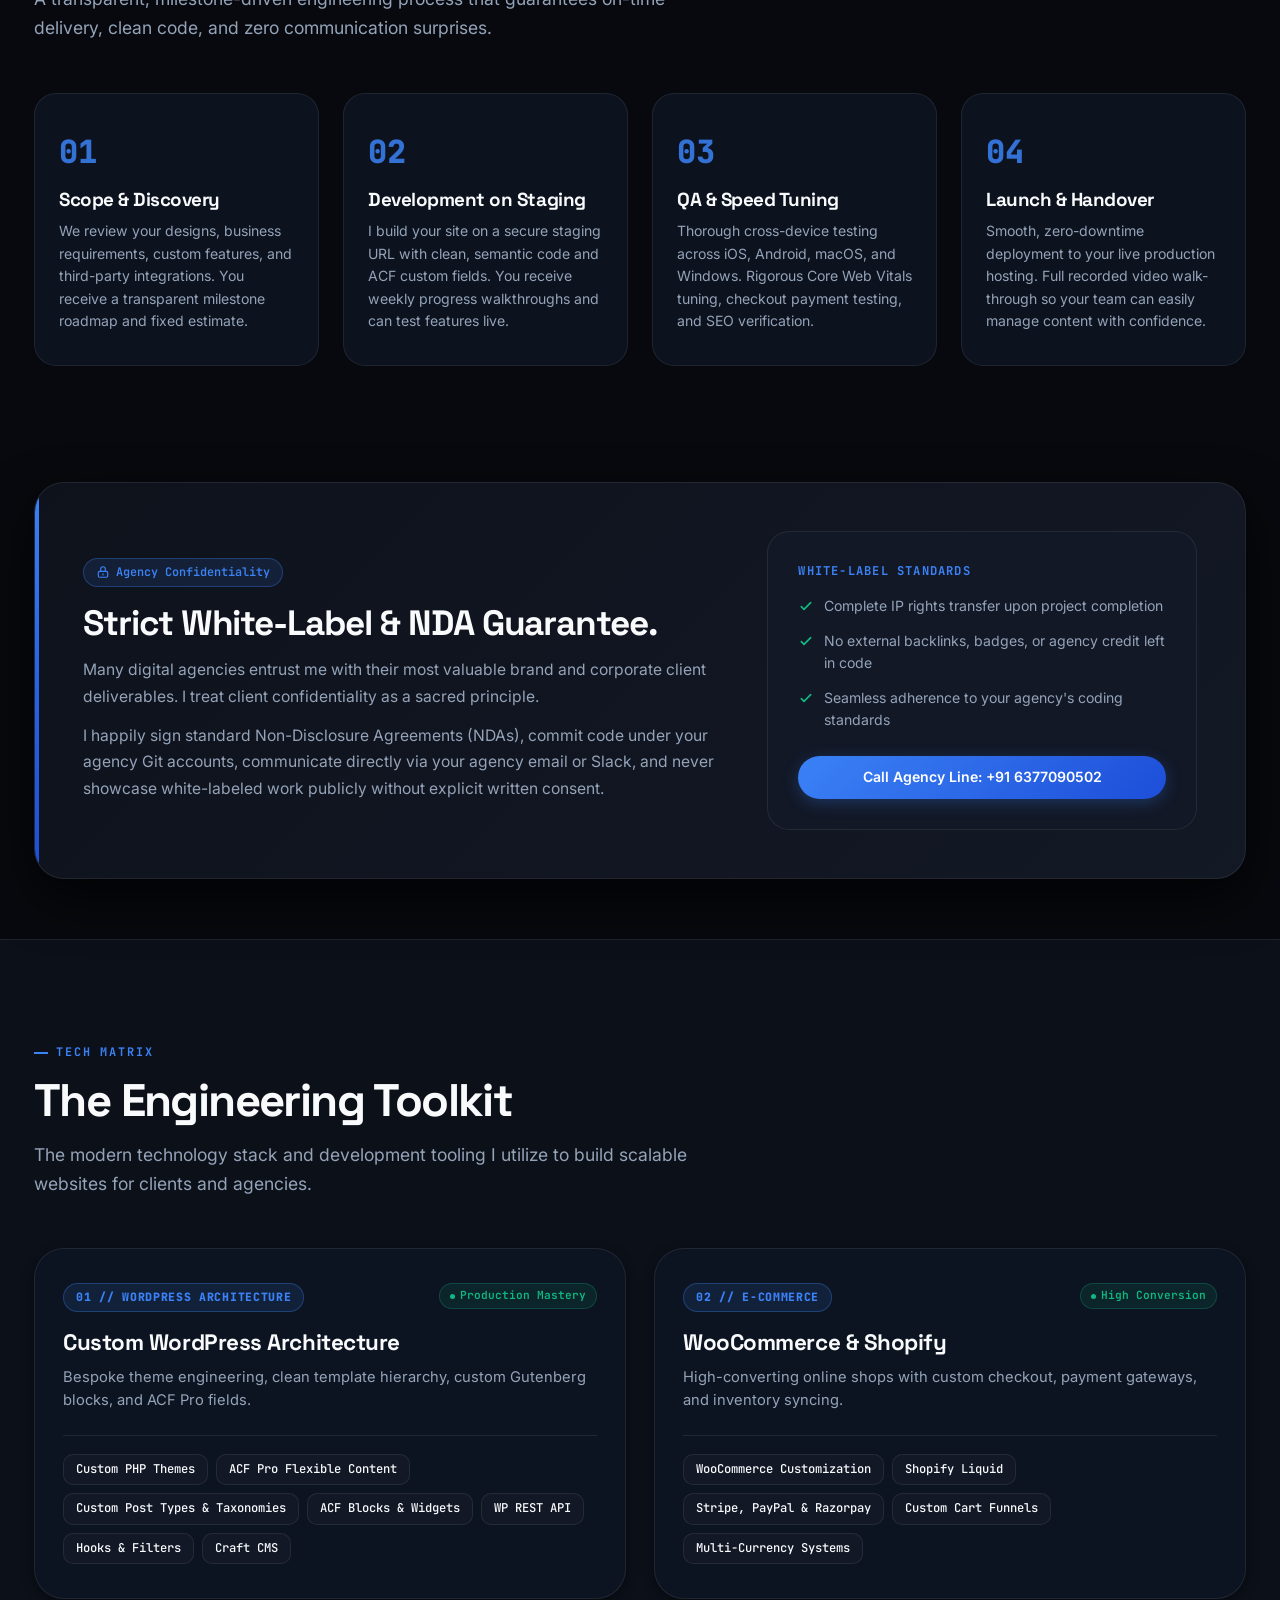
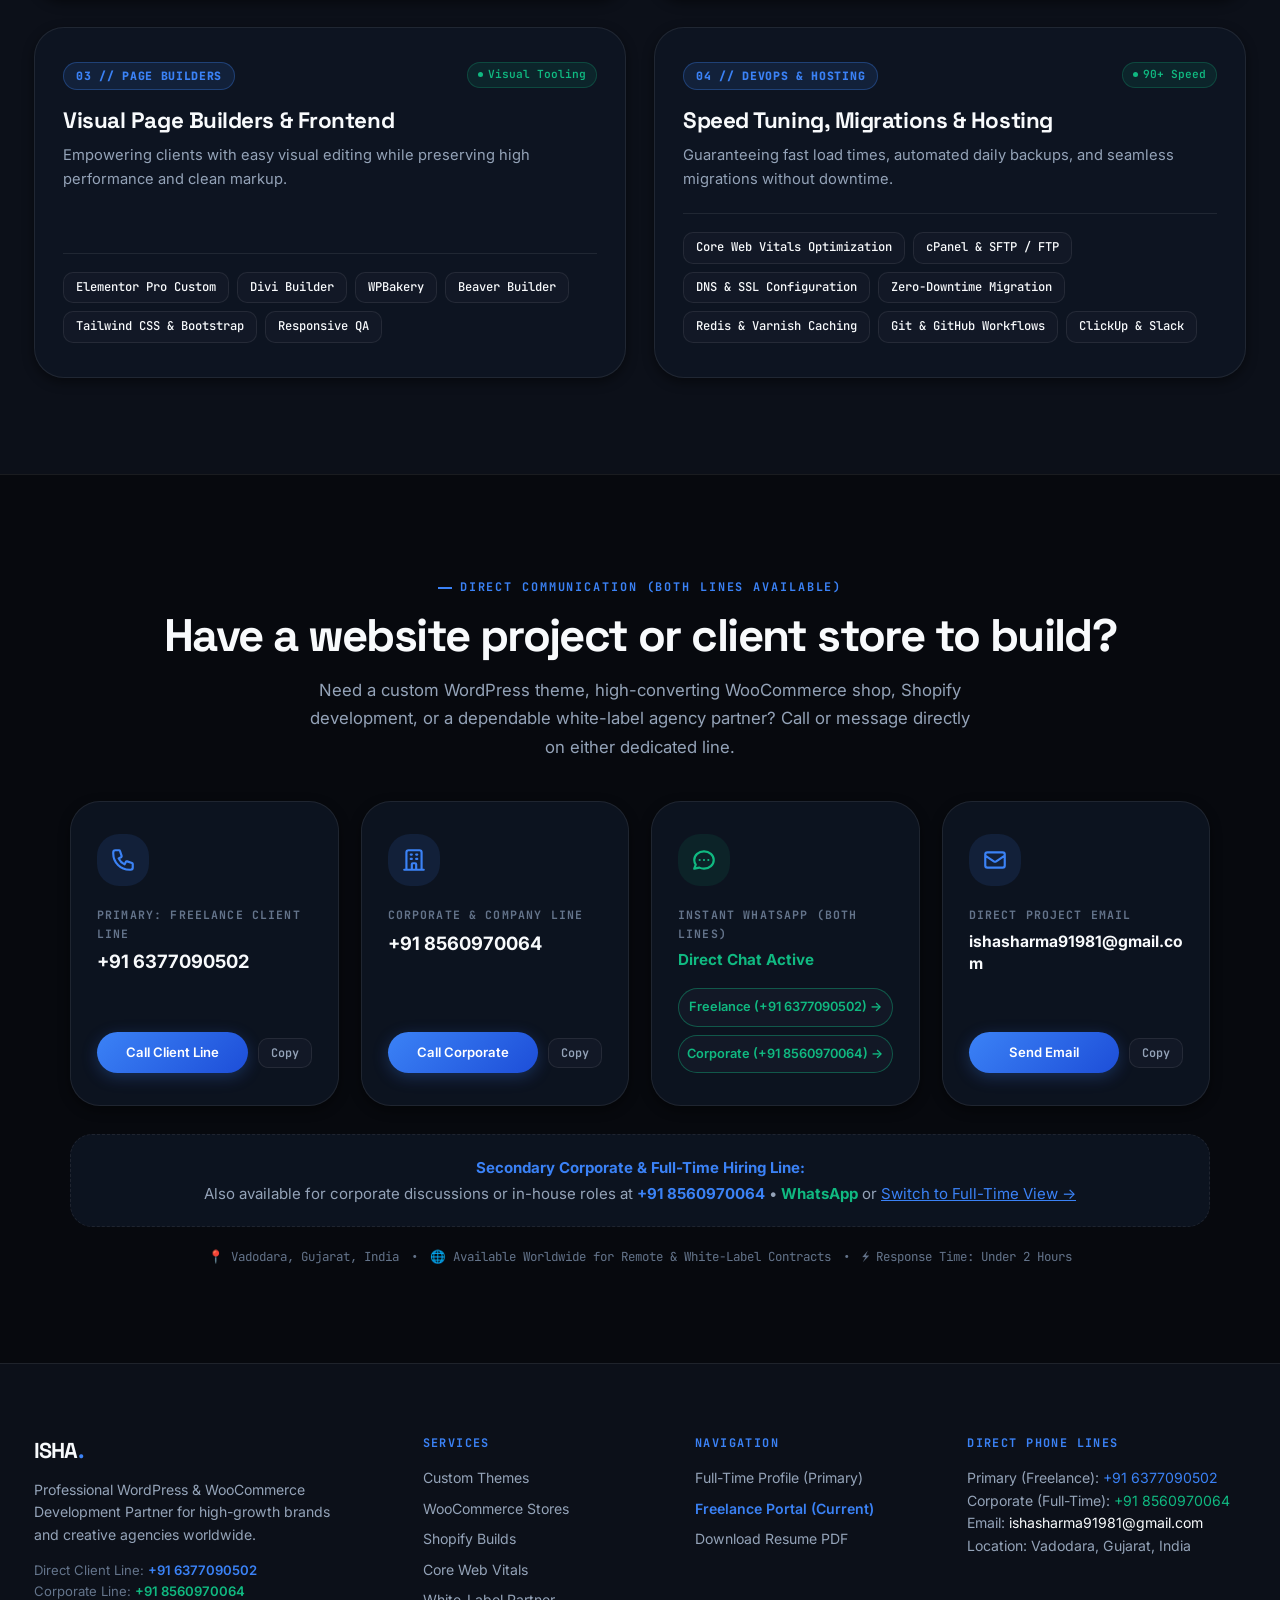
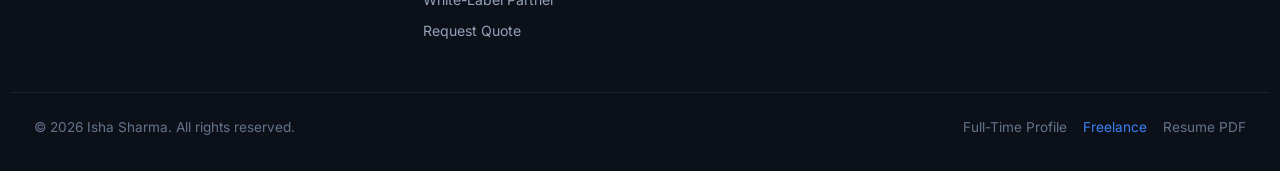
==== commit fd69bcbd: "feat: remove profile switcher toggle from header across all pages" ====
--- a/freelance.html
+++ b/freelance.html
@@ -23,7 +23,7 @@
     <link href="https://fonts.googleapis.com/css2?family=Inter:wght@300;400;500;600;700&family=JetBrains+Mono:wght@400;500;600;700&family=Space+Grotesk:wght@500;600;700;800&display=swap" rel="stylesheet">
 
     <!-- Stylesheet -->
-    <link rel="stylesheet" href="assets/css/style.css">
+    <link rel="stylesheet" href="assets/css/style.css?v=3.1">
 
     <!-- Professional Service Schema -->
     <script type="application/ld+json">
@@ -70,12 +70,6 @@
             </ul>
 
             <div class="nav-right-actions">
-                <!-- Profile Switcher -->
-                <div class="profile-mode-switcher" role="group" aria-label="Audience View Switcher">
-                    <a href="index.html" class="mode-tab-btn" title="Switch to Full-Time Candidate Profile">Full-Time</a>
-                    <a href="freelance.html" class="mode-tab-btn active" title="Viewing Freelance & Agency Version">Freelance</a>
-                </div>
-
                 <!-- Theme Toggle -->
                 <button type="button" class="theme-switch-btn" id="themeToggleBtn" aria-label="Toggle visual theme" title="Toggle Light/Dark Theme">
                     <svg id="themeIcon" fill="none" viewBox="0 0 24 24" stroke-width="1.8" stroke="currentColor">
@@ -778,7 +772,7 @@
     </footer>
 
     <!-- Scripts -->
-    <script src="assets/js/projects-data.js"></script>
-    <script src="assets/js/main.js"></script>
+    <script src="assets/js/projects-data.js?v=3.1"></script>
+    <script src="assets/js/main.js?v=3.1"></script>
 </body>
 </html>
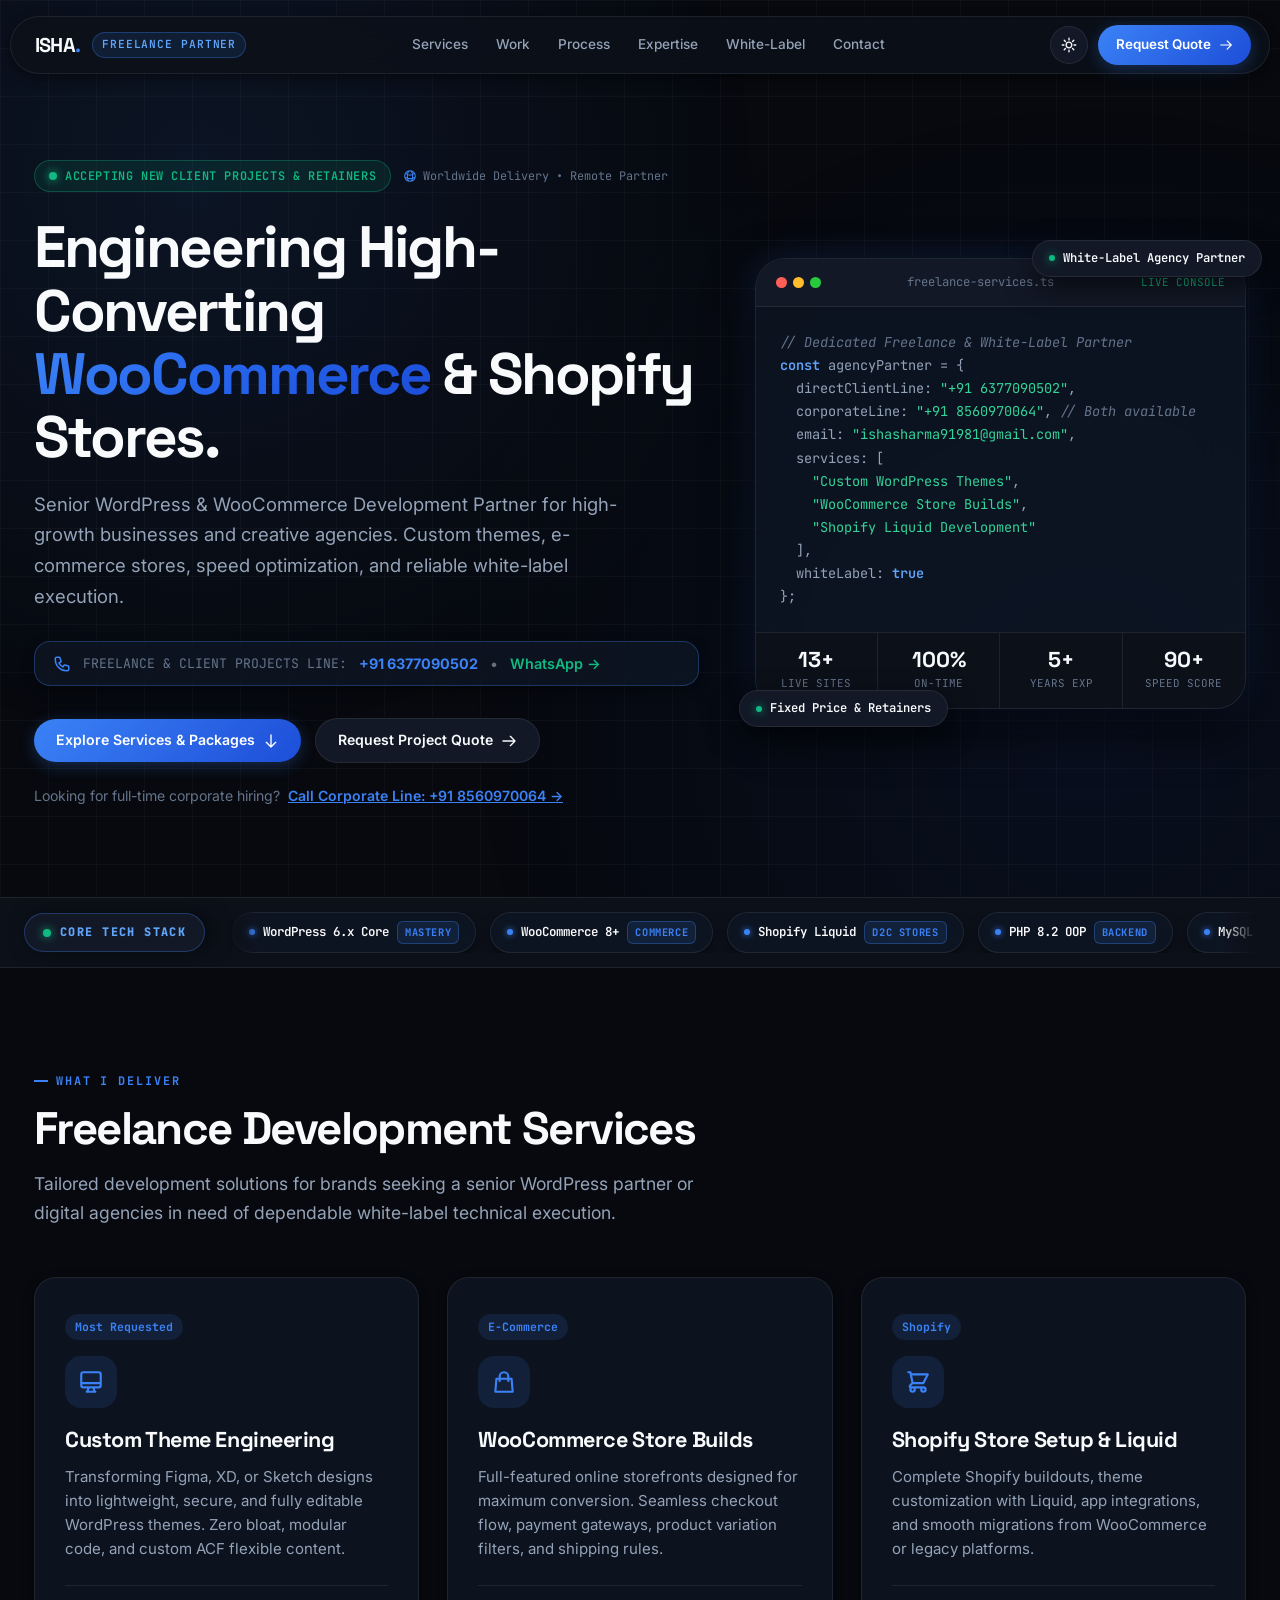
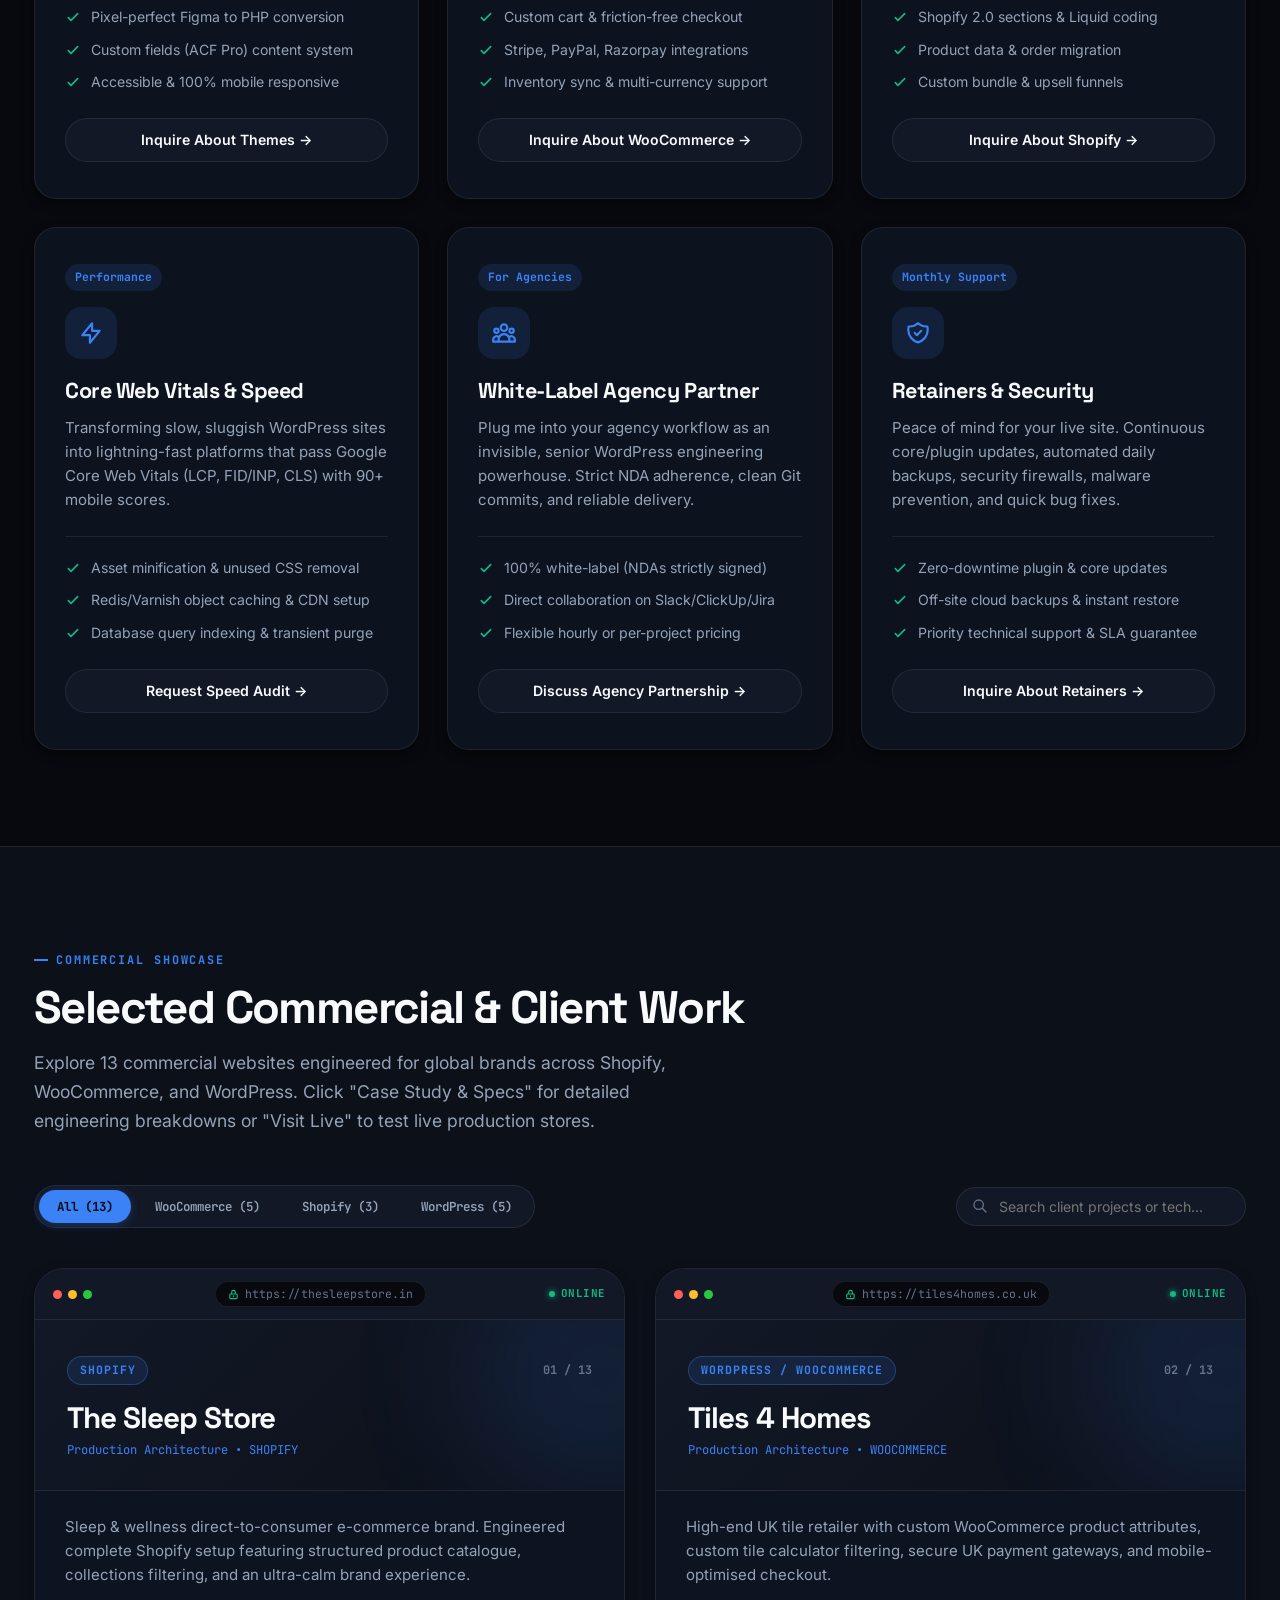
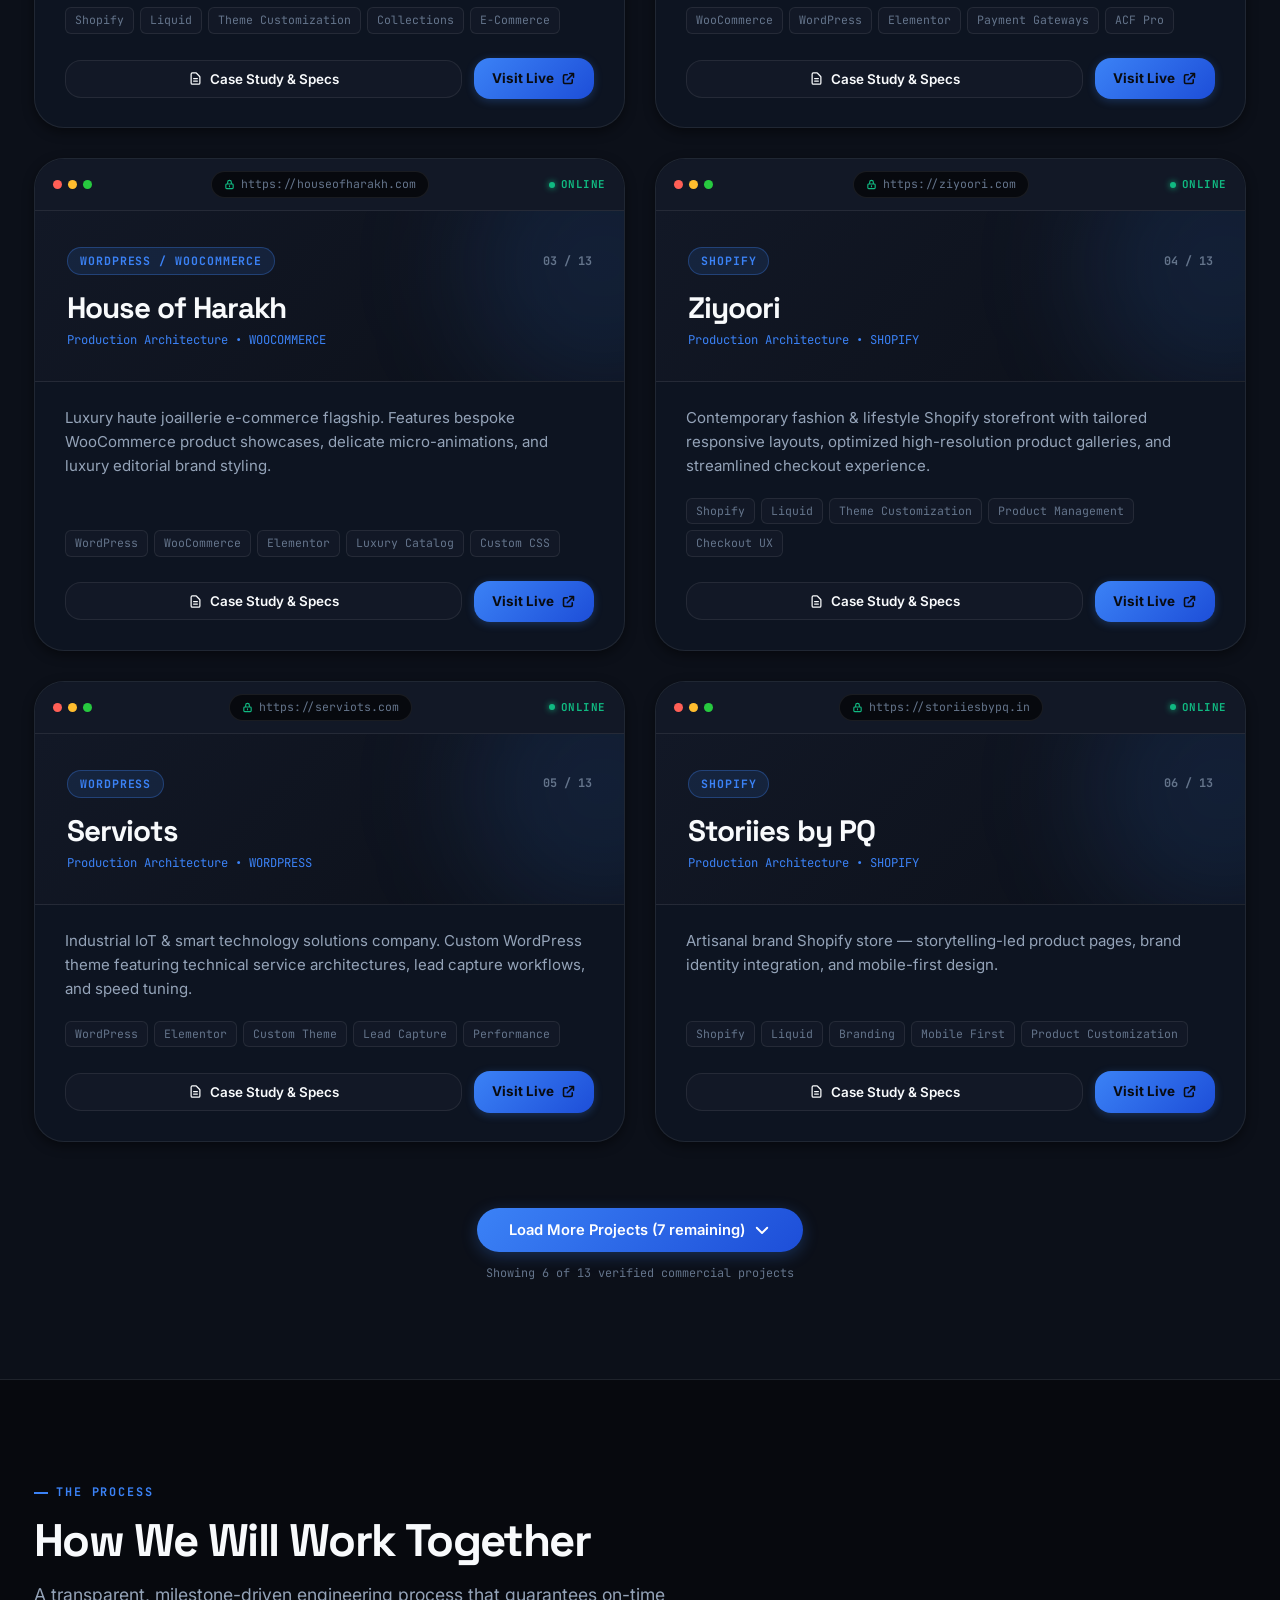
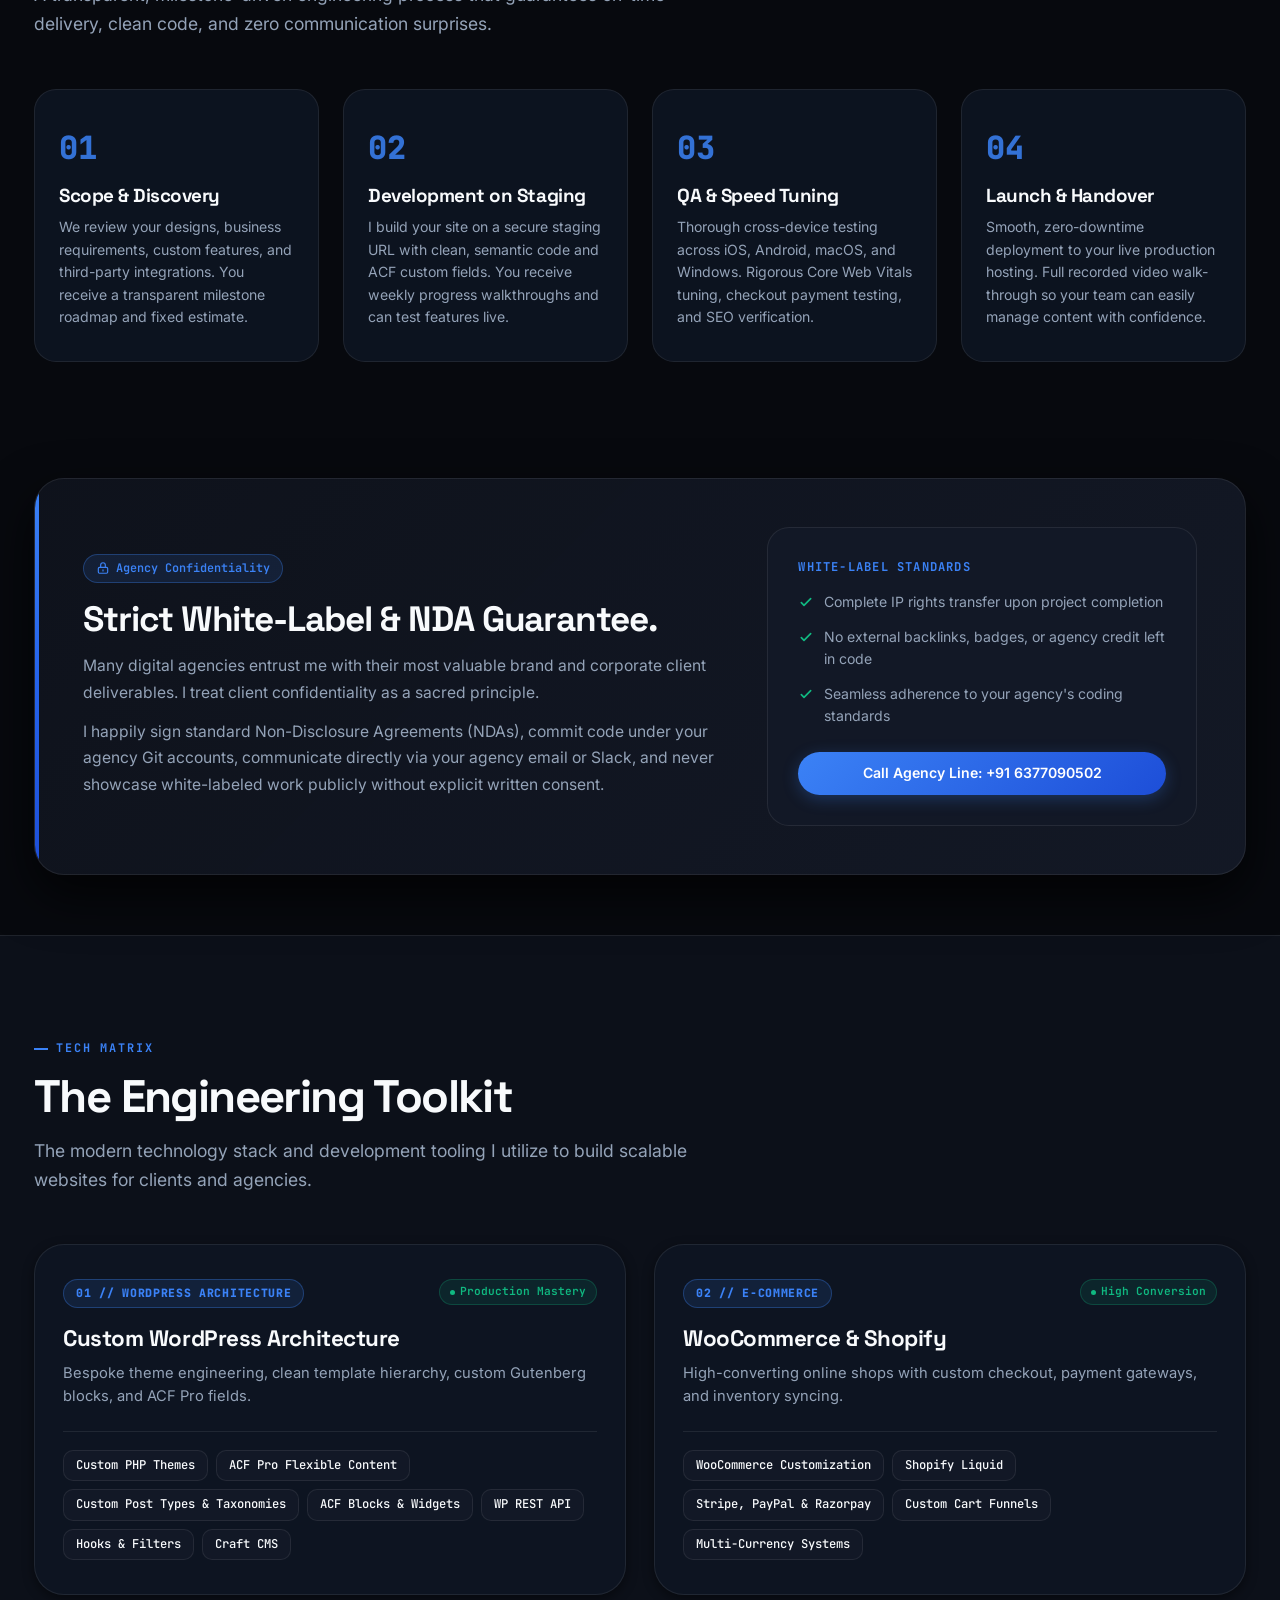
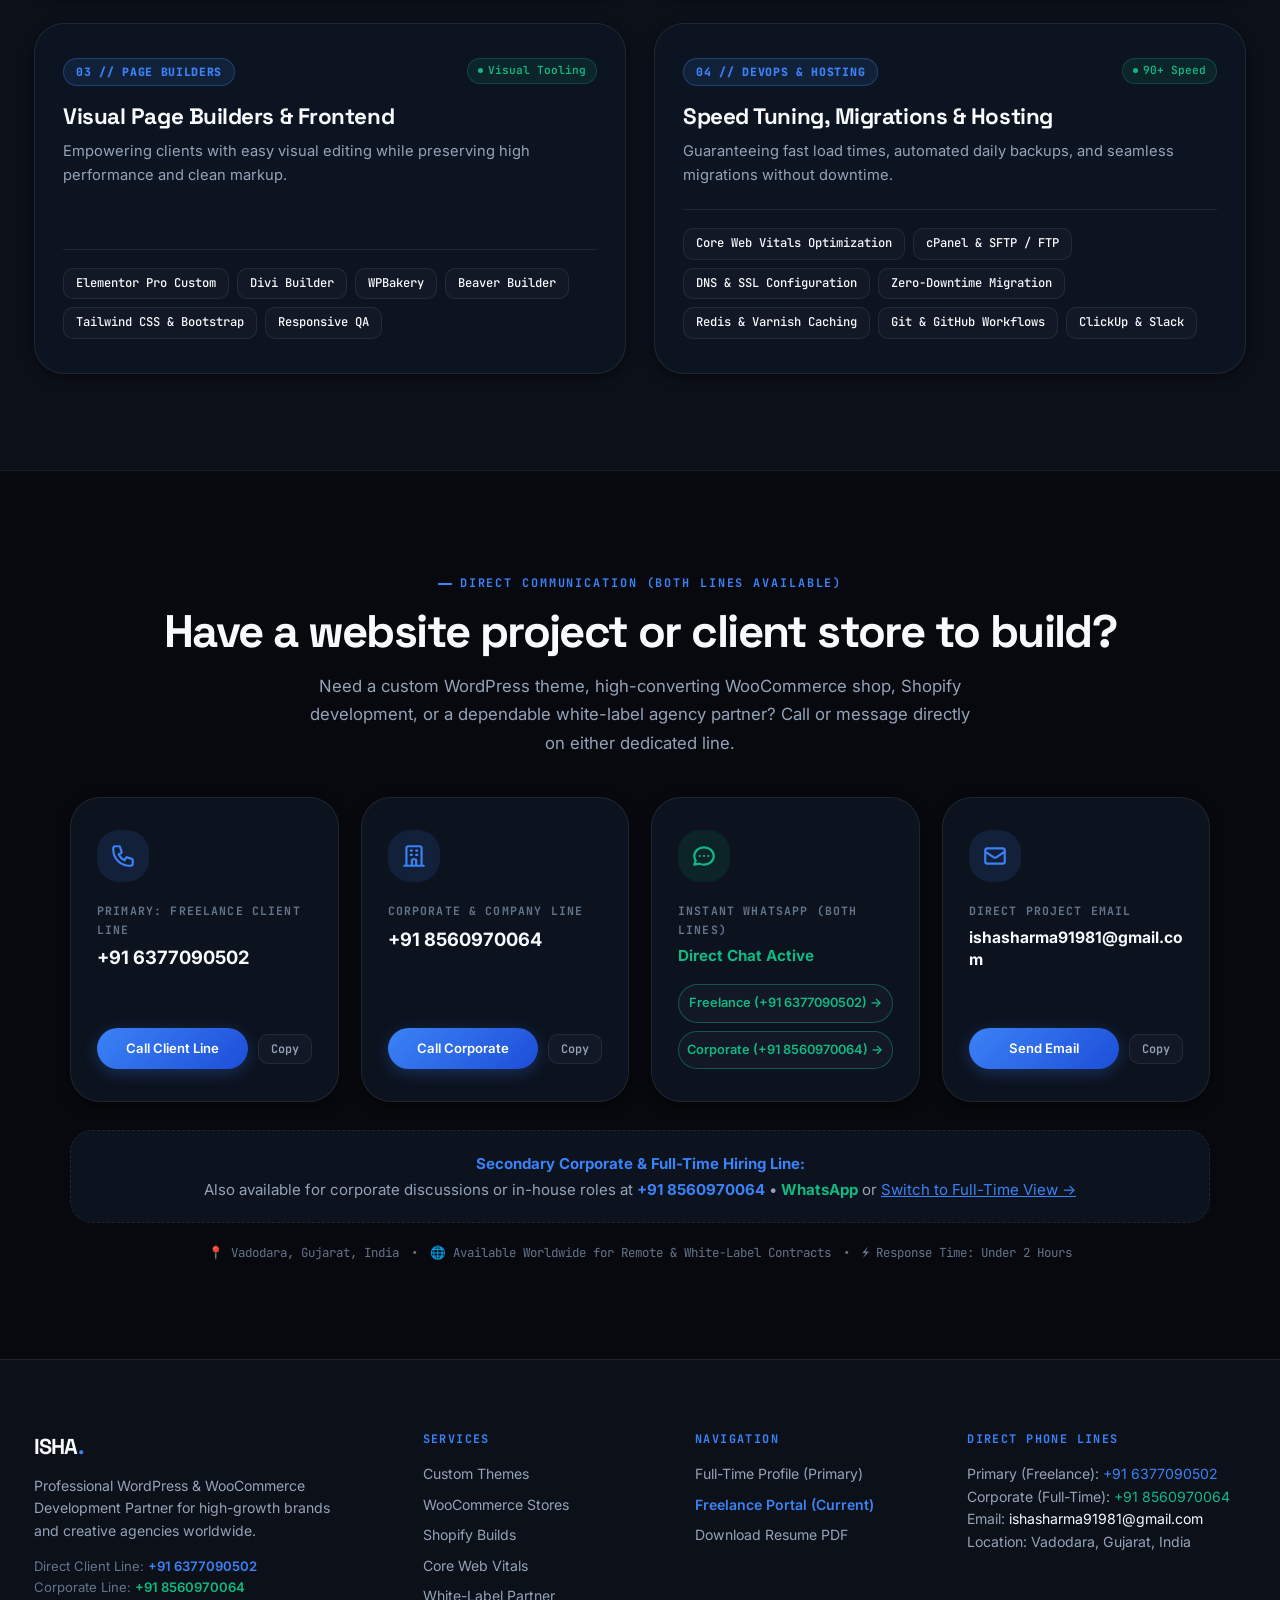
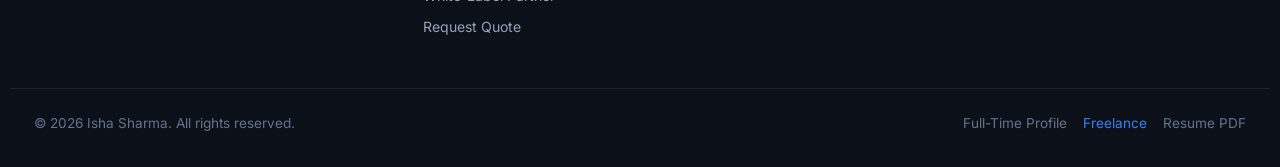
==== commit 4c12204c: "fix: make core tech stack label static and isolate marquee scroll viewport to prevent overlap" ====
--- a/freelance.html
+++ b/freelance.html
@@ -23,7 +23,7 @@
     <link href="https://fonts.googleapis.com/css2?family=Inter:wght@300;400;500;600;700&family=JetBrains+Mono:wght@400;500;600;700&family=Space+Grotesk:wght@500;600;700;800&display=swap" rel="stylesheet">
 
     <!-- Stylesheet -->
-    <link rel="stylesheet" href="assets/css/style.css?v=3.1">
+    <link rel="stylesheet" href="assets/css/style.css?v=3.2">
 
     <!-- Professional Service Schema -->
     <script type="application/ld+json">
@@ -224,45 +224,47 @@
 
         <!-- Core Tech Stack Continuous Marquee -->
         <section class="marquee-strip" aria-label="Core Engineering Stack Continuous Marquee">
-            <div class="marquee-wrapper">
-                <div class="marquee-fixed-tag">
+            <div class="marquee-container">
+                <div class="marquee-static-label">
                     <span class="live-beacon"></span>
-                    <span>Core Tech Stack //</span>
-                </div>
-                <div class="marquee-track">
-                    <!-- Group 1 -->
-                    <div class="marquee-group">
-                        <span class="marquee-pill"><span class="marquee-dot"></span>WordPress 6.x Core <span class="marquee-badge">Mastery</span></span>
-                        <span class="marquee-pill"><span class="marquee-dot"></span>WooCommerce 8+ <span class="marquee-badge">Commerce</span></span>
-                        <span class="marquee-pill"><span class="marquee-dot"></span>Shopify Liquid <span class="marquee-badge">D2C Stores</span></span>
-                        <span class="marquee-pill"><span class="marquee-dot"></span>PHP 8.2 OOP <span class="marquee-badge">Backend</span></span>
-                        <span class="marquee-pill"><span class="marquee-dot"></span>MySQL & Indexing <span class="marquee-badge">Database</span></span>
-                        <span class="marquee-pill"><span class="marquee-dot"></span>JavaScript (ES6+) <span class="marquee-badge">Frontend</span></span>
-                        <span class="marquee-pill"><span class="marquee-dot"></span>ACF Pro Architecture <span class="marquee-badge">Custom Fields</span></span>
-                        <span class="marquee-pill"><span class="marquee-dot"></span>Elementor Pro Custom <span class="marquee-badge">Visual Builder</span></span>
-                        <span class="marquee-pill"><span class="marquee-dot"></span>WP REST API <span class="marquee-badge">Endpoints</span></span>
-                        <span class="marquee-pill"><span class="marquee-dot"></span>Core Web Vitals 90+ <span class="marquee-badge">Speed</span></span>
-                        <span class="marquee-pill"><span class="marquee-dot"></span>Git & CI/CD <span class="marquee-badge">DevOps</span></span>
-                        <span class="marquee-pill"><span class="marquee-dot"></span>Redis / Varnish <span class="marquee-badge">Caching</span></span>
-                        <span class="marquee-pill"><span class="marquee-dot"></span>Stripe & Razorpay <span class="marquee-badge">Payments</span></span>
-                        <span class="marquee-pill"><span class="marquee-dot"></span>Tailwind CSS <span class="marquee-badge">Modular UI</span></span>
-                    </div>
-                    <!-- Group 2 (Duplicate for Seamless Infinite Loop) -->
-                    <div class="marquee-group" aria-hidden="true">
-                        <span class="marquee-pill"><span class="marquee-dot"></span>WordPress 6.x Core <span class="marquee-badge">Mastery</span></span>
-                        <span class="marquee-pill"><span class="marquee-dot"></span>WooCommerce 8+ <span class="marquee-badge">Commerce</span></span>
-                        <span class="marquee-pill"><span class="marquee-dot"></span>Shopify Liquid <span class="marquee-badge">D2C Stores</span></span>
-                        <span class="marquee-pill"><span class="marquee-dot"></span>PHP 8.2 OOP <span class="marquee-badge">Backend</span></span>
-                        <span class="marquee-pill"><span class="marquee-dot"></span>MySQL & Indexing <span class="marquee-badge">Database</span></span>
-                        <span class="marquee-pill"><span class="marquee-dot"></span>JavaScript (ES6+) <span class="marquee-badge">Frontend</span></span>
-                        <span class="marquee-pill"><span class="marquee-dot"></span>ACF Pro Architecture <span class="marquee-badge">Custom Fields</span></span>
-                        <span class="marquee-pill"><span class="marquee-dot"></span>Elementor Pro Custom <span class="marquee-badge">Visual Builder</span></span>
-                        <span class="marquee-pill"><span class="marquee-dot"></span>WP REST API <span class="marquee-badge">Endpoints</span></span>
-                        <span class="marquee-pill"><span class="marquee-dot"></span>Core Web Vitals 90+ <span class="marquee-badge">Speed</span></span>
-                        <span class="marquee-pill"><span class="marquee-dot"></span>Git & CI/CD <span class="marquee-badge">DevOps</span></span>
-                        <span class="marquee-pill"><span class="marquee-dot"></span>Redis / Varnish <span class="marquee-badge">Caching</span></span>
-                        <span class="marquee-pill"><span class="marquee-dot"></span>Stripe & Razorpay <span class="marquee-badge">Payments</span></span>
-                        <span class="marquee-pill"><span class="marquee-dot"></span>Tailwind CSS <span class="marquee-badge">Modular UI</span></span>
+                    <span>Core Tech Stack</span>
+                </div>
+                <div class="marquee-scroll-viewport">
+                    <div class="marquee-track">
+                        <!-- Group 1 -->
+                        <div class="marquee-group">
+                            <span class="marquee-pill"><span class="marquee-dot"></span>WordPress 6.x Core <span class="marquee-badge">Mastery</span></span>
+                            <span class="marquee-pill"><span class="marquee-dot"></span>WooCommerce 8+ <span class="marquee-badge">Commerce</span></span>
+                            <span class="marquee-pill"><span class="marquee-dot"></span>Shopify Liquid <span class="marquee-badge">D2C Stores</span></span>
+                            <span class="marquee-pill"><span class="marquee-dot"></span>PHP 8.2 OOP <span class="marquee-badge">Backend</span></span>
+                            <span class="marquee-pill"><span class="marquee-dot"></span>MySQL &amp; Indexing <span class="marquee-badge">Database</span></span>
+                            <span class="marquee-pill"><span class="marquee-dot"></span>JavaScript (ES6+) <span class="marquee-badge">Frontend</span></span>
+                            <span class="marquee-pill"><span class="marquee-dot"></span>ACF Pro Architecture <span class="marquee-badge">Custom Fields</span></span>
+                            <span class="marquee-pill"><span class="marquee-dot"></span>Elementor Pro Custom <span class="marquee-badge">Visual Builder</span></span>
+                            <span class="marquee-pill"><span class="marquee-dot"></span>WP REST API <span class="marquee-badge">Endpoints</span></span>
+                            <span class="marquee-pill"><span class="marquee-dot"></span>Core Web Vitals 90+ <span class="marquee-badge">Speed</span></span>
+                            <span class="marquee-pill"><span class="marquee-dot"></span>Git &amp; CI/CD <span class="marquee-badge">DevOps</span></span>
+                            <span class="marquee-pill"><span class="marquee-dot"></span>Redis / Varnish <span class="marquee-badge">Caching</span></span>
+                            <span class="marquee-pill"><span class="marquee-dot"></span>Stripe &amp; Razorpay <span class="marquee-badge">Payments</span></span>
+                            <span class="marquee-pill"><span class="marquee-dot"></span>Tailwind CSS <span class="marquee-badge">Modular UI</span></span>
+                        </div>
+                        <!-- Group 2 (Duplicate for Seamless Infinite Loop) -->
+                        <div class="marquee-group" aria-hidden="true">
+                            <span class="marquee-pill"><span class="marquee-dot"></span>WordPress 6.x Core <span class="marquee-badge">Mastery</span></span>
+                            <span class="marquee-pill"><span class="marquee-dot"></span>WooCommerce 8+ <span class="marquee-badge">Commerce</span></span>
+                            <span class="marquee-pill"><span class="marquee-dot"></span>Shopify Liquid <span class="marquee-badge">D2C Stores</span></span>
+                            <span class="marquee-pill"><span class="marquee-dot"></span>PHP 8.2 OOP <span class="marquee-badge">Backend</span></span>
+                            <span class="marquee-pill"><span class="marquee-dot"></span>MySQL &amp; Indexing <span class="marquee-badge">Database</span></span>
+                            <span class="marquee-pill"><span class="marquee-dot"></span>JavaScript (ES6+) <span class="marquee-badge">Frontend</span></span>
+                            <span class="marquee-pill"><span class="marquee-dot"></span>ACF Pro Architecture <span class="marquee-badge">Custom Fields</span></span>
+                            <span class="marquee-pill"><span class="marquee-dot"></span>Elementor Pro Custom <span class="marquee-badge">Visual Builder</span></span>
+                            <span class="marquee-pill"><span class="marquee-dot"></span>WP REST API <span class="marquee-badge">Endpoints</span></span>
+                            <span class="marquee-pill"><span class="marquee-dot"></span>Core Web Vitals 90+ <span class="marquee-badge">Speed</span></span>
+                            <span class="marquee-pill"><span class="marquee-dot"></span>Git &amp; CI/CD <span class="marquee-badge">DevOps</span></span>
+                            <span class="marquee-pill"><span class="marquee-dot"></span>Redis / Varnish <span class="marquee-badge">Caching</span></span>
+                            <span class="marquee-pill"><span class="marquee-dot"></span>Stripe &amp; Razorpay <span class="marquee-badge">Payments</span></span>
+                            <span class="marquee-pill"><span class="marquee-dot"></span>Tailwind CSS <span class="marquee-badge">Modular UI</span></span>
+                        </div>
                     </div>
                 </div>
             </div>
@@ -773,6 +775,6 @@
 
     <!-- Scripts -->
     <script src="assets/js/projects-data.js?v=3.1"></script>
-    <script src="assets/js/main.js?v=3.1"></script>
+    <script src="assets/js/main.js?v=3.2"></script>
 </body>
 </html>
--- a/assets/css/style.css
+++ b/assets/css/style.css
@@ -738,45 +738,64 @@
     border-top: 1px solid var(--border);
     border-bottom: 1px solid var(--border);
     background: var(--bg-surface);
-    padding: 16px 0;
+    padding: 14px 0;
     overflow: hidden;
     position: relative;
-}
-
+    z-index: 10;
+}
+
+.marquee-container,
 .marquee-wrapper {
     display: flex;
     align-items: center;
+    gap: 20px;
     width: 100%;
+    max-width: 100%;
+    padding: 0 24px;
     position: relative;
-    overflow: hidden;
-    mask-image: linear-gradient(90deg, transparent 0%, #000 5%, #000 95%, transparent 100%);
-    -webkit-mask-image: linear-gradient(90deg, transparent 0%, #000 5%, #000 95%, transparent 100%);
-}
-
+}
+
+/* 100% Solid Static Label - Pinned on the left, completely opaque so no skills can override it */
+.marquee-static-label,
 .marquee-fixed-tag {
-    display: flex;
-    align-items: center;
-    gap: 8px;
-    padding-right: 24px;
-    margin-right: 12px;
-    border-right: 1px solid var(--border);
-    font-family: var(--font-mono);
-    font-size: 0.72rem;
+    display: inline-flex;
+    align-items: center;
+    gap: 9px;
+    padding: 9px 18px;
+    background: var(--bg-surface-elevated);
+    border: 1px solid var(--border-accent);
+    border-radius: var(--radius-full);
+    font-family: var(--font-mono);
+    font-size: 0.74rem;
     font-weight: 800;
-    color: var(--accent);
+    color: var(--accent-light);
     text-transform: uppercase;
-    letter-spacing: 0.14em;
+    letter-spacing: 0.12em;
     white-space: nowrap;
     flex-shrink: 0;
-    z-index: 2;
-}
-
+    position: relative;
+    z-index: 20;
+    box-shadow: 6px 0 20px rgba(0, 0, 0, 0.5);
+    margin: 0;
+}
+
+.marquee-static-label .live-beacon,
 .marquee-fixed-tag .live-beacon {
-    width: 7px;
-    height: 7px;
+    width: 8px;
+    height: 8px;
     border-radius: 50%;
     background: var(--emerald);
-    box-shadow: 0 0 8px var(--emerald);
+    box-shadow: 0 0 10px var(--emerald);
+    flex-shrink: 0;
+}
+
+/* Completely isolated scrolling viewport: Skills NEVER leave this container and fade out before reaching label */
+.marquee-scroll-viewport {
+    flex: 1;
+    overflow: hidden;
+    position: relative;
+    mask-image: linear-gradient(90deg, transparent 0%, #000 35px, #000 calc(100% - 35px), transparent 100%);
+    -webkit-mask-image: linear-gradient(90deg, transparent 0%, #000 35px, #000 calc(100% - 35px), transparent 100%);
 }
 
 .marquee-track {
@@ -784,6 +803,7 @@
     align-items: center;
     width: max-content;
     animation: continuousMarquee 38s linear infinite;
+    will-change: transform;
 }
 
 .marquee-track:hover {
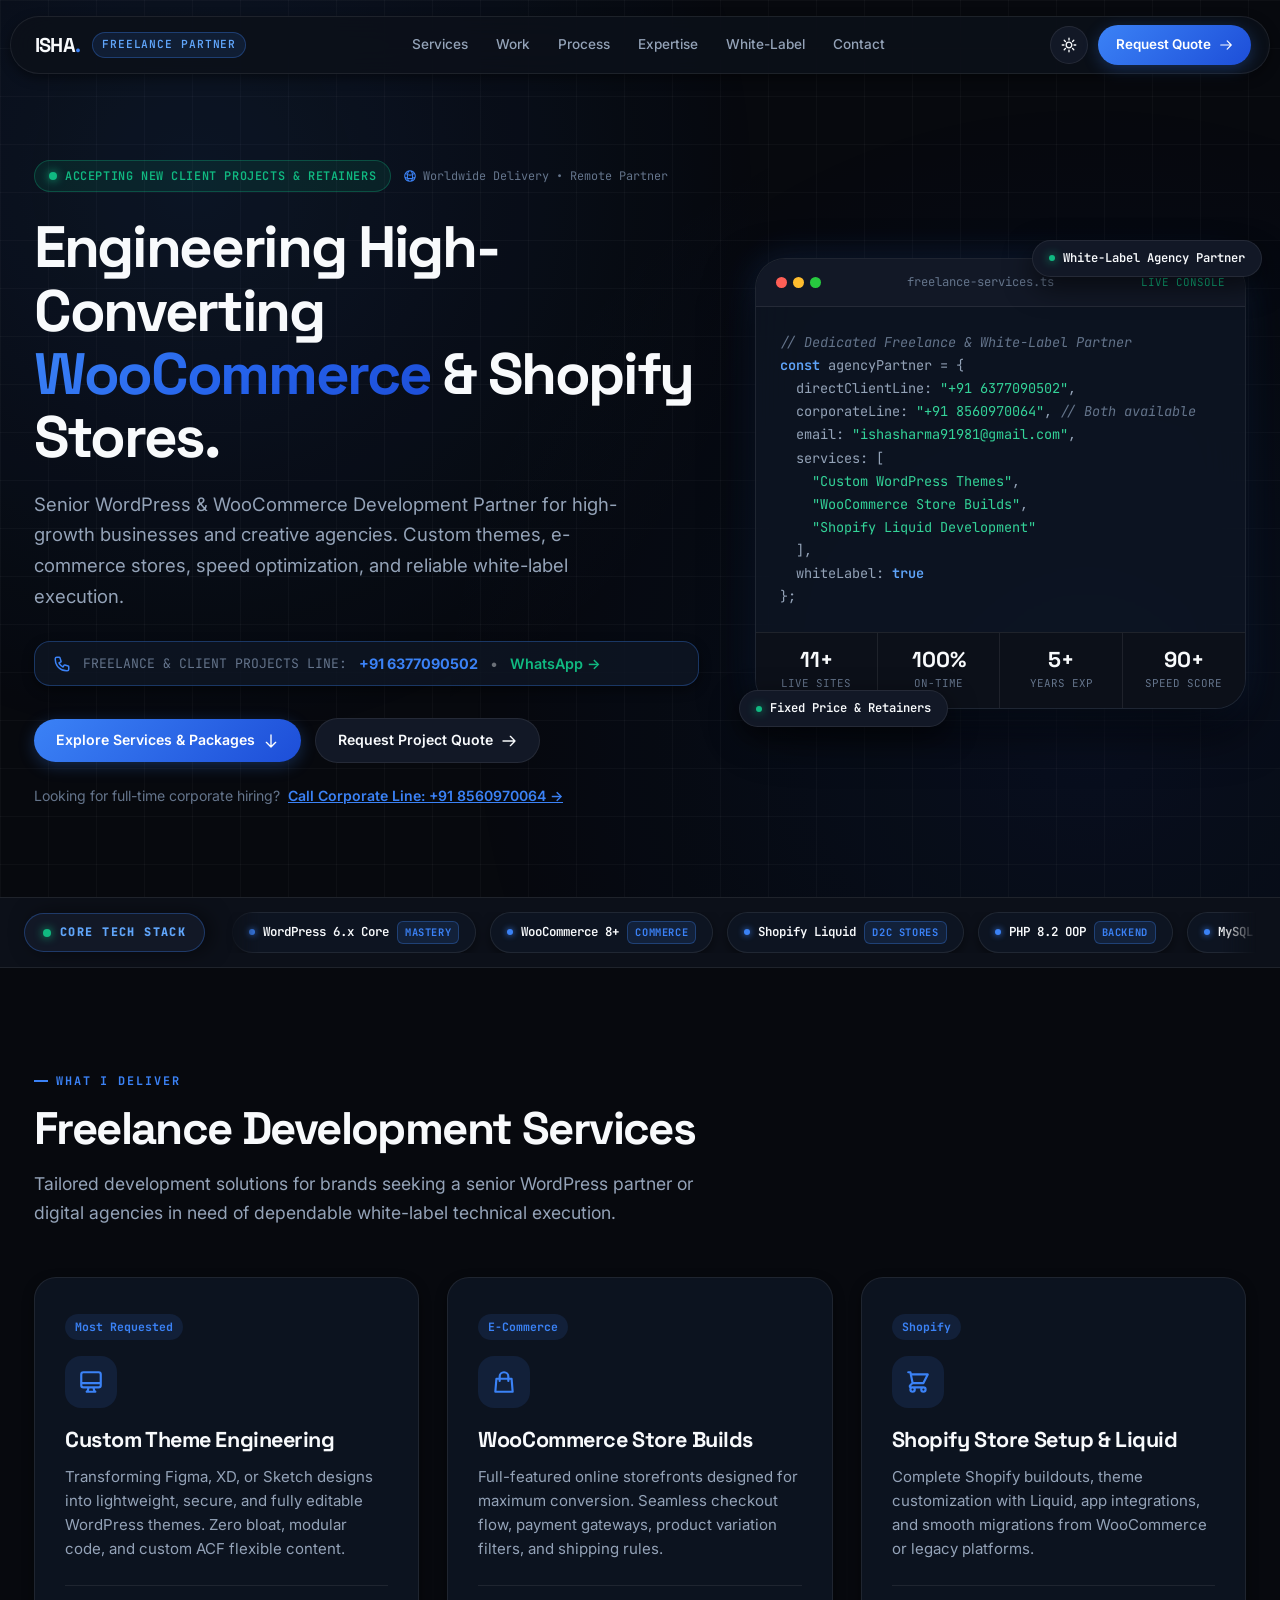
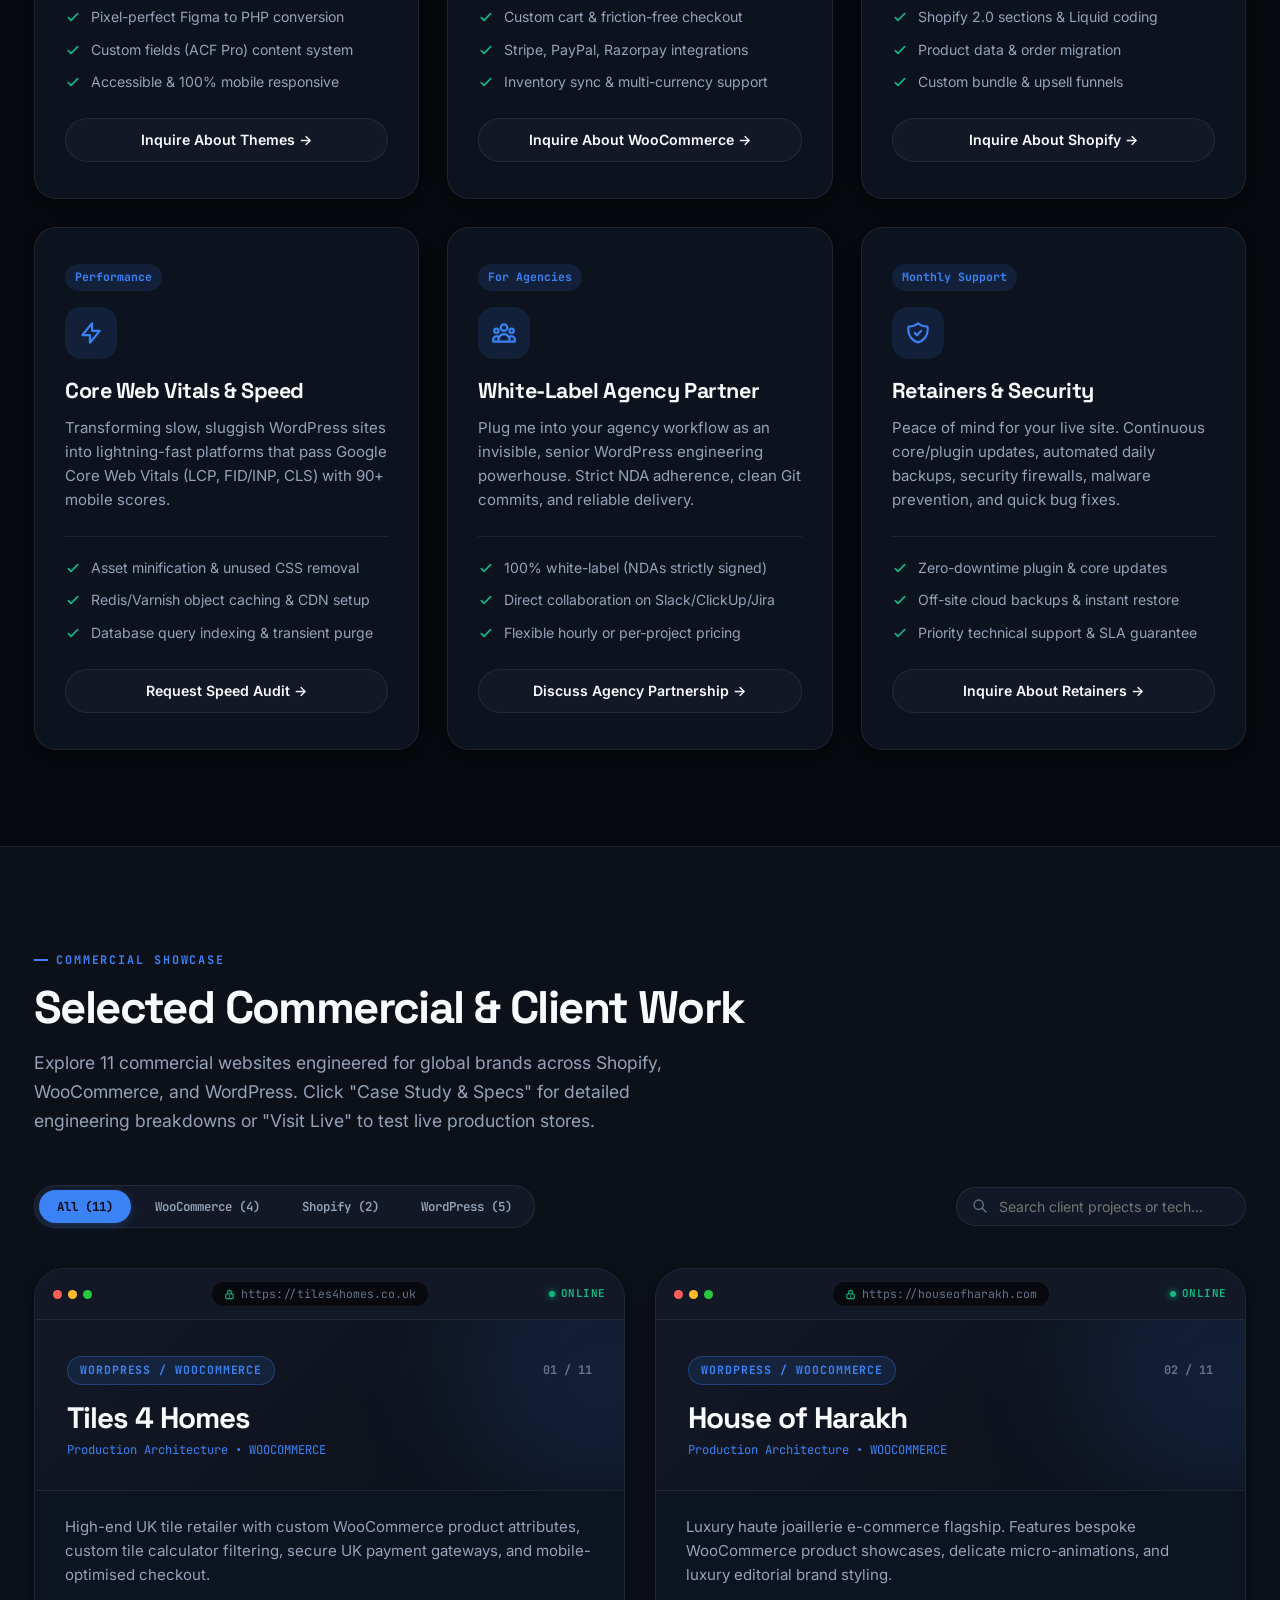
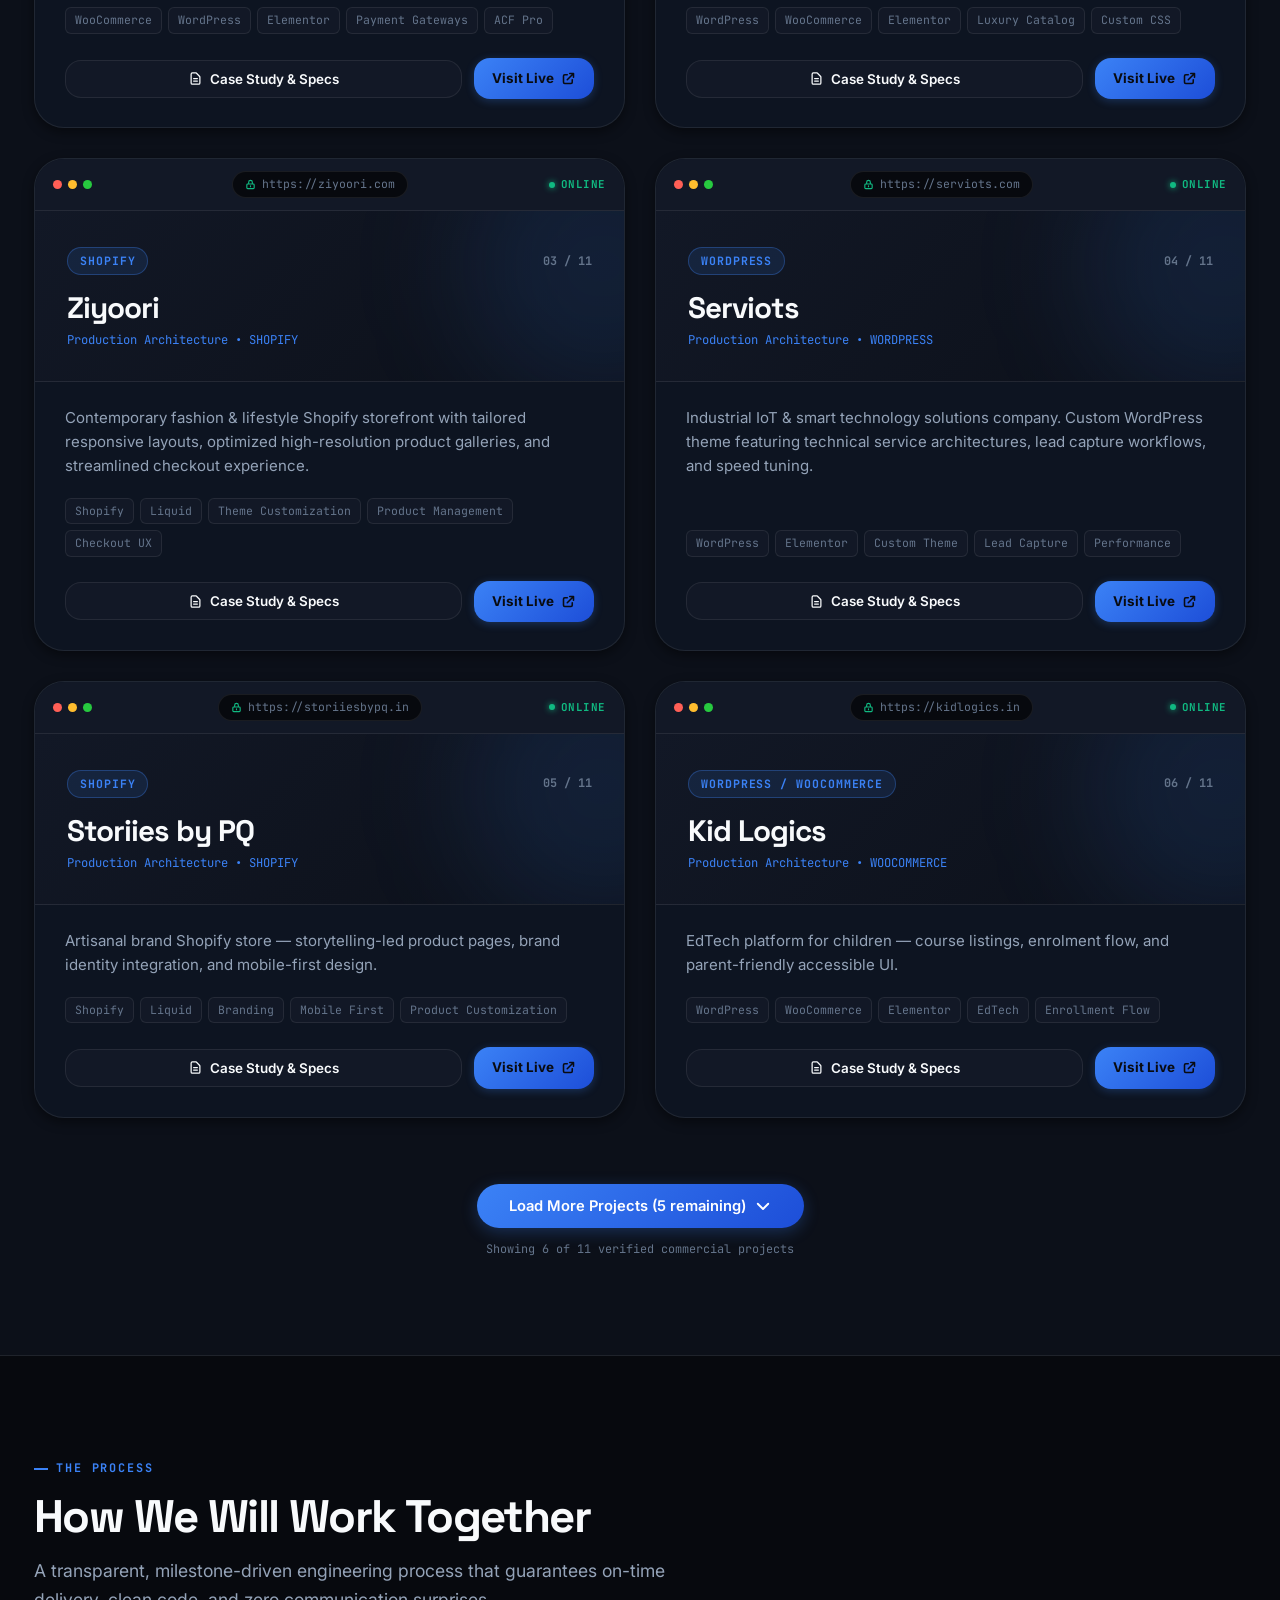
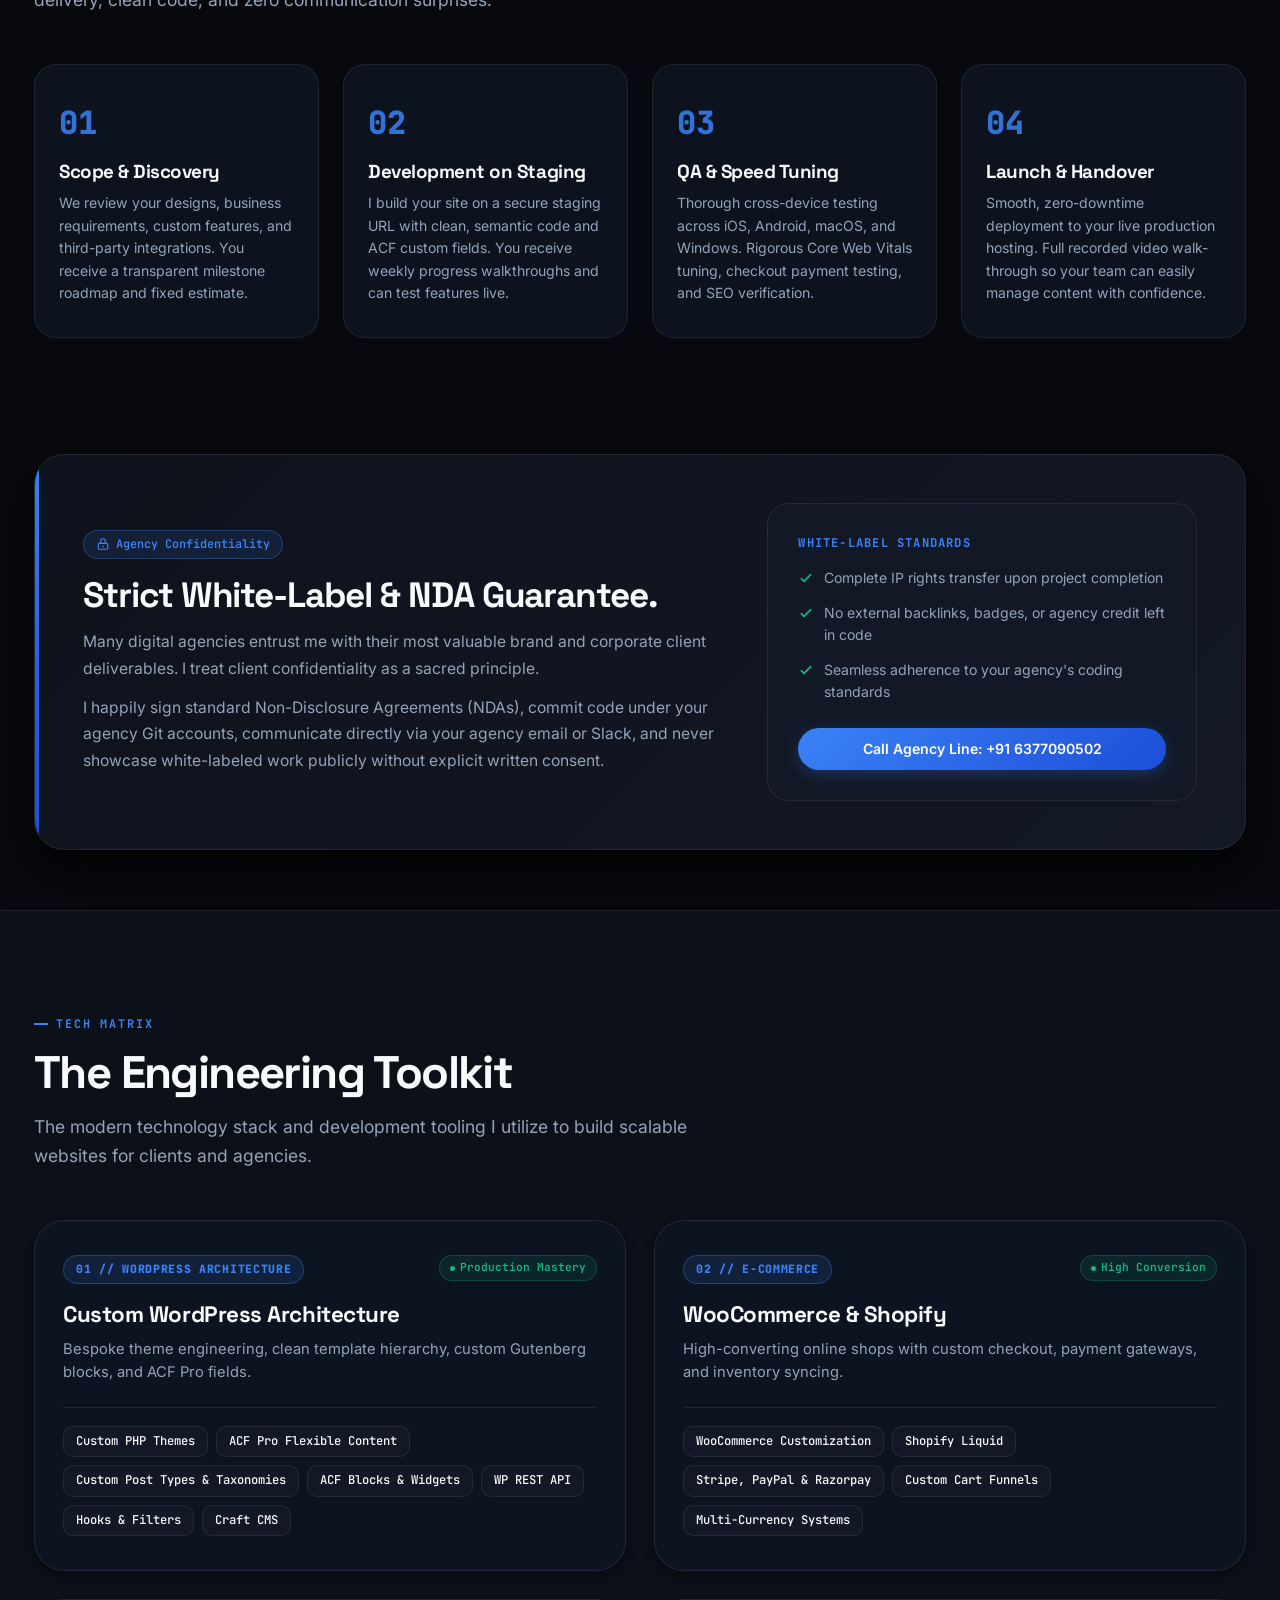
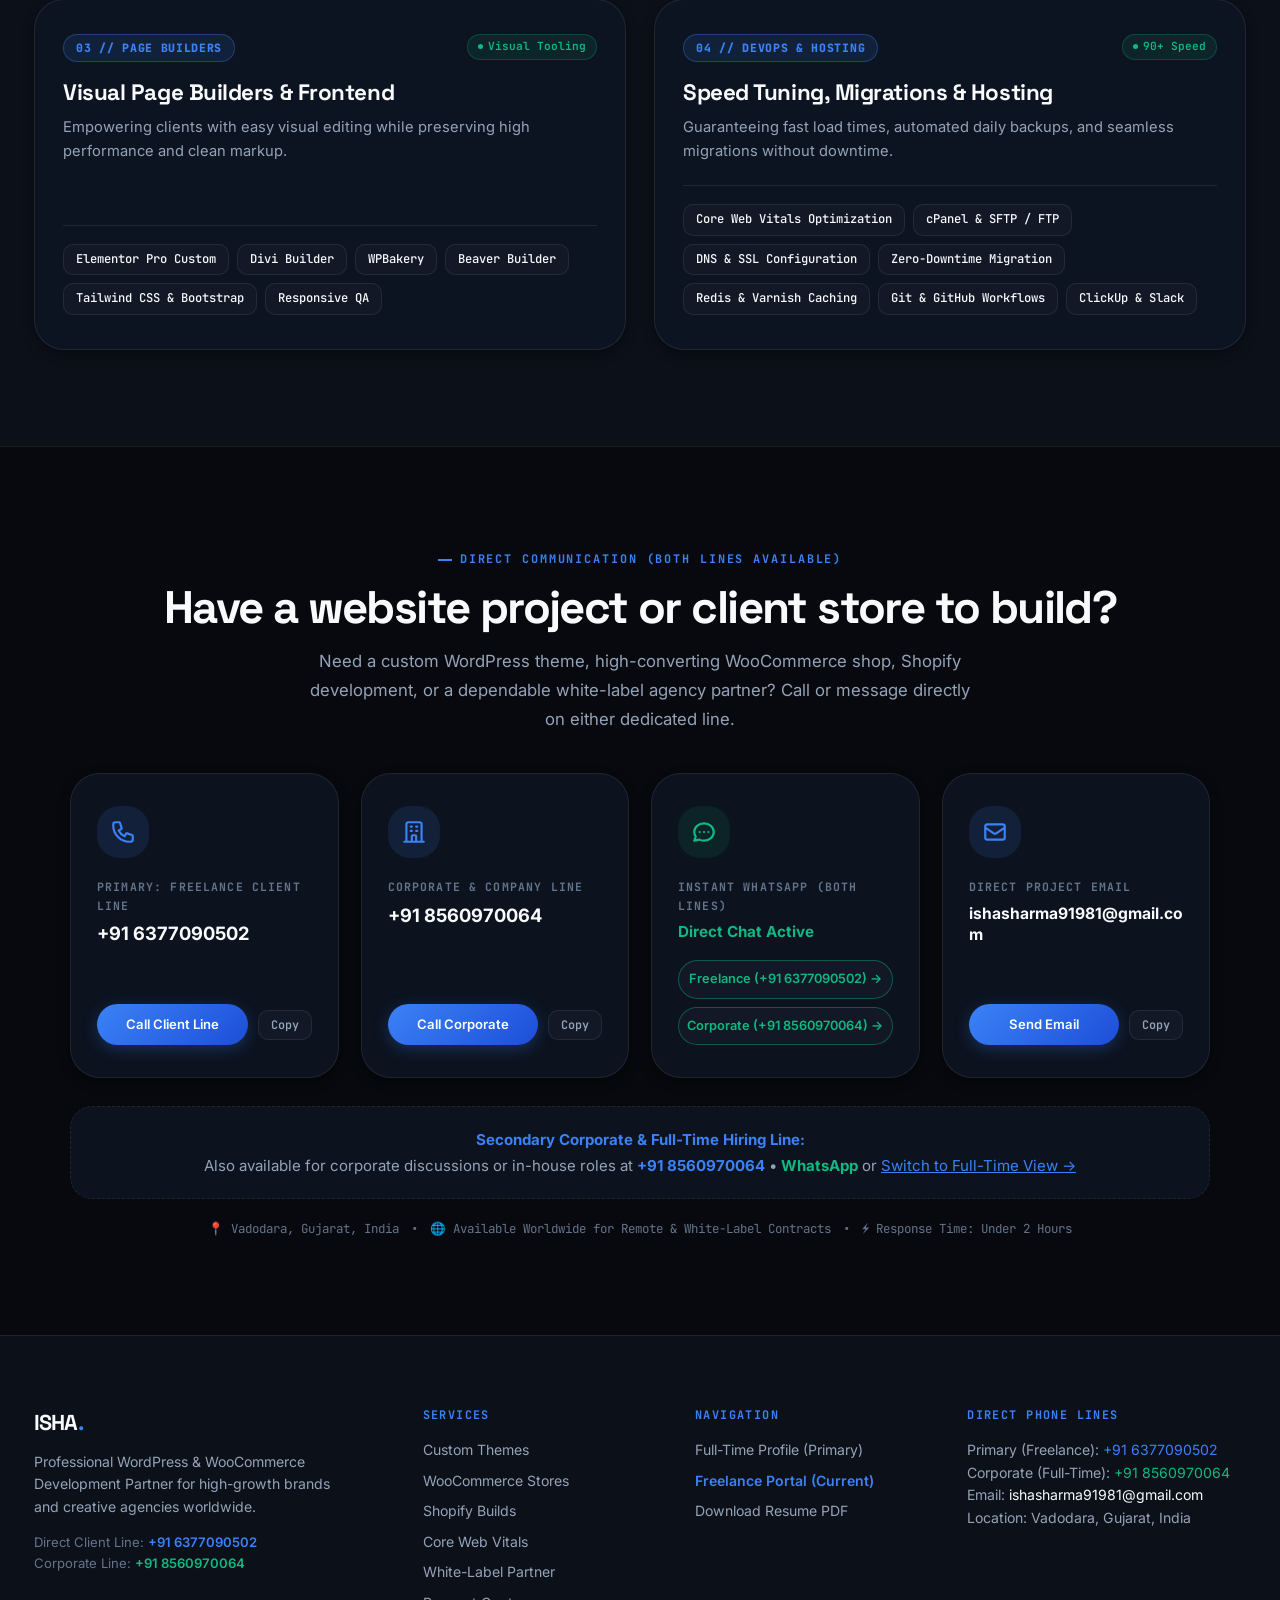
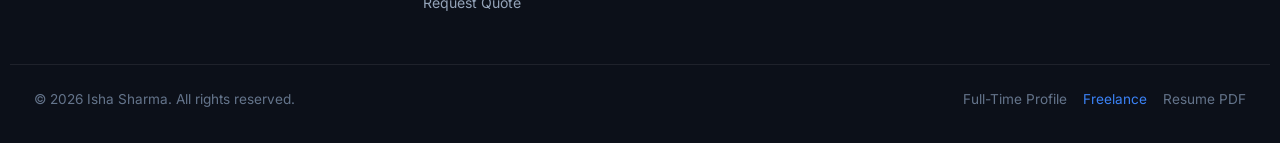
==== commit 9456a511: "fix: remove The Sleep Store and Nomadic Mart from portfolio and update verified site counts to 11" ====
--- a/freelance.html
+++ b/freelance.html
@@ -23,7 +23,7 @@
     <link href="https://fonts.googleapis.com/css2?family=Inter:wght@300;400;500;600;700&family=JetBrains+Mono:wght@400;500;600;700&family=Space+Grotesk:wght@500;600;700;800&display=swap" rel="stylesheet">
 
     <!-- Stylesheet -->
-    <link rel="stylesheet" href="assets/css/style.css?v=3.2">
+    <link rel="stylesheet" href="assets/css/style.css?v=3.3">
 
     <!-- Professional Service Schema -->
     <script type="application/ld+json">
@@ -96,7 +96,7 @@
     <!-- Mobile Drawer -->
     <div class="mobile-nav-drawer" id="mobileNavDrawer" aria-hidden="true">
         <a href="#services" class="mobile-nav-link">Freelance Services</a>
-        <a href="#work" class="mobile-nav-link">Client Work (13 Sites)</a>
+        <a href="#work" class="mobile-nav-link">Client Work (11 Sites)</a>
         <a href="#workflow" class="mobile-nav-link">Delivery Process</a>
         <a href="#expertise" class="mobile-nav-link">Tech Matrix</a>
         <a href="#nda" class="mobile-nav-link">White-Label Guarantee</a>
@@ -192,7 +192,7 @@
 
                         <div class="hud-stats-bar">
                             <div class="hud-stat-item">
-                                <div class="hud-stat-num">13+</div>
+                                <div class="hud-stat-num">11+</div>
                                 <div class="hud-stat-label">Live Sites</div>
                             </div>
                             <div class="hud-stat-item">
@@ -394,21 +394,21 @@
         </section>
 
         <!-- ══════════════════════════════════════════════════════════
-             SELECTED CLIENT WORK (13 VERIFIED SITES)
+             SELECTED CLIENT WORK (11 VERIFIED SITES)
              ══════════════════════════════════════════════════════════ -->
         <section class="section" id="work" style="background: var(--bg-surface); border-top: 1px solid var(--border); border-bottom: 1px solid var(--border);">
             <div class="container">
                 <div class="section-head">
                     <div class="section-tag">Commercial Showcase</div>
                     <h2 class="section-title">Selected Commercial &amp; Client Work</h2>
-                    <p class="section-lead">Explore 13 commercial websites engineered for global brands across Shopify, WooCommerce, and WordPress. Click "Case Study &amp; Specs" for detailed engineering breakdowns or "Visit Live" to test live production stores.</p>
+                    <p class="section-lead">Explore 11 commercial websites engineered for global brands across Shopify, WooCommerce, and WordPress. Click "Case Study &amp; Specs" for detailed engineering breakdowns or "Visit Live" to test live production stores.</p>
                 </div>
 
                 <div class="projects-toolbar">
                     <div class="filter-btn-group" role="tablist" aria-label="Project Categories">
-                        <button type="button" class="filter-btn active" data-filter="all" role="tab" aria-selected="true">All (13)</button>
-                        <button type="button" class="filter-btn" data-filter="woocommerce" role="tab" aria-selected="false">WooCommerce (5)</button>
-                        <button type="button" class="filter-btn" data-filter="shopify" role="tab" aria-selected="false">Shopify (3)</button>
+                        <button type="button" class="filter-btn active" data-filter="all" role="tab" aria-selected="true">All (11)</button>
+                        <button type="button" class="filter-btn" data-filter="woocommerce" role="tab" aria-selected="false">WooCommerce (4)</button>
+                        <button type="button" class="filter-btn" data-filter="shopify" role="tab" aria-selected="false">Shopify (2)</button>
                         <button type="button" class="filter-btn" data-filter="wordpress" role="tab" aria-selected="false">WordPress (5)</button>
                     </div>
 
@@ -774,7 +774,7 @@
     </footer>
 
     <!-- Scripts -->
-    <script src="assets/js/projects-data.js?v=3.1"></script>
-    <script src="assets/js/main.js?v=3.2"></script>
+    <script src="assets/js/projects-data.js?v=3.3"></script>
+    <script src="assets/js/main.js?v=3.3"></script>
 </body>
 </html>
